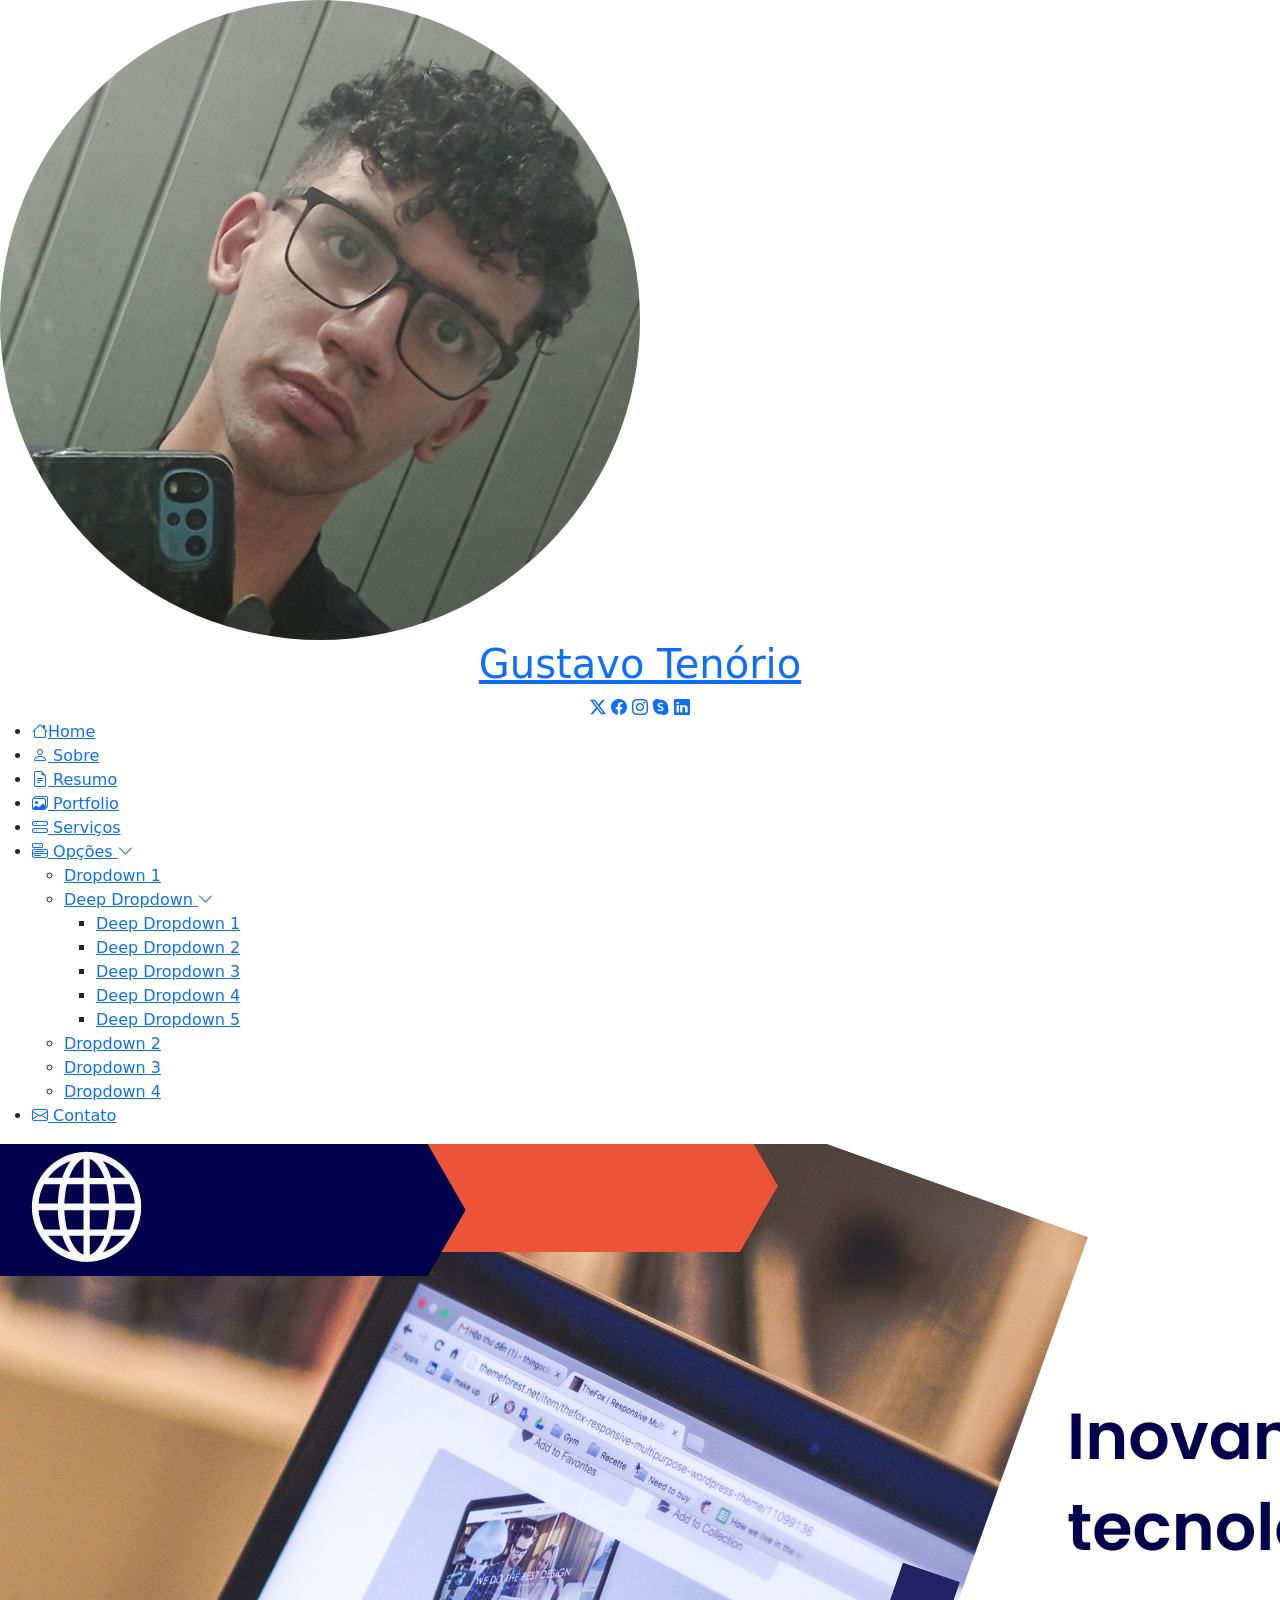
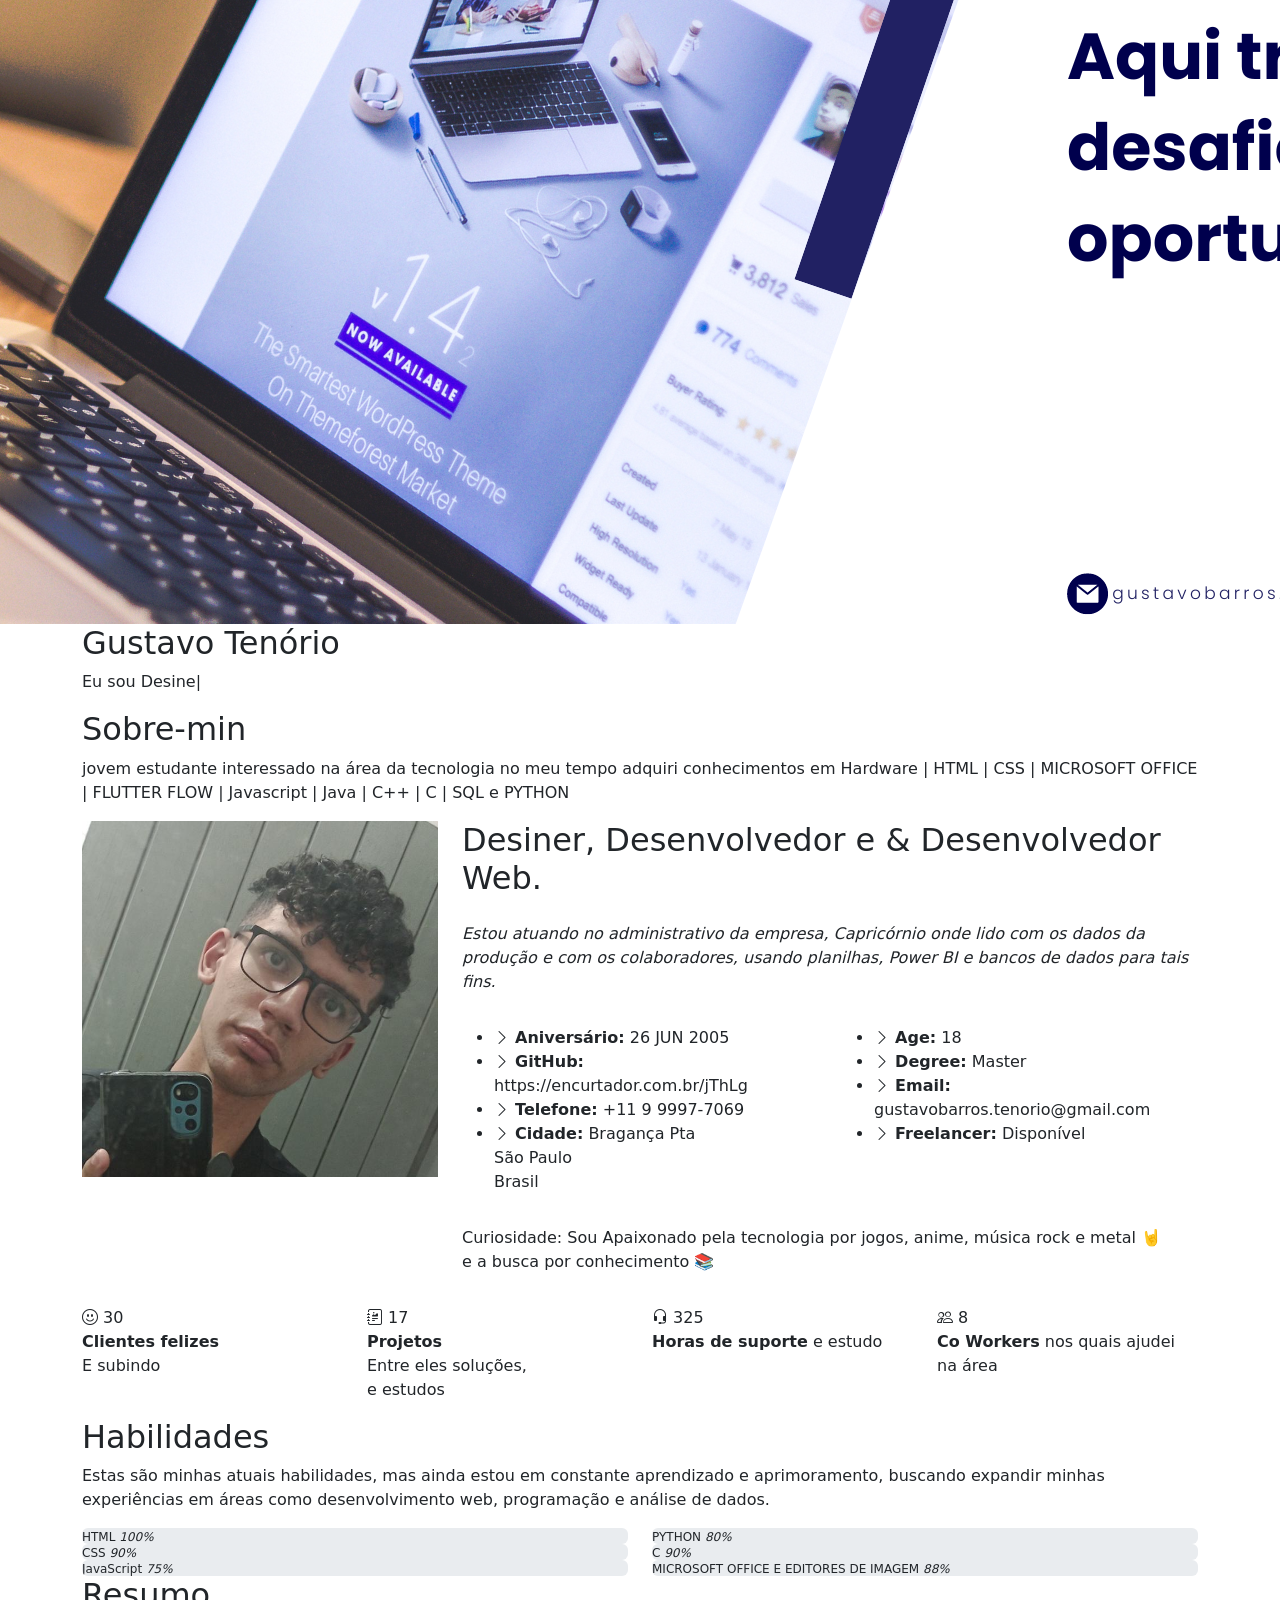
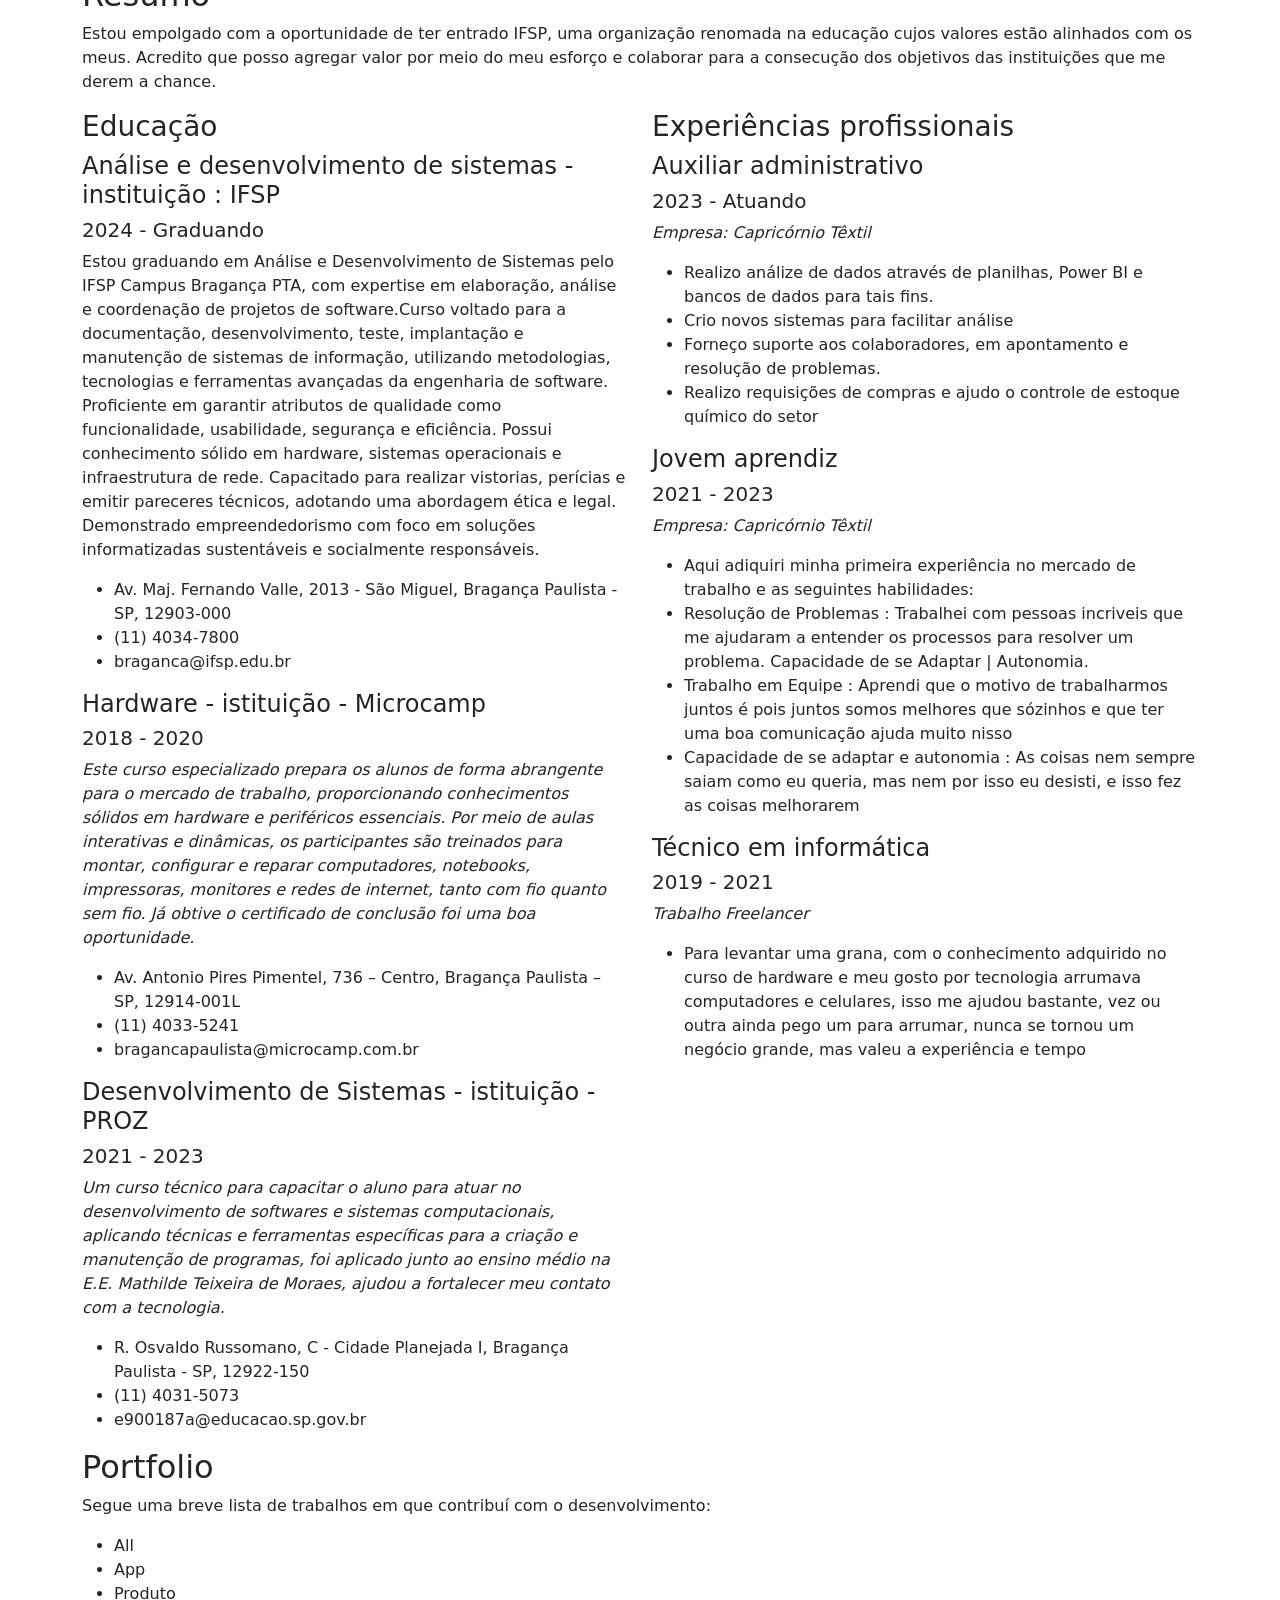
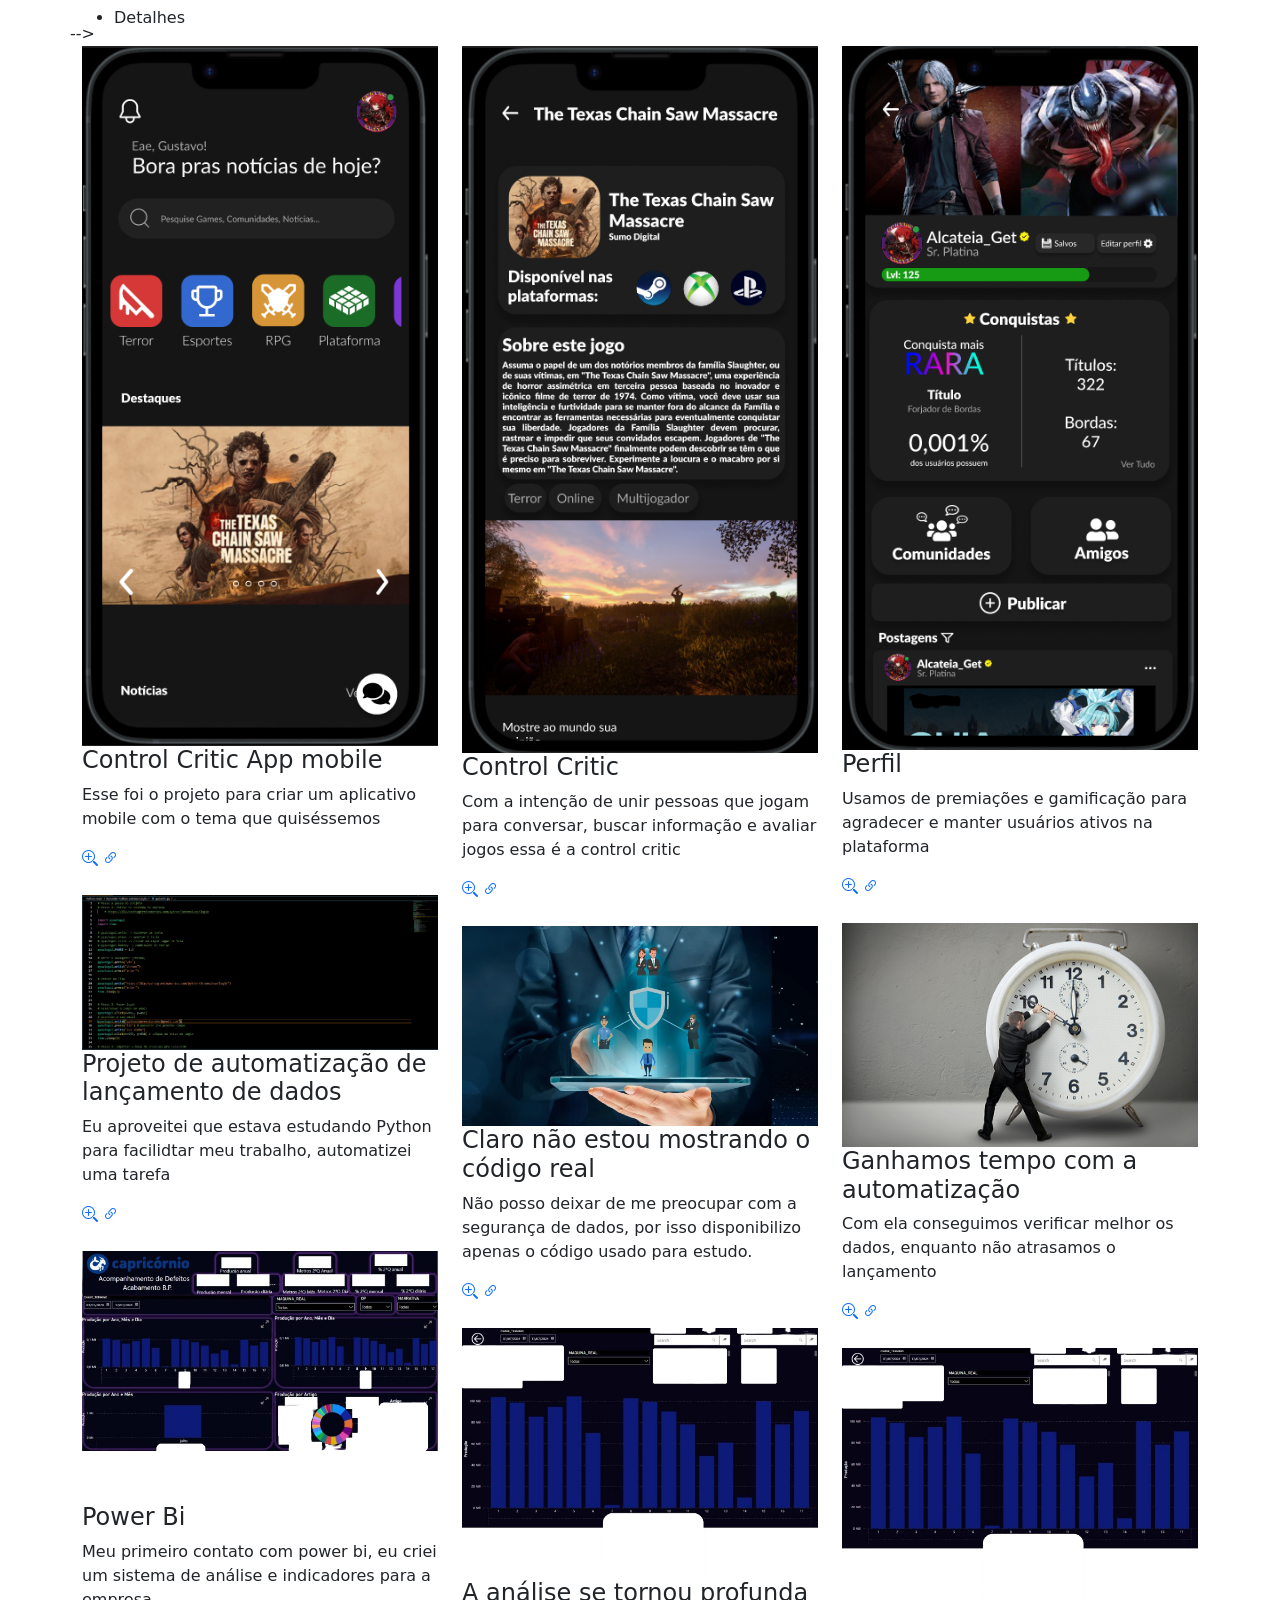
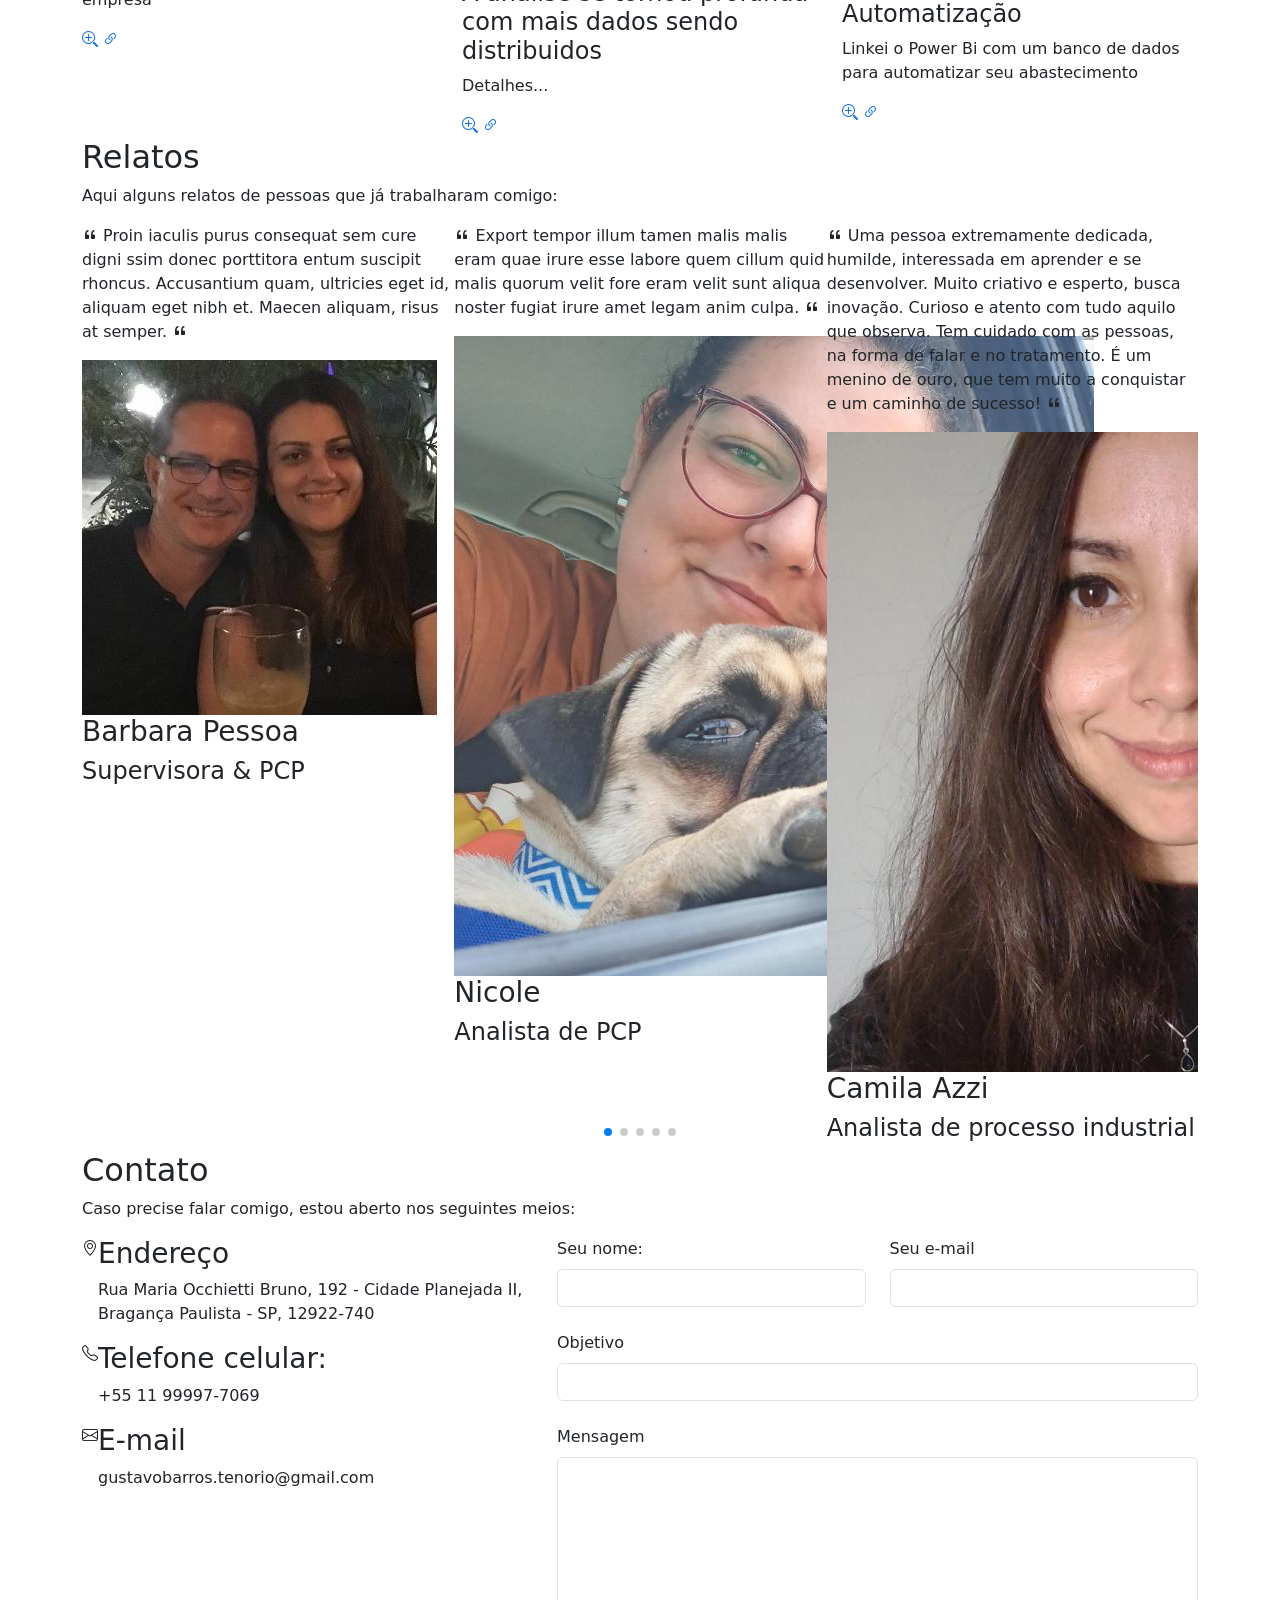
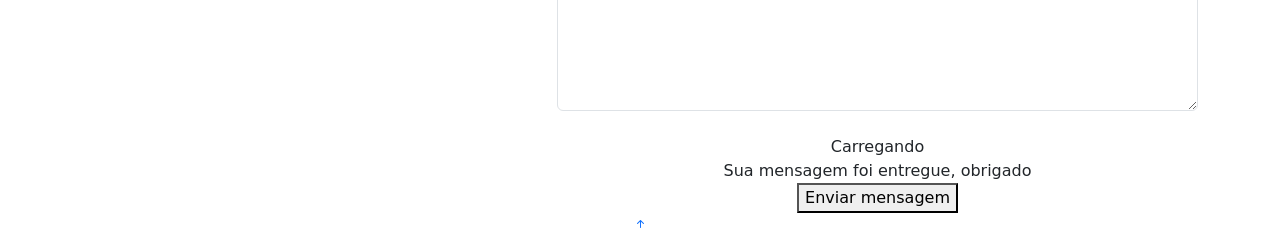
==== index.html @ 934db609 "Update index.html" ====
<!DOCTYPE html>
<html lang="en">

<head>
  <meta charset="utf-8">
  <meta content="width=device-width, initial-scale=1.0" name="viewport">
  <title>Portfolio Gustavo Barros Tenório</title>
  <meta content="" name="description">
  <meta content="" name="keywords">

  <!-- Favicons -->
  <link href="assets/img/favicon.png" rel="icon">
  <link href="assets/img/apple-touch-icon.png" rel="apple-touch-icon">

  <!-- Fonts -->
  <link href="https://fonts.googleapis.com" rel="preconnect">
  <link href="https://fonts.gstatic.com" rel="preconnect" crossorigin>
  <link href="https://fonts.googleapis.com/css2?family=Roboto:ital,wght@0,100;0,300;0,400;0,500;0,700;0,900;1,100;1,300;1,400;1,500;1,700;1,900&family=Poppins:ital,wght@0,100;0,200;0,300;0,400;0,500;0,600;0,700;0,800;0,900;1,100;1,200;1,300;1,400;1,500;1,600;1,700;1,800;1,900&family=Raleway:ital,wght@0,100;0,200;0,300;0,400;0,500;0,600;0,700;0,800;0,900;1,100;1,200;1,300;1,400;1,500;1,600;1,700;1,800;1,900&display=swap" rel="stylesheet">

  <!-- Vendor CSS Files -->
  <link href="assets/vendor/bootstrap/css/bootstrap.min.css" rel="stylesheet">
  <link href="assets/vendor/bootstrap-icons/bootstrap-icons.css" rel="stylesheet">
  <link href="assets/vendor/aos/aos.css" rel="stylesheet">
  <link href="assets/vendor/glightbox/css/glightbox.min.css" rel="stylesheet">
  <link href="assets/vendor/swiper/swiper-bundle.min.css" rel="stylesheet">

  <!-- Main CSS File -->
  <link href="assets/css/main.css" rel="stylesheet">

  <!-- =======================================================
  * Template Name: iPortfolio
  * Template URL: https://bootstrapmade.com/iportfolio-bootstrap-portfolio-websites-template/
  * Updated: Jun 29 2024 with Bootstrap v5.3.3
  * Author: BootstrapMade.com
  * License: https://bootstrapmade.com/license/
  ======================================================== -->
</head>

<body class="index-page">

  <header id="header" class="header dark-background d-flex flex-column">
    <i class="header-toggle d-xl-none bi bi-list"></i>

    <div class="profile-img">
      <img src="assets/img/my-profile-img.jpg" alt="" class="img-fluid rounded-circle">
    </div>

    <a href="index.html" class="logo d-flex align-items-center justify-content-center">
      <!-- Uncomment the line below if you also wish to use an image logo -->
      <!-- <img src="assets/img/logo.png" alt=""> -->
      <h1 class="sitename">Gustavo Tenório</h1>
    </a>

    <div class="social-links text-center">
      <a href="#" class="twitter"><i class="bi bi-twitter-x"></i></a>
      <a href="#" class="facebook"><i class="bi bi-facebook"></i></a>
      <a href="#" class="instagram"><i class="bi bi-instagram"></i></a>
      <a href="#" class="google-plus"><i class="bi bi-skype"></i></a>
      <a href="#" class="linkedin"><i class="bi bi-linkedin"></i></a>
    </div>

    <nav id="navmenu" class="navmenu">
      <ul>
        <li><a href="#hero" class="active"><i class="bi bi-house navicon"></i>Home</a></li>
        <li><a href="#about"><i class="bi bi-person navicon"></i> Sobre</a></li>
        <li><a href="#resume"><i class="bi bi-file-earmark-text navicon"></i> Resumo</a></li>
        <li><a href="#portfolio"><i class="bi bi-images navicon"></i> Portfolio</a></li>
        <li><a href="#services"><i class="bi bi-hdd-stack navicon"></i> Serviços</a></li>
        <li class="dropdown"><a href="#"><i class="bi bi-menu-button navicon"></i> <span>Opções</span> <i class="bi bi-chevron-down toggle-dropdown"></i></a>
          <ul>
            <li><a href="#">Dropdown 1</a></li>
            <li class="dropdown"><a href="#"><span>Deep Dropdown</span> <i class="bi bi-chevron-down toggle-dropdown"></i></a>
              <ul>
                <li><a href="#">Deep Dropdown 1</a></li>
                <li><a href="#">Deep Dropdown 2</a></li>
                <li><a href="#">Deep Dropdown 3</a></li>
                <li><a href="#">Deep Dropdown 4</a></li>
                <li><a href="#">Deep Dropdown 5</a></li>
              </ul>
            </li>
            <li><a href="#">Dropdown 2</a></li>
            <li><a href="#">Dropdown 3</a></li>
            <li><a href="#">Dropdown 4</a></li>
          </ul>
        </li>
        <li><a href="#contact"><i class="bi bi-envelope navicon"></i> Contato</a></li>
      </ul>
    </nav>

  </header>

  <main class="main">

    <!-- Hero Section -->
    <section id="hero" class="hero section dark-background">

      <img src="assets/img/hero-bg.jpg" alt="" data-aos="fade-in" class="">

      <div class="container" data-aos="fade-up" data-aos-delay="100">
        <h2>Gustavo Tenório</h2>
        <p>Eu sou <span class="typed" data-typed-items="Desiner., Desenvolvedor., Freelancer.">Designer</span><span class="typed-cursor typed-cursor--blink" aria-hidden="true"></span><span class="typed-cursor typed-cursor--blink" aria-hidden="true"></span></p>
      </div>

    </section><!-- /Hero Section -->

    <!-- About Section -->
    <section id="about" class="about section">

      <!-- Section Title -->
      <div class="container section-title" data-aos="fade-up">
        <h2>Sobre-min</h2>
        <p>jovem estudante interessado na área da tecnologia no meu tempo adquiri conhecimentos em Hardware | HTML | CSS | MICROSOFT OFFICE | FLUTTER FLOW | Javascript | Java | C++ | C | SQL e PYTHON</p>
      </div><!-- End Section Title -->

      <div class="container" data-aos="fade-up" data-aos-delay="100">

        <div class="row gy-4 justify-content-center">
          <div class="col-lg-4">
            <img src="assets/img/my-profile-img.jpg" class="img-fluid" alt="">
          </div>
          <div class="col-lg-8 content">
            <h2>Desiner, Desenvolvedor e  &amp; Desenvolvedor Web.</h2>
            <p class="fst-italic py-3">
              Estou atuando no administrativo da empresa, Capricórnio onde lido com os dados da produção e com os colaboradores, usando planilhas, Power BI e bancos de dados para tais fins.
            </p>
            <div class="row">
              <div class="col-lg-6">
                <ul>
                  <li><i class="bi bi-chevron-right"></i> <strong>Aniversário:</strong> <span>26 JUN 2005</span></li>
                  <li><i class="bi bi-chevron-right"></i> <strong>GitHub:</strong> <span>https://encurtador.com.br/jThLg</span></li>
                  <li><i class="bi bi-chevron-right"></i> <strong>Telefone:</strong> <span>+11 9 9997-7069</span></li>
                  <li><i class="bi bi-chevron-right"></i> <strong>Cidade:</strong> <span>Bragança Pta <br> São Paulo <br> Brasil</span></li>
                </ul>
              </div>
              <div class="col-lg-6">
                <ul>
                  <li><i class="bi bi-chevron-right"></i> <strong>Age:</strong> <span>18</span></li>
                  <li><i class="bi bi-chevron-right"></i> <strong>Degree:</strong> <span>Master</span></li>
                  <li><i class="bi bi-chevron-right"></i> <strong>Email:</strong> <span>gustavobarros.tenorio@gmail.com</span></li>
                  <li><i class="bi bi-chevron-right"></i> <strong>Freelancer:</strong> <span>Disponível</span></li>
                </ul>
              </div>
            </div>
            <p class="py-3">
              Curiosidade: Sou Apaixonado pela tecnologia por jogos, anime, música rock e metal 🤘<br> e a
              busca por conhecimento 📚
            </p>
          </div>
        </div>

      </div>

    </section><!-- /About Section -->

    <!-- Stats Section -->
    <section id="stats" class="stats section">

      <div class="container" data-aos="fade-up" data-aos-delay="100">

        <div class="row gy-4">

          <div class="col-lg-3 col-md-6">
            <div class="stats-item">
              <i class="bi bi-emoji-smile"></i>
              <span data-purecounter-start="0" data-purecounter-end="30" data-purecounter-duration="1" class="purecounter"></span>
              <p><strong>Clientes felizes</strong> <span><br>E subindo</span></p>
            </div>
          </div><!-- End Stats Item -->

          <div class="col-lg-3 col-md-6">
            <div class="stats-item">
              <i class="bi bi-journal-richtext"></i>
              <span data-purecounter-start="0" data-purecounter-end="17" data-purecounter-duration="1" class="purecounter"></span>
              <p><strong>Projetos</strong> <span><br>Entre eles soluções, <br>  e estudos</span></p>
            </div>
          </div><!-- End Stats Item -->

          <div class="col-lg-3 col-md-6">
            <div class="stats-item">
              <i class="bi bi-headset"></i>
              <span data-purecounter-start="0" data-purecounter-end="325" data-purecounter-duration="1" class="purecounter"></span>
              <p><strong>Horas de suporte</strong> <span>e estudo</span></p>
            </div>
          </div><!-- End Stats Item -->

          <div class="col-lg-3 col-md-6">
            <div class="stats-item">
              <i class="bi bi-people"></i>
              <span data-purecounter-start="0" data-purecounter-end="8" data-purecounter-duration="1" class="purecounter"></span>
              <p><strong>Co Workers</strong> <span>nos quais ajudei na área</span></p>
            </div>
          </div><!-- End Stats Item -->

        </div>

      </div>

    </section><!-- /Stats Section -->

    <!-- Skills Section -->
    <section id="skills" class="skills section light-background">

      <!-- Section Title -->
      <div class="container section-title" data-aos="fade-up">
        <h2>Habilidades</h2>
        <p>Estas são minhas atuais habilidades, mas ainda estou em constante aprendizado e aprimoramento, buscando expandir minhas experiências em áreas como desenvolvimento web, programação e análise de dados.</p>
      </div><!-- End Section Title -->

      <div class="container" data-aos="fade-up" data-aos-delay="100">

        <div class="row skills-content skills-animation">

          <div class="col-lg-6">

            <div class="progress">
              <span class="skill"><span>HTML</span> <i class="val">100%</i></span>
              <div class="progress-bar-wrap">
                <div class="progress-bar" role="progressbar" aria-valuenow="100" aria-valuemin="0" aria-valuemax="100"></div>
              </div>
            </div><!-- End Skills Item -->

            <div class="progress">
              <span class="skill"><span>CSS</span> <i class="val">90%</i></span>
              <div class="progress-bar-wrap">
                <div class="progress-bar" role="progressbar" aria-valuenow="90" aria-valuemin="0" aria-valuemax="100"></div>
              </div>
            </div><!-- End Skills Item -->

            <div class="progress">
              <span class="skill"><span>JavaScript</span> <i class="val">75%</i></span>
              <div class="progress-bar-wrap">
                <div class="progress-bar" role="progressbar" aria-valuenow="75" aria-valuemin="0" aria-valuemax="100"></div>
              </div>
            </div><!-- End Skills Item -->

          </div>

          <div class="col-lg-6">

            <div class="progress">
              <span class="skill"><span>PYTHON</span> <i class="val">80%</i></span>
              <div class="progress-bar-wrap">
                <div class="progress-bar" role="progressbar" aria-valuenow="80" aria-valuemin="0" aria-valuemax="100"></div>
              </div>
            </div><!-- End Skills Item -->

            <div class="progress">
              <span class="skill"><span>C</span> <i class="val">90%</i></span>
              <div class="progress-bar-wrap">
                <div class="progress-bar" role="progressbar" aria-valuenow="90" aria-valuemin="0" aria-valuemax="100"></div>
              </div>
            </div><!-- End Skills Item -->

            <div class="progress">
              <span class="skill"><span>MICROSOFT OFFICE E EDITORES DE IMAGEM</span> <i class="val">88%</i></span>
              <div class="progress-bar-wrap">
                <div class="progress-bar" role="progressbar" aria-valuenow="88" aria-valuemin="0" aria-valuemax="100"></div>
              </div>
            </div><!-- End Skills Item -->

          </div>

        </div>

      </div>

    </section><!-- /Skills Section -->

    <!-- Resume Section -->
    <section id="resume" class="resume section">

      <!-- Section Title -->
      <div class="container section-title" data-aos="fade-up">
        <h2>Resumo</h2>
        <p>Estou empolgado com a oportunidade de ter entrado IFSP, uma organização renomada na educação cujos valores estão alinhados com os meus. Acredito que posso agregar valor por meio do meu esforço e colaborar para a consecução dos objetivos das instituições que me derem a chance.         </p>
      </div><!-- End Section Title -->

      <div class="container">

        <div class="row">

          <div class="col-lg-6" data-aos="fade-up" data-aos-delay="100">
            <h3 class="resume-title">Educação</h3>

            <div class="resume-item">
              <h4>Análise e desenvolvimento de sistemas - instituição : IFSP</h4>
              <h5>2024 - Graduando</h5>
              <p>Estou graduando em Análise e Desenvolvimento de Sistemas pelo IFSP Campus Bragança PTA, com expertise em elaboração, análise e coordenação de projetos de software.Curso voltado para a documentação, desenvolvimento, teste, implantação e manutenção de sistemas de informação, utilizando metodologias, tecnologias e ferramentas avançadas da engenharia de software. Proficiente em garantir atributos de qualidade como funcionalidade, usabilidade, segurança e eficiência. Possui conhecimento sólido em hardware, sistemas operacionais e infraestrutura de rede. Capacitado para realizar vistorias, perícias e emitir pareceres técnicos, adotando uma abordagem ética e legal. Demonstrado empreendedorismo com foco em soluções informatizadas sustentáveis e socialmente responsáveis.</p>
              <ul>
                <li>Av. Maj. Fernando Valle, 2013 - São Miguel, Bragança Paulista - SP, 12903-000</li>
                <li>(11) 4034-7800</li>
                <li>braganca@ifsp.edu.br</li>
              </ul>
            </div><!-- Edn Resume Item -->

            <div class="resume-item pb-0">
              <h4>Hardware - istituição - Microcamp</h4>
              <h5>2018 - 2020</h5>
              <p><em>Este curso especializado prepara os alunos de forma abrangente para o mercado de trabalho, proporcionando conhecimentos sólidos em hardware e periféricos essenciais. Por meio de aulas interativas e dinâmicas, os participantes são treinados para montar, configurar e reparar computadores, notebooks, impressoras, monitores e redes de internet, tanto com fio quanto sem fio. Já obtive o certificado de conclusão foi uma boa oportunidade.</em></p>
              <ul>
                <li>Av. Antonio Pires Pimentel, 736 – Centro, Bragança Paulista – SP, 12914-001L</li>
                <li>(11) 4033-5241</li>
                <li>bragancapaulista@microcamp.com.br</li>
              </ul>
            </div><!-- Edn Resume Item -->

            <div class="resume-item">
              <h4>Desenvolvimento de Sistemas - istituição - PROZ</h4>
              <h5>2021 - 2023</h5>
              <p><em>Um curso técnico para capacitar o aluno para atuar no desenvolvimento de softwares e sistemas computacionais, aplicando técnicas e ferramentas específicas para a criação e manutenção de programas, foi aplicado junto ao ensino médio na E.E.   Mathilde Teixeira de Moraes, ajudou a fortalecer meu contato com a tecnologia.</em></p>
              <ul>
                <li>R. Osvaldo Russomano, C - Cidade Planejada I, Bragança Paulista - SP, 12922-150</li>
                <li>(11) 4031-5073</li>
                <li>e900187a@educacao.sp.gov.br</li>
              </ul>
            </div><!-- Edn Resume Item -->

          </div>

          <div class="col-lg-6" data-aos="fade-up" data-aos-delay="200">
            <h3 class="resume-title">Experiências profissionais </h3>
            <div class="resume-item">
              <h4>Auxiliar administrativo</h4>
              <h5>2023 - Atuando</h5>
              <p><em>Empresa: Capricórnio Têxtil </em></p>
              <ul>
                <li>Realizo análize de dados através de planilhas, Power BI e bancos de dados para tais fins.</li>
                <li>Crio novos sistemas para facilitar análise</li>
                <li>Forneço suporte aos colaboradores, em apontamento e resolução de problemas.</li>
                <li>Realizo requisições de compras e ajudo o controle de estoque químico do setor</li>
              </ul>
            </div><!-- Edn Resume Item -->

            <div class="resume-item">
              <h4>Jovem aprendiz</h4>
              <h5>2021 - 2023</h5>
              <p><em>Empresa: Capricórnio Têxtil </em></p>
              <ul>
                <li>Aqui adiquiri minha primeira experiência no mercado de trabalho e as seguintes habilidades:</li>
                <li>Resolução de Problemas : Trabalhei com pessoas incriveis que me ajudaram a entender os processos para resolver um problema.  Capacidade de se Adaptar | Autonomia.</li>
                <li>Trabalho em Equipe : Aprendi que o motivo de trabalharmos juntos é pois juntos somos melhores que sózinhos e que ter uma boa comunicação ajuda muito nisso</li>
                <li>Capacidade de se adaptar e autonomia : As coisas nem sempre saiam como eu queria, mas nem por isso eu desisti, e isso fez as coisas melhorarem</li>
              </ul>
            </div><!-- Edn Resume Item -->

            <div class="resume-item">
              <h4>Técnico em informática</h4>
              <h5>2019 - 2021</h5>
              <p><em>Trabalho Freelancer</em></p>
              <ul>
                <li>Para levantar uma grana, com o conhecimento adquirido no curso de hardware e meu gosto por tecnologia arrumava computadores e celulares, isso me ajudou bastante, vez ou outra ainda pego um para arrumar, nunca se tornou um negócio grande, mas valeu a experiência e tempo</li>

              </ul>
            </div><!-- Edn Resume Item -->

          </div>

        </div>

      </div>

    </section><!-- /Resume Section -->

    <!-- Portfolio Section -->
    <section id="portfolio" class="portfolio section light-background">

      <!-- Section Title -->
      <div class="container section-title" data-aos="fade-up">
        <h2>Portfolio</h2>
        <p>Segue uma breve lista de trabalhos em que contribuí com o desenvolvimento:</p>
      </div><!-- End Section Title -->

      <div class="container">

        <div class="isotope-layout" data-default-filter="*" data-layout="masonry" data-sort="original-order">

          <ul class="portfolio-filters isotope-filters" data-aos="fade-up" data-aos-delay="100">
            <li data-filter="*" class="filter-active">All</li>
            <li data-filter=".filter-app">App</li>
            <li data-filter=".filter-product">Produto</li>
            <li data-filter=".filter-branding">Detalhes</li>
            <!--<li data-filter=".filter-books">Books</li>-->
          </ul>

          <div class="row gy-4 isotope-container" data-aos="fade-up" data-aos-delay="200">

            <div class="col-lg-4 col-md-6 portfolio-item isotope-item filter-app">
              <div class="portfolio-content h-100">
                <img src="assets/img/portfolio/app-1.PNG" class="img-fluid" alt="">
                <div class="portfolio-info">
                  <h4>Control Critic App mobile</h4>
                  <p>Esse foi o projeto para criar um aplicativo mobile com o tema que quiséssemos</p>
                  <a href="assets/img/portfolio/app-1.jpg" title="App 1" data-gallery="portfolio-gallery-app" class="glightbox preview-link"><i class="bi bi-zoom-in"></i></a>
                  <a href="portfolio-details.html" title="More Details" class="details-link"><i class="bi bi-link-45deg"></i></a>
                </div>
              </div>
            </div><!-- End Portfolio Item -->

            <div class="col-lg-4 col-md-6 portfolio-item isotope-item filter-product">
              <div class="portfolio-content h-100">
                <img src="assets/img/portfolio/product-1.jpg" class="img-fluid" alt="">
                <div class="portfolio-info">
                  <h4>Control Critic</h4>
                  <p>Com a intenção de unir pessoas que jogam para conversar, buscar informação e avaliar jogos essa é a control critic</p>
                  <a href="assets/img/portfolio/product-1.jpg" title="Product 1" data-gallery="portfolio-gallery-product" class="glightbox preview-link"><i class="bi bi-zoom-in"></i></a>
                  <a href="portfolio-details.html" title="More Details" class="details-link"><i class="bi bi-link-45deg"></i></a>
                </div>
              </div>
            </div><!-- End Portfolio Item -->

            <div class="col-lg-4 col-md-6 portfolio-item isotope-item filter-branding">
              <div class="portfolio-content h-100">
                <img src="assets/img/portfolio/branding-1.PNG" class="img-fluid" alt="">
                <div class="portfolio-info">
                  <h4>Perfil</h4>
                  <p>Usamos de premiações e gamificação para agradecer e manter usuários ativos na plataforma</p>
                  <a href="assets/img/portfolio/branding-1.jpg" title="Branding 1" data-gallery="portfolio-gallery-branding" class="glightbox preview-link"><i class="bi bi-zoom-in"></i></a>
                  <a href="portfolio-details.html" title="More Details" class="details-link"><i class="bi bi-link-45deg"></i></a>
                </div>
              </div>
            </div><!-- End Portfolio Item -->

            <!--
            <div class="col-lg-4 col-md-6 portfolio-item isotope-item filter-books">
              <div class="portfolio-content h-100">
                <img src="assets/img/portfolio/books-1.jpg" class="img-fluid" alt="">
                <div class="portfolio-info">
                  <h4>Books 1</h4>
                  <p>Lorem ipsum, dolor sit amet consectetur</p>
                  <a href="assets/img/portfolio/books-1.jpg" title="Branding 1" data-gallery="portfolio-gallery-book" class="glightbox preview-link"><i class="bi bi-zoom-in"></i></a>
                  <a href="portfolio-details.html" title="More Details" class="details-link"><i class="bi bi-link-45deg"></i></a>
                </div>
              </div>
            </div><!-- End Portfolio Item -->-->

            <div class="col-lg-4 col-md-6 portfolio-item isotope-item filter-app">
              <div class="portfolio-content h-100">
                <img src="assets/img/portfolio/app-2.jpg" class="img-fluid" alt="">
                <div class="portfolio-info">
                  <h4>Projeto de automatização de lançamento de dados</h4>
                  <p>Eu aproveitei que estava estudando Python para facilidtar meu trabalho, automatizei uma tarefa</p>
                  <a href="assets/img/portfolio/app-2.jpg" title="App 2" data-gallery="portfolio-gallery-app" class="glightbox preview-link"><i class="bi bi-zoom-in"></i></a>
                  <a href="portfolio-details.html" title="More Details" class="details-link"><i class="bi bi-link-45deg"></i></a>
                </div>
              </div>
            </div><!-- End Portfolio Item -->

            <div class="col-lg-4 col-md-6 portfolio-item isotope-item filter-product">
              <div class="portfolio-content h-100">
                <img src="assets/img/portfolio/product-2.jpg" class="img-fluid" alt="">
                <div class="portfolio-info">
                  <h4>Ganhamos tempo com a automatização</h4>
                  <p>Com ela conseguimos verificar melhor os dados, enquanto não atrasamos o lançamento</p>
                  <a href="assets/img/portfolio/product-2.jpg" title="Product 2" data-gallery="portfolio-gallery-product" class="glightbox preview-link"><i class="bi bi-zoom-in"></i></a>
                  <a href="portfolio-details.html" title="More Details" class="details-link"><i class="bi bi-link-45deg"></i></a>
                </div>
              </div>
            </div><!-- End Portfolio Item -->

            <div class="col-lg-4 col-md-6 portfolio-item isotope-item filter-branding">
              <div class="portfolio-content h-100">
                <img src="assets/img/portfolio/branding-2.jpg" class="img-fluid" alt="">
                <div class="portfolio-info">
                  <h4>Claro não estou mostrando o código real</h4>
                  <p>Não posso deixar de me preocupar com a segurança de dados, por isso disponibilizo apenas o código usado para estudo.</p>
                  <a href="assets/img/portfolio/branding-2.jpg" title="Branding 2" data-gallery="portfolio-gallery-branding" class="glightbox preview-link"><i class="bi bi-zoom-in"></i></a>
                  <a href="portfolio-details.html" title="More Details" class="details-link"><i class="bi bi-link-45deg"></i></a>
                </div>
              </div>
            </div><!-- End Portfolio Item -->

            <!--<div class="col-lg-4 col-md-6 portfolio-item isotope-item filter-books">
              <div class="portfolio-content h-100">
                <img src="assets/img/portfolio/books-2.jpg" class="img-fluid" alt="">
                <div class="portfolio-info">
                  <h4>Books 2</h4>
                  <p>Lorem ipsum, dolor sit amet consectetur</p>
                  <a href="assets/img/portfolio/books-2.jpg" title="Branding 2" data-gallery="portfolio-gallery-book" class="glightbox preview-link"><i class="bi bi-zoom-in"></i></a>
                  <a href="portfolio-details.html" title="More Details" class="details-link"><i class="bi bi-link-45deg"></i></a>
                </div>
              </div>
            </div><!-- End Portfolio Item -->

            <div class="col-lg-4 col-md-6 portfolio-item isotope-item filter-app">
              <div class="portfolio-content h-100">
                <img src="assets/img/portfolio/app-3.jpg" class="img-fluid" alt="">
                <div class="portfolio-info">
                  <h4>Power Bi</h4>
                  <p>Meu primeiro contato com power bi, eu criei um sistema de análise e indicadores para a empresa</p>
                  <a href="assets/img/portfolio/app-3.jpg" title="App 3" data-gallery="portfolio-gallery-app" class="glightbox preview-link"><i class="bi bi-zoom-in"></i></a>
                  <a href="portfolio-details.html" title="More Details" class="details-link"><i class="bi bi-link-45deg"></i></a>
                </div>
              </div>
            </div><!-- End Portfolio Item -->

            <div class="col-lg-4 col-md-6 portfolio-item isotope-item filter-product">
              <div class="portfolio-content h-100">
                <img src="assets/img/portfolio/product-3.jpg" class="img-fluid" alt="">
                <div class="portfolio-info">
                  <h4>A análise se tornou profunda com mais dados sendo distribuidos</h4>
                  <p>Detalhes...</p>
                  <a href="assets/img/portfolio/product-3.jpg" title="Product 3" data-gallery="portfolio-gallery-product" class="glightbox preview-link"><i class="bi bi-zoom-in"></i></a>
                  <a href="portfolio-details.html" title="More Details" class="details-link"><i class="bi bi-link-45deg"></i></a>
                </div>
              </div>
            </div><!-- End Portfolio Item -->

            <div class="col-lg-4 col-md-6 portfolio-item isotope-item filter-branding">
              <div class="portfolio-content h-100">
                <img src="assets/img/portfolio/branding-3.jpg" class="img-fluid" alt="">
                <div class="portfolio-info">
                  <h4>Automatização</h4>
                  <p>Linkei o Power Bi com um banco de dados para automatizar seu abastecimento</p>
                  <a href="assets/img/portfolio/branding-3.jpg" title="Branding 2" data-gallery="portfolio-gallery-branding" class="glightbox preview-link"><i class="bi bi-zoom-in"></i></a>
                  <a href="portfolio-details.html" title="More Details" class="details-link"><i class="bi bi-link-45deg"></i></a>
                </div>
              </div>
            </div><!-- End Portfolio Item -->

            <!--<div class="col-lg-4 col-md-6 portfolio-item isotope-item filter-books">
              <div class="portfolio-content h-100">
                <img src="assets/img/portfolio/books-3.jpg" class="img-fluid" alt="">
                <div class="portfolio-info">
                  <h4>Books 3</h4>
                  <p>Lorem ipsum, dolor sit amet consectetur</p>
                  <a href="assets/img/portfolio/books-3.jpg" title="Branding 3" data-gallery="portfolio-gallery-book" class="glightbox preview-link"><i class="bi bi-zoom-in"></i></a>
                  <a href="portfolio-details.html" title="More Details" class="details-link"><i class="bi bi-link-45deg"></i></a>
                </div>
              </div>
            </div><!-- End Portfolio Item -->

          </div><!-- End Portfolio Container -->

        </div>

      </div>

    </section><!-- /Portfolio Section -->

    <!-- Services Section -->
    <!--<section id="services" class="services section">

      <!-- Section Title -->
     <!-- <div class="container section-title" data-aos="fade-up">
        <h2>Serviços</h2>
        <p>Aqui alguns projetos dos quais participei:</p>
      </div><!-- End Section Title -->

      <!--<div class="container">

        <div class="row gy-4">

          <div class="col-lg-4 col-md-6 service-item d-flex" data-aos="fade-up" data-aos-delay="100">
            <div class="icon flex-shrink-0"><i class="bi bi-briefcase"></i></div>
            <div>
              <h4 class="title"><a href="service-details.html" class="stretched-link">Lorem Ipsum</a></h4>
              <p class="description">Voluptatum deleniti atque corrupti quos dolores et quas molestias excepturi sint occaecati cupiditate non provident</p>
            </div>
          </div>
          <!-- End Service Item -->

          <!--<div class="col-lg-4 col-md-6 service-item d-flex" data-aos="fade-up" data-aos-delay="200">
            <div class="icon flex-shrink-0"><i class="bi bi-card-checklist"></i></div>
            <div>
              <h4 class="title"><a href="service-details.html" class="stretched-link">Dolor Sitema</a></h4>
              <p class="description">Minim veniam, quis nostrud exercitation ullamco laboris nisi ut aliquip ex ea commodo consequat tarad limino ata</p>
            </div>
          </div><!-- End Service Item -->

          <!--<div class="col-lg-4 col-md-6 service-item d-flex" data-aos="fade-up" data-aos-delay="300">
            <div class="icon flex-shrink-0"><i class="bi bi-bar-chart"></i></div>
            <div>
              <h4 class="title"><a href="service-details.html" class="stretched-link">Sed ut perspiciatis</a></h4>
              <p class="description">Duis aute irure dolor in reprehenderit in voluptate velit esse cillum dolore eu fugiat nulla pariatur</p>
            </div>
          </div><!-- End Service Item -->

          <!--<div class="col-lg-4 col-md-6 service-item d-flex" data-aos="fade-up" data-aos-delay="400">
            <div class="icon flex-shrink-0"><i class="bi bi-binoculars"></i></div>
            <div>
              <h4 class="title"><a href="service-details.html" class="stretched-link">Magni Dolores</a></h4>
              <p class="description">Excepteur sint occaecat cupidatat non proident, sunt in culpa qui officia deserunt mollit anim id est laborum</p>
            </div>
          </div><!-- End Service Item -->

          <!--<div class="col-lg-4 col-md-6 service-item d-flex" data-aos="fade-up" data-aos-delay="500">
            <div class="icon flex-shrink-0"><i class="bi bi-brightness-high"></i></div>
            <div>
              <h4 class="title"><a href="service-details.html" class="stretched-link">Nemo Enim</a></h4>
              <p class="description">At vero eos et accusamus et iusto odio dignissimos ducimus qui blanditiis praesentium voluptatum deleniti atque</p>
            </div>
          </div><!-- End Service Item -->

          <!--<div class="col-lg-4 col-md-6 service-item d-flex" data-aos="fade-up" data-aos-delay="600">
            <div class="icon flex-shrink-0"><i class="bi bi-calendar4-week"></i></div>
            <div>
              <h4 class="title"><a href="service-details.html" class="stretched-link">Eiusmod Tempor</a></h4>
              <p class="description">Et harum quidem rerum facilis est et expedita distinctio. Nam libero tempore, cum soluta nobis est eligendi</p>
            </div>
          </div><!-- End Service Item -->

        <!--</div>

      </div>

    </section><!-- /Services Section -->

    <!-- Testimonials Section -->
    <section id="testimonials" class="testimonials section light-background">

      <!-- Section Title -->
      <div class="container section-title" data-aos="fade-up">
        <h2>Relatos</h2>
        <p>Aqui alguns relatos de pessoas que já trabalharam comigo:</p>
      </div><!-- End Section Title -->

      <div class="container" data-aos="fade-up" data-aos-delay="100">

        <div class="swiper init-swiper">
          <script type="application/json" class="swiper-config">
            {
              "loop": true,
              "speed": 600,
              "autoplay": {
                "delay": 5000
              },
              "slidesPerView": "auto",
              "pagination": {
                "el": ".swiper-pagination",
                "type": "bullets",
                "clickable": true
              },
              "breakpoints": {
                "320": {
                  "slidesPerView": 1,
                  "spaceBetween": 40
                },
                "1200": {
                  "slidesPerView": 3,
                  "spaceBetween": 1
                }
              }
            }
          </script>
          <div class="swiper-wrapper">

            <div class="swiper-slide">
              <div class="testimonial-item">
                <p>
                  <i class="bi bi-quote quote-icon-left"></i>
                  <span>Proin iaculis purus consequat sem cure digni ssim donec porttitora entum suscipit rhoncus. Accusantium quam, ultricies eget id, aliquam eget nibh et. Maecen aliquam, risus at semper.</span>
                  <i class="bi bi-quote quote-icon-right"></i>
                </p>
                <img src="assets/img/testimonials/testimonials-1.jpg" class="testimonial-img" alt="">
                <h3>Barbara Pessoa</h3>
                <h4>Supervisora &amp; PCP</h4>
              </div>
            </div><!-- End testimonial item -->

            <div class="swiper-slide">
              <div class="testimonial-item">
                <p>
                  <i class="bi bi-quote quote-icon-left"></i>
                  <span>Export tempor illum tamen malis malis eram quae irure esse labore quem cillum quid malis quorum velit fore eram velit sunt aliqua noster fugiat irure amet legam anim culpa.</span>
                  <i class="bi bi-quote quote-icon-right"></i>
                </p>
                <img src="assets/img/testimonials/testimonials-2.jpg" class="testimonial-img" alt="">
                <h3>Nicole</h3>
                <h4>Analista de PCP</h4>
              </div>
            </div><!-- End testimonial item -->

            <div class="swiper-slide">
              <div class="testimonial-item">
                <p>
                  <i class="bi bi-quote quote-icon-left"></i>
                  <span>Uma pessoa extremamente dedicada, humilde, interessada em aprender e se desenvolver.
                    Muito criativo e esperto, busca inovação. Curioso e atento com tudo aquilo que observa.
                    Tem cuidado com as pessoas, na forma de falar e no tratamento.
                    É um menino de ouro, que tem muito a conquistar e um caminho de sucesso!</span>
                  <i class="bi bi-quote quote-icon-right"></i>
                </p>
                <img src="assets/img/testimonials/testimonials-3.jpg" class="testimonial-img" alt="">
                <h3>Camila Azzi</h3>
                <h4>Analista de processo industrial</h4>
              </div>
            </div><!-- End testimonial item -->

            <div class="swiper-slide">
              <div class="testimonial-item">
                <p>
                  <i class="bi bi-quote quote-icon-left"></i>
                  <span>Fugiat enim eram quae cillum dolore dolor amet nulla culpa multos export minim fugiat dolor enim duis veniam ipsum anim magna sunt elit fore quem dolore labore illum veniam.</span>
                  <i class="bi bi-quote quote-icon-right"></i>
                </p>
                <img src="assets/img/testimonials/testimonials-4.jpg" class="testimonial-img" alt="">
                <h3>Eliezer Lamartine</h3>
                <h4>Freelancer</h4>
              </div>
            </div><!-- End testimonial item -->

            <div class="swiper-slide">
              <div class="testimonial-item">
                <p>
                  <i class="bi bi-quote quote-icon-left"></i>
                  <span>Quis quorum aliqua sint quem legam fore sunt eram irure aliqua veniam tempor noster veniam sunt culpa nulla illum cillum fugiat legam esse veniam culpa fore nisi cillum quid.</span>
                  <i class="bi bi-quote quote-icon-right"></i>
                </p>
                <img src="assets/img/testimonials/testimonials-5.jpg" class="testimonial-img" alt="">
                <h3>Carlos Nascimento</h3>
                <h4>Operador de máquina</h4>
              </div>
            </div><!-- End testimonial item -->

          </div>
          <div class="swiper-pagination"></div>
        </div>

      </div>

    </section><!-- /Testimonials Section -->

    <!-- Contact Section -->
    <section id="contact" class="contact section">

      <!-- Section Title -->
      <div class="container section-title" data-aos="fade-up">
        <h2>Contato</h2>
        <p>Caso precise falar comigo, estou aberto nos seguintes meios: </p>
      </div><!-- End Section Title -->

      <div class="container" data-aos="fade-up" data-aos-delay="100">

        <div class="row gy-4">

          <div class="col-lg-5">

            <div class="info-wrap">
              <div class="info-item d-flex" data-aos="fade-up" data-aos-delay="200">
                <i class="bi bi-geo-alt flex-shrink-0"></i>
                <div>
                  <h3>Endereço</h3>
                  <p>Rua Maria Occhietti Bruno, 192 - Cidade Planejada II, Bragança Paulista - SP, 12922-740</p>
                </div>
              </div><!-- End Info Item -->

              <div class="info-item d-flex" data-aos="fade-up" data-aos-delay="300">
                <i class="bi bi-telephone flex-shrink-0"></i>
                <div>
                  <h3>Telefone celular:</h3>
                  <p>+55 11 99997-7069</p>
                </div>
              </div><!-- End Info Item -->

              <div class="info-item d-flex" data-aos="fade-up" data-aos-delay="400">
                <i class="bi bi-envelope flex-shrink-0"></i>
                <div>
                  <h3>E-mail</h3>
                  <p>gustavobarros.tenorio@gmail.com</p>
                </div>
              </div><!-- End Info Item -->

              <iframe src="https://www.google.com/maps/embed?pb=!1m18!1m12!1m3!1d3675.1591692604097!2d-46.56167751852308!3d-22.907499284386315!2m3!1f0!2f0!3f0!3m2!1i1024!2i768!4f13.1!3m3!1m2!1s0x94cecb01843c4947%3A0x9496a155f50eaf38!2sRua%20Maria%20Occhietti%20Bruno%2C%20192%20-%20Cidade%20Planejada%20II%2C%20Bragan%C3%A7a%20Paulista%20-%20SP%2C%2012922-740!5e0!3m2!1spt-BR!2sbr!4v1720544099529!5m2!1spt-BR!2sbr" frameborder="0" style="border:0; width: 100%; height: 270px;" allowfullscreen="" loading="lazy" referrerpolicy="no-referrer-when-downgrade"></iframe>
            </div>
          </div>

          <div class="col-lg-7">
            <form action="forms/contact.php" method="post" class="php-email-form" data-aos="fade-up" data-aos-delay="200">
              <div class="row gy-4">

                <div class="col-md-6">
                  <label for="name-field" class="pb-2">Seu nome:  </label>
                  <input type="text" name="name" id="name-field" class="form-control" required="">
                </div>

                <div class="col-md-6">
                  <label for="email-field" class="pb-2">Seu e-mail</label>
                  <input type="email" class="form-control" name="email" id="email-field" required="">
                </div>

                <div class="col-md-12">
                  <label for="subject-field" class="pb-2">Objetivo</label>
                  <input type="text" class="form-control" name="subject" id="subject-field" required="">
                </div>

                <div class="col-md-12">
                  <label for="message-field" class="pb-2">Mensagem</label>
                  <textarea class="form-control" name="message" rows="10" id="message-field" required=""></textarea>
                </div>

                <div class="col-md-12 text-center">
                  <div class="loading">Carregando</div>
                  <div class="error-message"></div>
                  <div class="sent-message">Sua mensagem foi entregue, obrigado</div>

                  <button type="submit">Enviar mensagem</button>
                </div>

              </div>
            </form>
          </div><!-- End Contact Form -->

        </div>

      </div>

    </section><!-- /Contact Section -->

  </main>

 <!-- <footer id="footer" class="footer position-relative light-background">

    <div class="container">
      <div class="copyright text-center ">
        <p>© <span>Copyright</span> <strong class="px-1 sitename">iPortfolio</strong> <span>All Rights Reserved</span></p>
      </div>
      <div class="credits">
        <!-- All the links in the footer should remain intact. -->
        <!-- You can delete the links only if you've purchased the pro version. -->
        <!-- Licensing information: https://bootstrapmade.com/license/ -->
        <!-- Purchase the pro version with working PHP/AJAX contact form: [buy-url] -->
       <!-- Designed by <a href="https://bootstrapmade.com/">BootstrapMade</a>
      </div>
    </div>

  </footer>

  <!-- Scroll Top -->
  <a href="#" id="scroll-top" class="scroll-top d-flex align-items-center justify-content-center"><i class="bi bi-arrow-up-short"></i></a>

  <!-- Preloader -->
  <div id="preloader"></div>

  <!-- Vendor JS Files -->
  <script src="assets/vendor/bootstrap/js/bootstrap.bundle.min.js"></script>
  <script src="assets/vendor/php-email-form/validate.js"></script>
  <script src="assets/vendor/aos/aos.js"></script>
  <script src="assets/vendor/typed.js/typed.umd.js"></script>
  <script src="assets/vendor/purecounter/purecounter_vanilla.js"></script>
  <script src="assets/vendor/waypoints/noframework.waypoints.js"></script>
  <script src="assets/vendor/glightbox/js/glightbox.min.js"></script>
  <script src="assets/vendor/imagesloaded/imagesloaded.pkgd.min.js"></script>
  <script src="assets/vendor/isotope-layout/isotope.pkgd.min.js"></script>
  <script src="assets/vendor/swiper/swiper-bundle.min.js"></script>

  <!-- Main JS File -->
  <script src="assets/js/main.js"></script>

</body>

</html>
---- assets/css/main.css ----
/**
* Template Name: iPortfolio
* Template URL: https://bootstrapmade.com/iportfolio-bootstrap-portfolio-websites-template/
* Updated: Jun 29 2024 with Bootstrap v5.3.3
* Author: BootstrapMade.com
* License: https://bootstrapmade.com/license/
*/

/*--------------------------------------------------------------
# Font & Color Variables
# Help: https://bootstrapmade.com/color-system/
--------------------------------------------------------------*/
/* Fonts */
:root {
  --default-font: "Roboto",  system-ui, -apple-system, "Segoe UI", Roboto, "Helvetica Neue", Arial, "Noto Sans", "Liberation Sans", sans-serif, "Apple Color Emoji", "Segoe UI Emoji", "Segoe UI Symbol", "Noto Color Emoji";
  --heading-font: "Raleway",  sans-serif;
  --nav-font: "Poppins",  sans-serif;
}

/* Global Colors - The following color variables are used throughout the website. Updating them here will change the color scheme of the entire website */
:root { 
  --background-color: #ffffff; /* Background color for the entire website, including individual sections */
  --default-color: #272829; /* Default color used for the majority of the text content across the entire website */
  --heading-color: #050d18; /* Color for headings, subheadings and title throughout the website */
  --accent-color: #149ddd; /* Accent color that represents your brand on the website. It's used for buttons, links, and other elements that need to stand out */
  --surface-color: #ffffff; /* The surface color is used as a background of boxed elements within sections, such as cards, icon boxes, or other elements that require a visual separation from the global background. */
  --contrast-color: #ffffff; /* Contrast color for text, ensuring readability against backgrounds of accent, heading, or default colors. */
}

/* Nav Menu Colors - The following color variables are used specifically for the navigation menu. They are separate from the global colors to allow for more customization options */
:root {
  --nav-color: #a8a9b4;  /* The default color of the main navmenu links */
  --nav-hover-color: #ffffff; /* Applied to main navmenu links when they are hovered over or active */
  --nav-mobile-background-color: #040b14; /* Used as the background color for mobile navigation menu */
  --nav-dropdown-background-color: #040b14; /* Used as the background color for dropdown items that appear when hovering over primary navigation items */
  --nav-dropdown-color: #a8a9b4; /* Used for navigation links of the dropdown items in the navigation menu. */
  --nav-dropdown-hover-color: #ffffff; /* Similar to --nav-hover-color, this color is applied to dropdown navigation links when they are hovered over. */
}

/* Color Presets - These classes override global colors when applied to any section or element, providing reuse of the sam color scheme. */

.light-background {
  --background-color: #f4fafd;
  --surface-color: #ffffff;
}

.dark-background {
  --background-color: #040b14;
  --default-color: #ffffff;
  --heading-color: #ffffff;
  --surface-color: #151f2b;
  --contrast-color: #ffffff;
}

/* Smooth scroll */
:root {
  scroll-behavior: smooth;
}

/*--------------------------------------------------------------
# General Styling & Shared Classes
--------------------------------------------------------------*/
body {
  color: var(--default-color);
  background-color: var(--background-color);
  font-family: var(--default-font);
}

a {
  color: var(--accent-color);
  text-decoration: none;
  transition: 0.3s;
}

a:hover {
  color: color-mix(in srgb, var(--accent-color), transparent 25%);
  text-decoration: none;
}

h1,
h2,
h3,
h4,
h5,
h6 {
  color: var(--heading-color);
  font-family: var(--heading-font);
}

/* PHP Email Form Messages
------------------------------*/
.php-email-form .error-message {
  display: none;
  background: #df1529;
  color: #ffffff;
  text-align: left;
  padding: 15px;
  margin-bottom: 24px;
  font-weight: 600;
}

.php-email-form .sent-message {
  display: none;
  color: #ffffff;
  background: #059652;
  text-align: center;
  padding: 15px;
  margin-bottom: 24px;
  font-weight: 600;
}

.php-email-form .loading {
  display: none;
  background: var(--surface-color);
  text-align: center;
  padding: 15px;
  margin-bottom: 24px;
}

.php-email-form .loading:before {
  content: "";
  display: inline-block;
  border-radius: 50%;
  width: 24px;
  height: 24px;
  margin: 0 10px -6px 0;
  border: 3px solid var(--accent-color);
  border-top-color: var(--surface-color);
  animation: php-email-form-loading 1s linear infinite;
}

@keyframes php-email-form-loading {
  0% {
    transform: rotate(0deg);
  }

  100% {
    transform: rotate(360deg);
  }
}

/*--------------------------------------------------------------
# Global Header
--------------------------------------------------------------*/
.header {
  color: var(--default-color);
  background-color: var(--background-color);
  position: fixed;
  top: 0;
  left: 0;
  bottom: 0;
  padding: 0 15px;
  width: 300px;
  transition: all ease-in-out 0.3s;
  overflow-y: auto;
  z-index: 997;
  border-right: 1px solid color-mix(in srgb, var(--default-color), transparent 90%);
}

.header .profile-img img {
  margin: 15px auto;
  display: block;
  width: 120px;
  border: 8px solid color-mix(in srgb, var(--default-color), transparent 85%);
}

.header .logo {
  line-height: 1;
  margin-bottom: 15px;
}

.header .logo img {
  max-height: 32px;
  margin-right: 8px;
}

.header .logo h1 {
  font-size: 24px;
  margin: 0;
  font-weight: 700;
  color: var(--heading-color);
}

.header .social-links {
  margin: 0 0 20px 0;
}

.header .social-links a {
  font-size: 16px;
  display: inline-flex;
  align-items: center;
  justify-content: center;
  background: color-mix(in srgb, var(--default-color), transparent 90%);
  color: var(--default-color);
  margin: 0 2px;
  border-radius: 50%;
  text-align: center;
  width: 40px;
  height: 40px;
  transition: 0.3s;
}

.header .social-links a:hover {
  color: var(--contrast-color);
  background: var(--accent-color);
}

@media (min-width: 1200px) {

  .header~main,
  .header~#footer {
    margin-left: 300px;
  }
}

@media (max-width: 1199px) {
  .header {
    left: -100%;
  }
}

.header.header-show {
  left: 0;
}

.header .header-toggle {
  color: var(--contrast-color);
  background-color: var(--accent-color);
  font-size: 22px;
  display: flex;
  align-items: center;
  justify-content: center;
  width: 40px;
  height: 40px;
  border-radius: 50%;
  cursor: pointer;
  position: fixed;
  top: 15px;
  right: 15px;
  z-index: 9999;
  transition: background-color 0.3s;
}

.header .header-toggle:hover {
  color: var(--contrast-color);
  background-color: color-mix(in srgb, var(--accent-color) 90%, white 15%);
}

/*--------------------------------------------------------------
# Navigation Menu
--------------------------------------------------------------*/
.mobile-nav-toggle {
  display: none;
}

.navmenu {
  padding: 0;
  z-index: 9997;
}

.navmenu ul {
  list-style: none;
  padding: 0 0 20px 0;
  margin: 0;
}

.navmenu a,
.navmenu a:focus {
  color: var(--nav-color);
  padding: 15px 10px;
  font-family: var(--nav-font);
  font-size: 16px;
  font-weight: 400;
  display: flex;
  align-items: center;
  white-space: nowrap;
  transition: 0.3s;
  width: 100%;
}

.navmenu a .navicon,
.navmenu a:focus .navicon {
  font-size: 20px;
  margin-right: 10px;
}

.navmenu a .toggle-dropdown,
.navmenu a:focus .toggle-dropdown {
  font-size: 12px;
  line-height: 0;
  margin-left: auto;
  width: 30px;
  height: 30px;
  display: flex;
  align-items: center;
  justify-content: center;
  border-radius: 50%;
  transition: 0.3s;
  flex-shrink: 0;
  background-color: color-mix(in srgb, var(--accent-color), transparent 90%);
}

.navmenu a .toggle-dropdown:hover,
.navmenu a:focus .toggle-dropdown:hover {
  background-color: var(--accent-color);
  color: var(--contrast-color);
}

.navmenu a:hover,
.navmenu .active,
.navmenu .active:focus {
  color: var(--nav-hover-color);
}

.navmenu a:hover .navicon,
.navmenu .active .navicon,
.navmenu .active:focus .navicon {
  color: var(--accent-color);
}

.navmenu .active .toggle-dropdown,
.navmenu .active:focus .toggle-dropdown {
  background-color: var(--accent-color);
  color: var(--contrast-color);
  transform: rotate(180deg);
}

.navmenu .dropdown {
  display: block;
}

.navmenu .dropdown a,
.navmenu .dropdown a:focus {
  color: --nav-dropdown-color;
}

.navmenu .dropdown a:hover,
.navmenu .dropdown .active,
.navmenu .dropdown .active:focus {
  color: var(--nav-dropdown-hover-color);
}

.navmenu .dropdown ul {
  position: static;
  display: none;
  z-index: 99;
  padding: 5px 10px;
  margin: 5px 10px;
  background-color: var(--nav-dropdown-background-color);
  border: 1px solid color-mix(in srgb, var(--default-color), transparent 90%);
  box-shadow: none;
  transition: all 0.5s ease-in-out;
}

.navmenu .dropdown ul ul {
  background-color: rgba(33, 37, 41, 0.1);
}

.navmenu .dropdown>.dropdown-active {
  display: block;
  background-color: rgba(33, 37, 41, 0.03);
}

/*--------------------------------------------------------------
# Global Footer
--------------------------------------------------------------*/
.footer {
  color: var(--default-color);
  background-color: var(--background-color);
  font-size: 14px;
  padding: 40px 0;
  position: relative;
  border-top: 1px solid color-mix(in srgb, var(--default-color), transparent 90%);
}

.footer .copyright p {
  margin-bottom: 0;
}

.footer .credits {
  margin-top: 4px;
  font-size: 13px;
  text-align: center;
}

/*--------------------------------------------------------------
# Preloader
--------------------------------------------------------------*/
#preloader {
  position: fixed;
  inset: 0;
  z-index: 999999;
  overflow: hidden;
  background: var(--background-color);
  transition: all 0.6s ease-out;
}

#preloader:before {
  content: "";
  position: fixed;
  top: calc(50% - 30px);
  left: calc(50% - 30px);
  border: 6px solid #ffffff;
  border-color: var(--accent-color) transparent var(--accent-color) transparent;
  border-radius: 50%;
  width: 60px;
  height: 60px;
  animation: animate-preloader 1.5s linear infinite;
}

@keyframes animate-preloader {
  0% {
    transform: rotate(0deg);
  }

  100% {
    transform: rotate(360deg);
  }
}

/*--------------------------------------------------------------
# Scroll Top Button
--------------------------------------------------------------*/
.scroll-top {
  position: fixed;
  visibility: hidden;
  opacity: 0;
  right: 15px;
  bottom: -15px;
  z-index: 99999;
  background-color: var(--accent-color);
  width: 44px;
  height: 44px;
  border-radius: 50px;
  transition: all 0.4s;
}

.scroll-top i {
  font-size: 24px;
  color: var(--contrast-color);
  line-height: 0;
}

.scroll-top:hover {
  background-color: color-mix(in srgb, var(--accent-color), transparent 20%);
  color: var(--contrast-color);
}

.scroll-top.active {
  visibility: visible;
  opacity: 1;
  bottom: 15px;
}

/*--------------------------------------------------------------
# Disable aos animation delay on mobile devices
--------------------------------------------------------------*/
@media screen and (max-width: 768px) {
  [data-aos-delay] {
    transition-delay: 0 !important;
  }
}

/*--------------------------------------------------------------
# Global Page Titles & Breadcrumbs
--------------------------------------------------------------*/
.page-title {
  color: var(--default-color);
  background-color: var(--background-color);
  padding: 25px 0;
  position: relative;
}

.page-title h1 {
  font-size: 24px;
  font-weight: 700;
}

.page-title .breadcrumbs ol {
  display: flex;
  flex-wrap: wrap;
  list-style: none;
  padding: 0;
  margin: 0;
  font-size: 14px;
  font-weight: 400;
}

.page-title .breadcrumbs ol li+li {
  padding-left: 10px;
}

.page-title .breadcrumbs ol li+li::before {
  content: "/";
  display: inline-block;
  padding-right: 10px;
  color: color-mix(in srgb, var(--default-color), transparent 70%);
}

/*--------------------------------------------------------------
# Global Sections
--------------------------------------------------------------*/
section,
.section {
  color: var(--default-color);
  background-color: var(--background-color);
  padding: 60px 0;
  overflow: clip;
}

/*--------------------------------------------------------------
# Global Section Titles
--------------------------------------------------------------*/
.section-title {
  padding-bottom: 60px;
  position: relative;
}

.section-title h2 {
  font-size: 32px;
  font-weight: 700;
  margin-bottom: 20px;
  padding-bottom: 20px;
  position: relative;
}

.section-title h2:after {
  content: "";
  position: absolute;
  display: block;
  width: 50px;
  height: 3px;
  background: var(--accent-color);
  left: 0;
  bottom: 0;
}

.section-title p {
  margin-bottom: 0;
}

/*--------------------------------------------------------------
# Hero Section
--------------------------------------------------------------*/
.hero {
  width: 100%;
  min-height: 100vh;
  position: relative;
  padding: 80px 0;
  display: flex;
  align-items: center;
  justify-content: center;
}

.hero img {
  position: absolute;
  inset: 0;
  display: block;
  width: 100%;
  height: 100%;
  object-fit: cover;
  z-index: 1;
}

.hero:before {
  content: "";
  background: color-mix(in srgb, var(--background-color), transparent 70%);
  position: absolute;
  inset: 0;
  z-index: 2;
}

.hero .container {
  position: relative;
  z-index: 3;
}

.hero h2 {
  margin: 0;
  font-size: 64px;
  font-weight: 700;
}

.hero p {
  margin: 5px 0 0 0;
  font-size: 26px;
}

.hero p span {
  letter-spacing: 1px;
  border-bottom: 2px solid var(--accent-color);
}

.hero .social-links {
  margin-top: 25px;
}

.hero .social-links a {
  font-size: 24px;
  display: inline-block;
  color: color-mix(in srgb, var(--default-color), transparent 50%);
  line-height: 1;
  margin-right: 20px;
  transition: 0.3s;
}

.hero .social-links a:hover {
  color: var(--accent-color);
}

@media (max-width: 768px) {
  .hero h2 {
    font-size: 32px;
  }

  .hero p {
    font-size: 20px;
  }
}

/*--------------------------------------------------------------
# About Section
--------------------------------------------------------------*/
.about .content h2 {
  font-weight: 700;
  font-size: 24px;
}

.about .content ul {
  list-style: none;
  padding: 0;
}

.about .content ul li {
  margin-bottom: 20px;
  display: flex;
  align-items: center;
}

.about .content ul strong {
  margin-right: 10px;
}

.about .content ul i {
  font-size: 16px;
  margin-right: 5px;
  color: var(--accent-color);
  line-height: 0;
}

/*--------------------------------------------------------------
# Stats Section
--------------------------------------------------------------*/
.stats .stats-item {
  padding: 30px;
  width: 100%;
}

.stats .stats-item i {
  color: var(--accent-color);
  display: block;
  font-size: 44px;
  float: left;
  line-height: 0;
}

.stats .stats-item .purecounter {
  color: var(--heading-color);
  font-size: 48px;
  line-height: 40px;
  display: block;
  font-weight: 700;
  margin-left: 60px;
}

.stats .stats-item p {
  color: color-mix(in srgb, var(--default-color), transparent 40%);
  padding: 15px 0 0 0;
  margin: 0 0 0 60px;
  font-family: var(--heading-font);
  font-size: 14px;
}

/*--------------------------------------------------------------
# Skills Section
--------------------------------------------------------------*/
.skills .progress {
  height: 60px;
  display: block;
  background: none;
  border-radius: 0;
}

.skills .progress .skill {
  color: var(--heading-color);
  padding: 0;
  margin: 0 0 6px 0;
  text-transform: uppercase;
  display: block;
  font-weight: 600;
  font-family: var(--heading-font);
}

.skills .progress .skill .val {
  float: right;
  font-style: normal;
}

.skills .progress-bar-wrap {
  background: color-mix(in srgb, var(--default-color), transparent 90%);
  height: 10px;
}

.skills .progress-bar {
  width: 1px;
  height: 10px;
  transition: 0.9s;
  background-color: var(--accent-color);
}

/*--------------------------------------------------------------
# Resume Section
--------------------------------------------------------------*/
.resume .resume-title {
  color: var(--heading-color);
  font-size: 26px;
  font-weight: 700;
  margin-top: 20px;
  margin-bottom: 20px;
}

.resume .resume-item {
  padding: 0 0 20px 20px;
  margin-top: -2px;
  border-left: 2px solid var(--accent-color);
  position: relative;
}

.resume .resume-item h4 {
  line-height: 18px;
  font-size: 18px;
  font-weight: 600;
  text-transform: uppercase;
  color: color-mix(in srgb, var(--default-color), transparent 20%);
  margin-bottom: 10px;
}

.resume .resume-item h5 {
  font-size: 16px;
  padding: 5px 15px;
  display: inline-block;
  font-weight: 600;
  margin-bottom: 10px;
}

.resume .resume-item ul {
  padding-left: 20px;
}

.resume .resume-item ul li {
  padding-bottom: 10px;
}

.resume .resume-item:last-child {
  padding-bottom: 0;
}

.resume .resume-item::before {
  content: "";
  position: absolute;
  width: 16px;
  height: 16px;
  border-radius: 50px;
  left: -9px;
  top: 0;
  background: var(--background-color);
  border: 2px solid var(--accent-color);
}

/*--------------------------------------------------------------
# Portfolio Section
--------------------------------------------------------------*/
.portfolio .portfolio-filters {
  padding: 0;
  margin: 0 auto 20px auto;
  list-style: none;
  text-align: center;
}

.portfolio .portfolio-filters li {
  cursor: pointer;
  display: inline-block;
  padding: 0;
  font-size: 14px;
  font-weight: 400;
  margin: 0 10px;
  line-height: 1;
  text-transform: uppercase;
  margin-bottom: 10px;
  transition: all 0.3s ease-in-out;
}

.portfolio .portfolio-filters li:hover,
.portfolio .portfolio-filters li.filter-active {
  color: var(--accent-color);
}

.portfolio .portfolio-filters li:first-child {
  margin-left: 0;
}

.portfolio .portfolio-filters li:last-child {
  margin-right: 0;
}

@media (max-width: 575px) {
  .portfolio .portfolio-filters li {
    font-size: 14px;
    margin: 0 5px;
  }
}

.portfolio .portfolio-content {
  position: relative;
  overflow: hidden;
}

.portfolio .portfolio-content img {
  transition: 0.3s;
}

.portfolio .portfolio-content .portfolio-info {
  opacity: 0;
  position: absolute;
  inset: 0;
  z-index: 3;
  transition: all ease-in-out 0.3s;
  background: rgba(0, 0, 0, 0.6);
  padding: 15px;
}

.portfolio .portfolio-content .portfolio-info h4 {
  font-size: 14px;
  padding: 5px 10px;
  font-weight: 400;
  color: #ffffff;
  display: inline-block;
  background-color: var(--accent-color);
}

.portfolio .portfolio-content .portfolio-info p {
  position: absolute;
  bottom: 10px;
  text-align: center;
  display: inline-block;
  left: 0;
  right: 0;
  font-size: 16px;
  font-weight: 600;
  color: rgba(255, 255, 255, 0.8);
}

.portfolio .portfolio-content .portfolio-info .preview-link,
.portfolio .portfolio-content .portfolio-info .details-link {
  position: absolute;
  left: calc(50% - 40px);
  font-size: 26px;
  top: calc(50% - 14px);
  color: #fff;
  transition: 0.3s;
  line-height: 1.2;
}

.portfolio .portfolio-content .portfolio-info .preview-link:hover,
.portfolio .portfolio-content .portfolio-info .details-link:hover {
  color: var(--accent-color);
}

.portfolio .portfolio-content .portfolio-info .details-link {
  left: 50%;
  font-size: 34px;
  line-height: 0;
}

.portfolio .portfolio-content:hover .portfolio-info {
  opacity: 1;
}

.portfolio .portfolio-content:hover img {
  transform: scale(1.1);
}

/*--------------------------------------------------------------
# Services Section
--------------------------------------------------------------*/
.services .service-item {
  position: relative;
}

.services .service-item .icon {
  background: var(--accent-color);
  display: flex;
  align-items: center;
  justify-content: center;
  width: 54px;
  height: 54px;
  border-radius: 50%;
  transition: 0.5s;
  border: 1px solid var(--accent-color);
  margin-right: 20px;
}

.services .service-item .icon i {
  color: var(--contrast-color);
  font-size: 24px;
  line-height: 0;
}

.services .service-item:hover .icon {
  background: var(--surface-color);
}

.services .service-item:hover .icon i {
  color: var(--accent-color);
}

.services .service-item .title {
  font-weight: 700;
  margin-bottom: 15px;
  font-size: 18px;
}

.services .service-item .title a {
  color: var(--heading-color);
}

.services .service-item .title a:hover {
  color: var(--accent-color);
}

.services .service-item .description {
  line-height: 24px;
  font-size: 14px;
}

/*--------------------------------------------------------------
# Testimonials Section
--------------------------------------------------------------*/
.testimonials .testimonials-carousel,
.testimonials .testimonials-slider {
  overflow: hidden;
}

.testimonials .testimonial-item {
  box-sizing: content-box;
  text-align: center;
  min-height: 320px;
}

.testimonials .testimonial-item .testimonial-img {
  width: 90px;
  border-radius: 50%;
  margin: 0 auto;
}

.testimonials .testimonial-item h3 {
  font-size: 18px;
  font-weight: bold;
  margin: 10px 0 5px 0;
}

.testimonials .testimonial-item h4 {
  font-size: 14px;
  color: color-mix(in srgb, var(--default-color), transparent 20%);
  margin: 0;
}

.testimonials .testimonial-item .quote-icon-left,
.testimonials .testimonial-item .quote-icon-right {
  color: color-mix(in srgb, var(--accent-color), transparent 40%);
  font-size: 26px;
  line-height: 0;
}

.testimonials .testimonial-item .quote-icon-left {
  display: inline-block;
  left: -5px;
  position: relative;
}

.testimonials .testimonial-item .quote-icon-right {
  display: inline-block;
  right: -5px;
  position: relative;
  top: 10px;
  transform: scale(-1, -1);
}

.testimonials .testimonial-item p {
  font-style: italic;
  margin: 0 15px 15px 15px;
  padding: 20px;
  background-color: var(--surface-color);
  position: relative;
  margin-bottom: 35px;
  border-radius: 6px;
  box-shadow: 0px 2px 15px rgba(0, 0, 0, 0.1);
}

.testimonials .testimonial-item p::after {
  content: "";
  width: 0;
  height: 0;
  border-top: 20px solid var(--surface-color);
  border-right: 20px solid transparent;
  border-left: 20px solid transparent;
  position: absolute;
  bottom: -20px;
  left: calc(50% - 20px);
}

.testimonials .swiper-wrapper {
  height: auto;
}

.testimonials .swiper-pagination {
  margin-top: 40px;
  position: relative;
}

.testimonials .swiper-pagination .swiper-pagination-bullet {
  width: 12px;
  height: 12px;
  background-color: var(--background-color);
  opacity: 1;
  border: 1px solid var(--accent-color);
}

.testimonials .swiper-pagination .swiper-pagination-bullet-active {
  background-color: var(--accent-color);
}

/*--------------------------------------------------------------
# Contact Section
--------------------------------------------------------------*/
.contact .info-wrap {
  background-color: var(--surface-color);
  box-shadow: 0px 0px 20px rgba(0, 0, 0, 0.1);
  padding: 30px;
}

@media (max-width: 575px) {
  .contact .info-wrap {
    padding: 20px;
  }
}

.contact .info-item {
  margin-bottom: 40px;
}

.contact .info-item i {
  font-size: 20px;
  color: var(--accent-color);
  background: color-mix(in srgb, var(--accent-color), transparent 92%);
  width: 44px;
  height: 44px;
  display: flex;
  justify-content: center;
  align-items: center;
  border-radius: 50px;
  transition: all 0.3s ease-in-out;
  margin-right: 15px;
}

.contact .info-item h3 {
  padding: 0;
  font-size: 18px;
  font-weight: 700;
  margin-bottom: 5px;
}

.contact .info-item p {
  padding: 0;
  margin-bottom: 0;
  font-size: 14px;
}

.contact .info-item:hover i {
  background: var(--accent-color);
  color: var(--contrast-color);
}

.contact .php-email-form {
  background-color: var(--surface-color);
  height: 100%;
  padding: 30px;
  box-shadow: 0px 0px 20px rgba(0, 0, 0, 0.1);
}

@media (max-width: 575px) {
  .contact .php-email-form {
    padding: 20px;
  }
}

.contact .php-email-form input[type=text],
.contact .php-email-form input[type=email],
.contact .php-email-form textarea {
  font-size: 14px;
  padding: 10px 15px;
  box-shadow: none;
  border-radius: 0;
  color: var(--default-color);
  background-color: var(--surface-color);
  border-color: color-mix(in srgb, var(--default-color), transparent 80%);
}

.contact .php-email-form input[type=text]:focus,
.contact .php-email-form input[type=email]:focus,
.contact .php-email-form textarea:focus {
  border-color: var(--accent-color);
}

.contact .php-email-form input[type=text]::placeholder,
.contact .php-email-form input[type=email]::placeholder,
.contact .php-email-form textarea::placeholder {
  color: color-mix(in srgb, var(--default-color), transparent 70%);
}

.contact .php-email-form button[type=submit] {
  color: var(--contrast-color);
  background: var(--accent-color);
  border: 0;
  padding: 10px 30px;
  transition: 0.4s;
  border-radius: 50px;
}

.contact .php-email-form button[type=submit]:hover {
  background: color-mix(in srgb, var(--accent-color), transparent 25%);
}

/*--------------------------------------------------------------
# Portfolio Details Section
--------------------------------------------------------------*/
.portfolio-details .portfolio-details-slider img {
  width: 100%;
}

.portfolio-details .portfolio-details-slider .swiper-pagination {
  margin-top: 20px;
  position: relative;
}

.portfolio-details .portfolio-details-slider .swiper-pagination .swiper-pagination-bullet {
  width: 12px;
  height: 12px;
  background-color: color-mix(in srgb, var(--default-color), transparent 85%);
  opacity: 1;
}

.portfolio-details .portfolio-details-slider .swiper-pagination .swiper-pagination-bullet-active {
  background-color: var(--accent-color);
}

.portfolio-details .portfolio-info {
  padding: 30px;
  box-shadow: 0px 0 30px rgba(0, 0, 0, 0.1);
}

.portfolio-details .portfolio-info h3 {
  font-size: 22px;
  font-weight: 700;
  margin-bottom: 20px;
  padding-bottom: 20px;
  border-bottom: 1px solid color-mix(in srgb, var(--default-color), transparent 85%);
}

.portfolio-details .portfolio-info ul {
  list-style: none;
  padding: 0;
  font-size: 15px;
}

.portfolio-details .portfolio-info ul li+li {
  margin-top: 10px;
}

.portfolio-details .portfolio-description {
  padding-top: 30px;
}

.portfolio-details .portfolio-description h2 {
  font-size: 26px;
  font-weight: 700;
  margin-bottom: 20px;
}

.portfolio-details .portfolio-description p {
  padding: 0;
  color: color-mix(in srgb, var(--default-color), transparent 30%);
}

/*--------------------------------------------------------------
# Service Details Section
--------------------------------------------------------------*/
.service-details .services-list {
  padding: 10px 30px;
  border: 1px solid color-mix(in srgb, var(--default-color), transparent 90%);
  margin-bottom: 20px;
}

.service-details .services-list a {
  display: block;
  line-height: 1;
  padding: 8px 0 8px 15px;
  border-left: 3px solid color-mix(in srgb, var(--default-color), transparent 70%);
  margin: 20px 0;
  color: color-mix(in srgb, var(--default-color), transparent 20%);
  transition: 0.3s;
}

.service-details .services-list a.active {
  color: var(--heading-color);
  font-weight: 700;
  border-color: var(--accent-color);
}

.service-details .services-list a:hover {
  border-color: var(--accent-color);
}

.service-details .services-img {
  margin-bottom: 20px;
}

.service-details h3 {
  font-size: 26px;
  font-weight: 700;
}

.service-details h4 {
  font-size: 20px;
  font-weight: 700;
}

.service-details p {
  font-size: 15px;
}

.service-details ul {
  list-style: none;
  padding: 0;
  font-size: 15px;
}

.service-details ul li {
  padding: 5px 0;
  display: flex;
  align-items: center;
}

.service-details ul i {
  font-size: 20px;
  margin-right: 8px;
  color: var(--accent-color);
}

/*--------------------------------------------------------------
# Starter Section Section
--------------------------------------------------------------*/
.starter-section {
  /* Add your styles here */
}
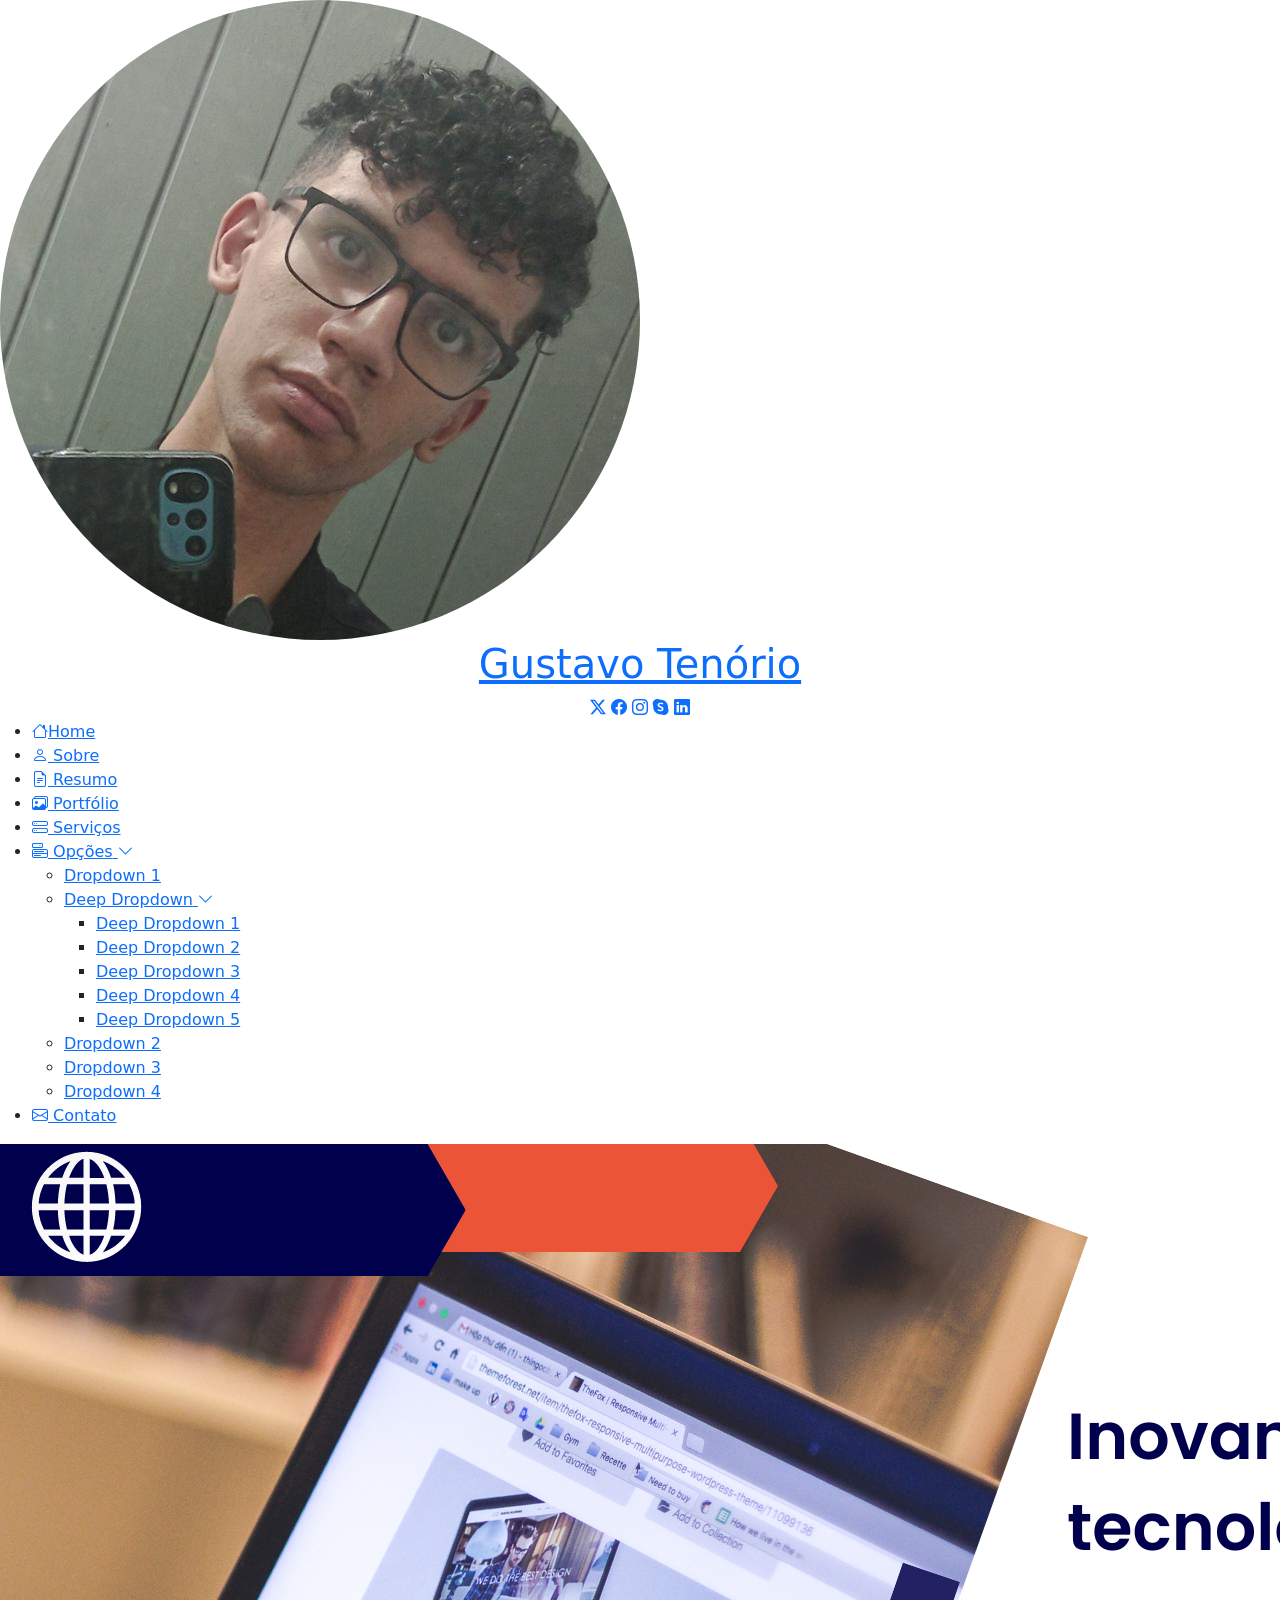
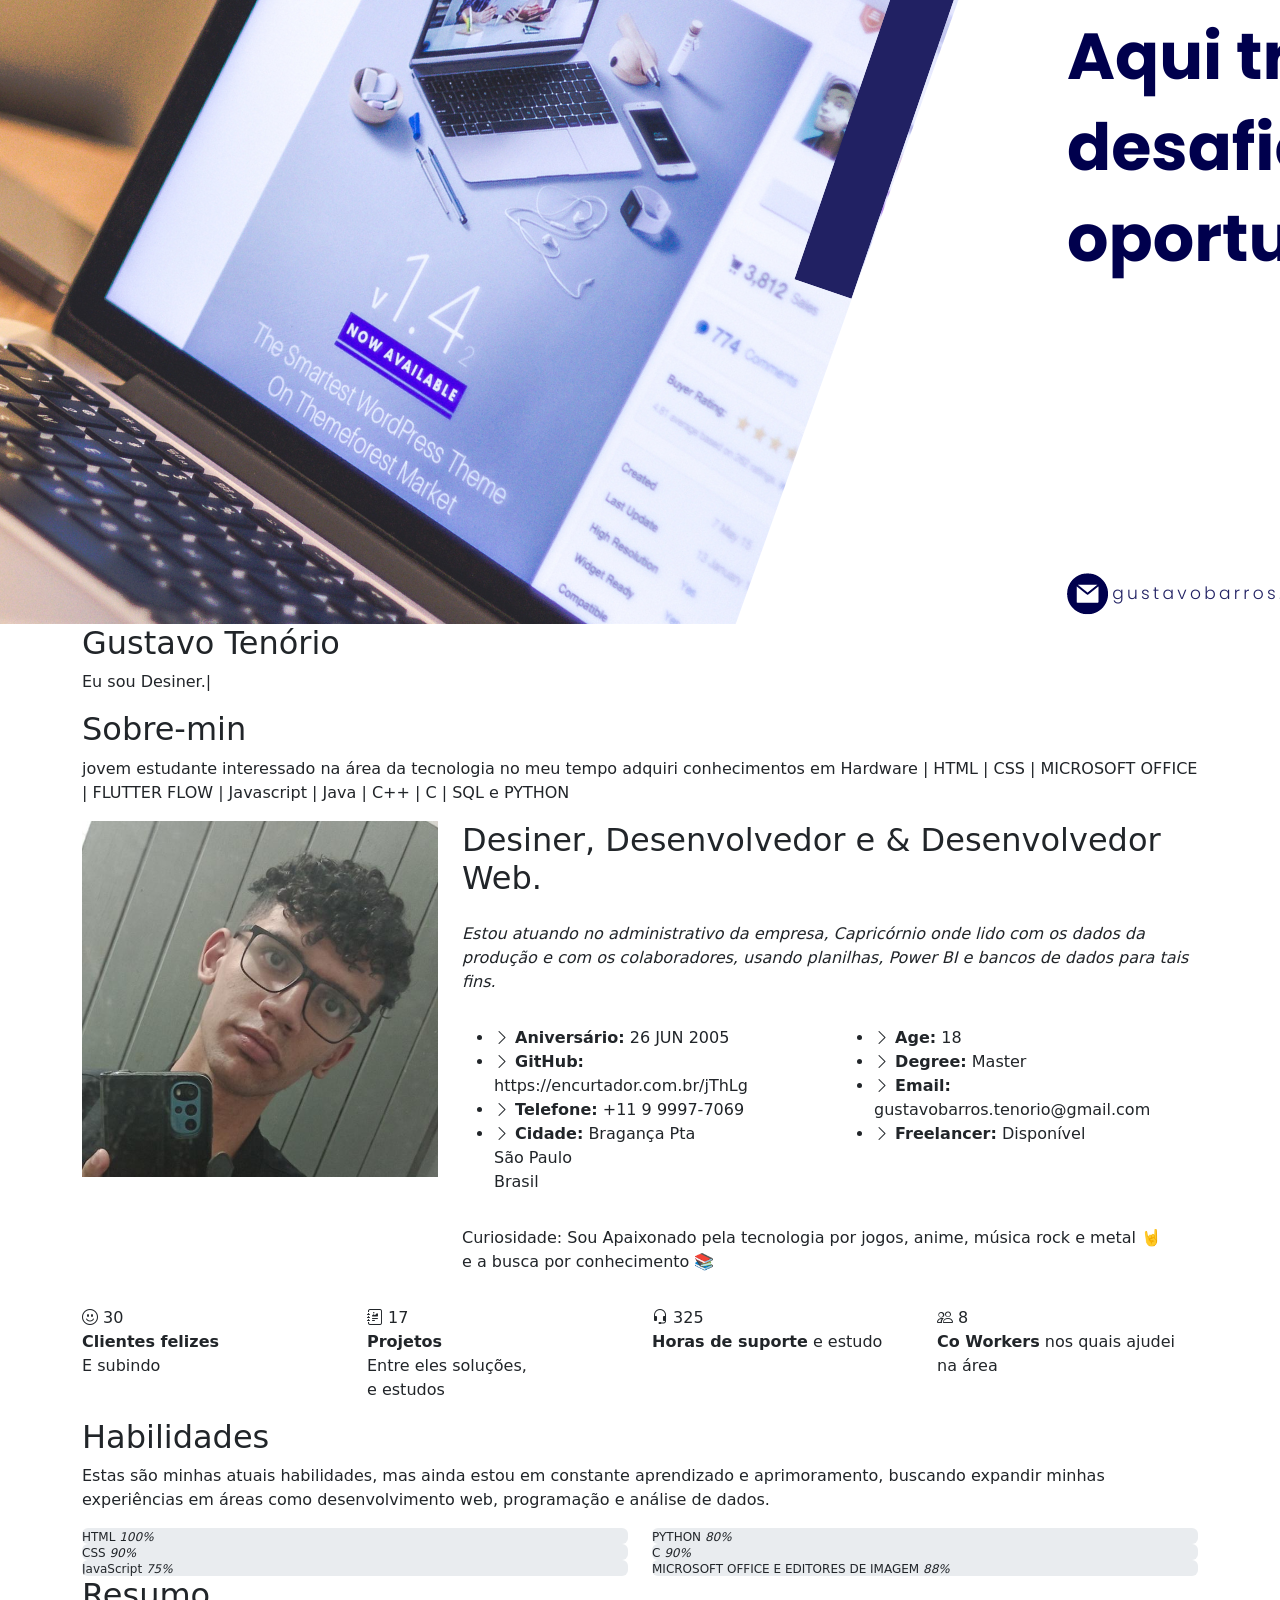
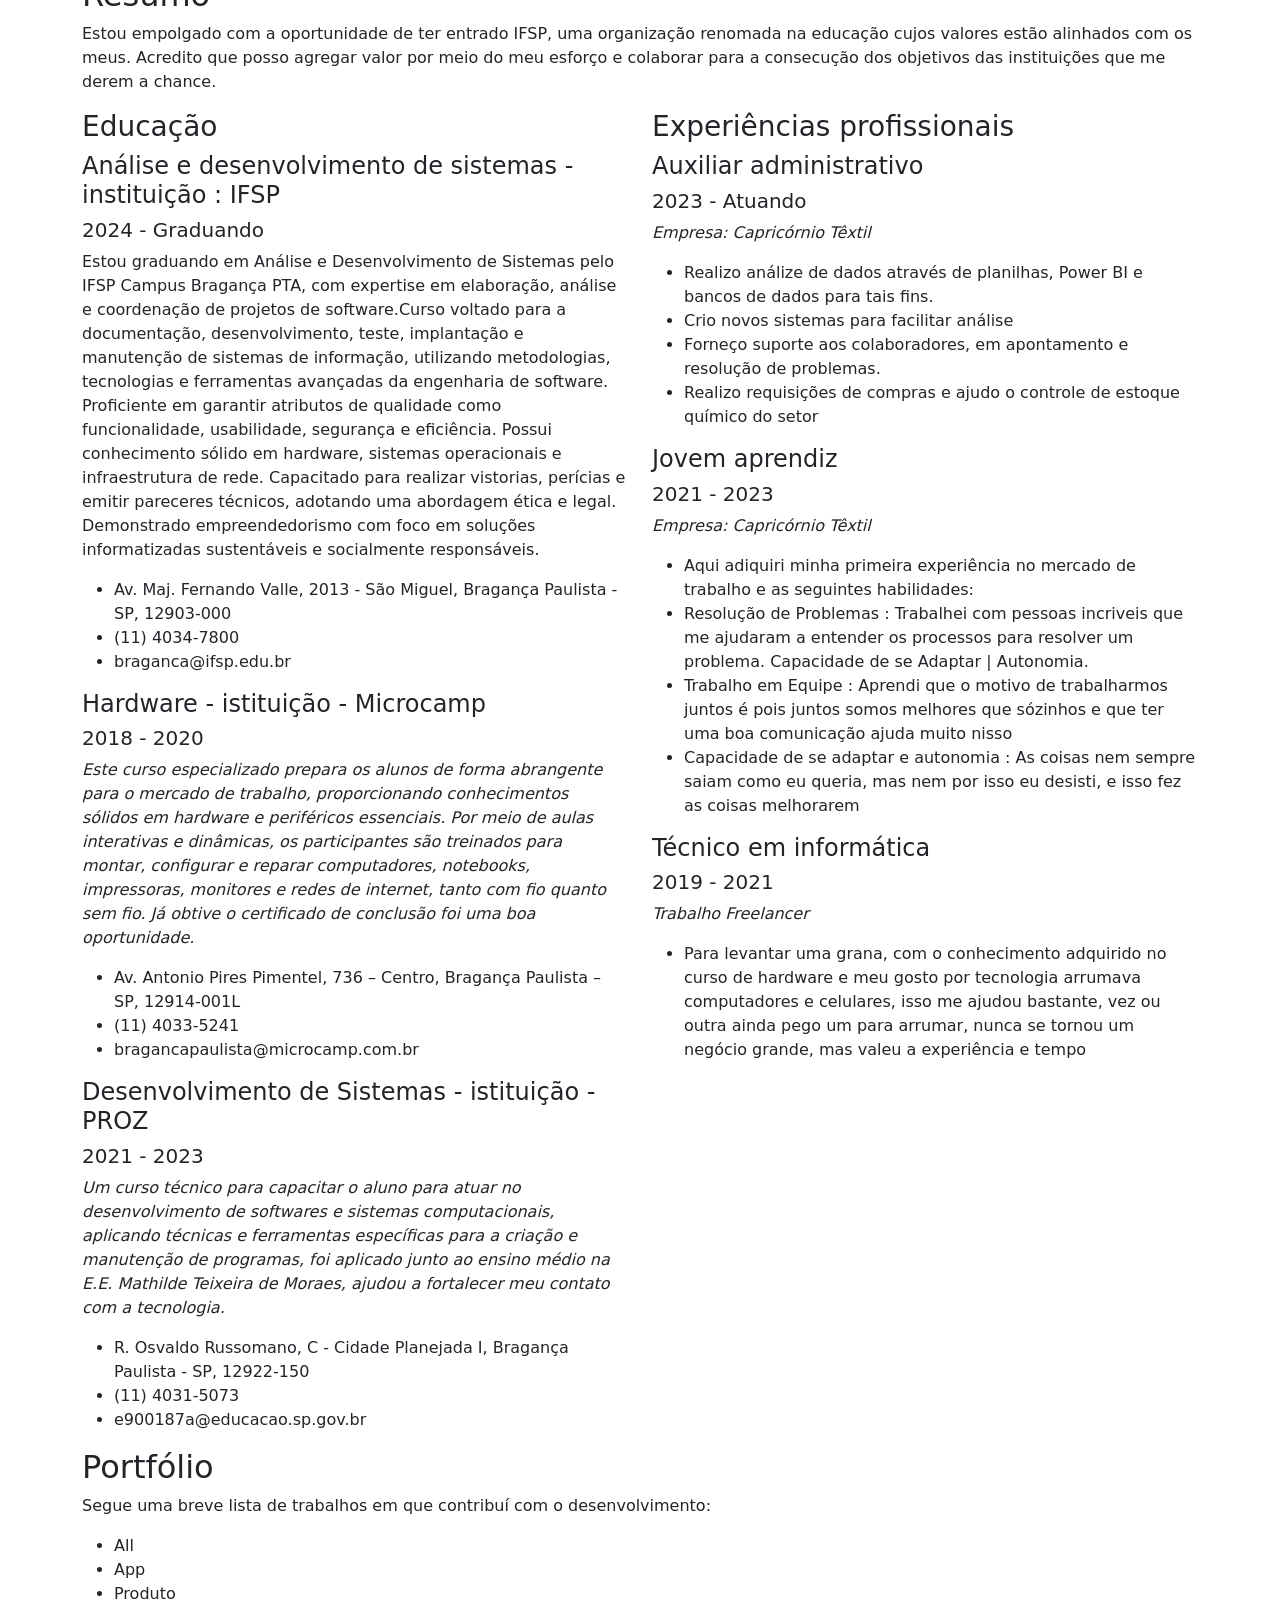
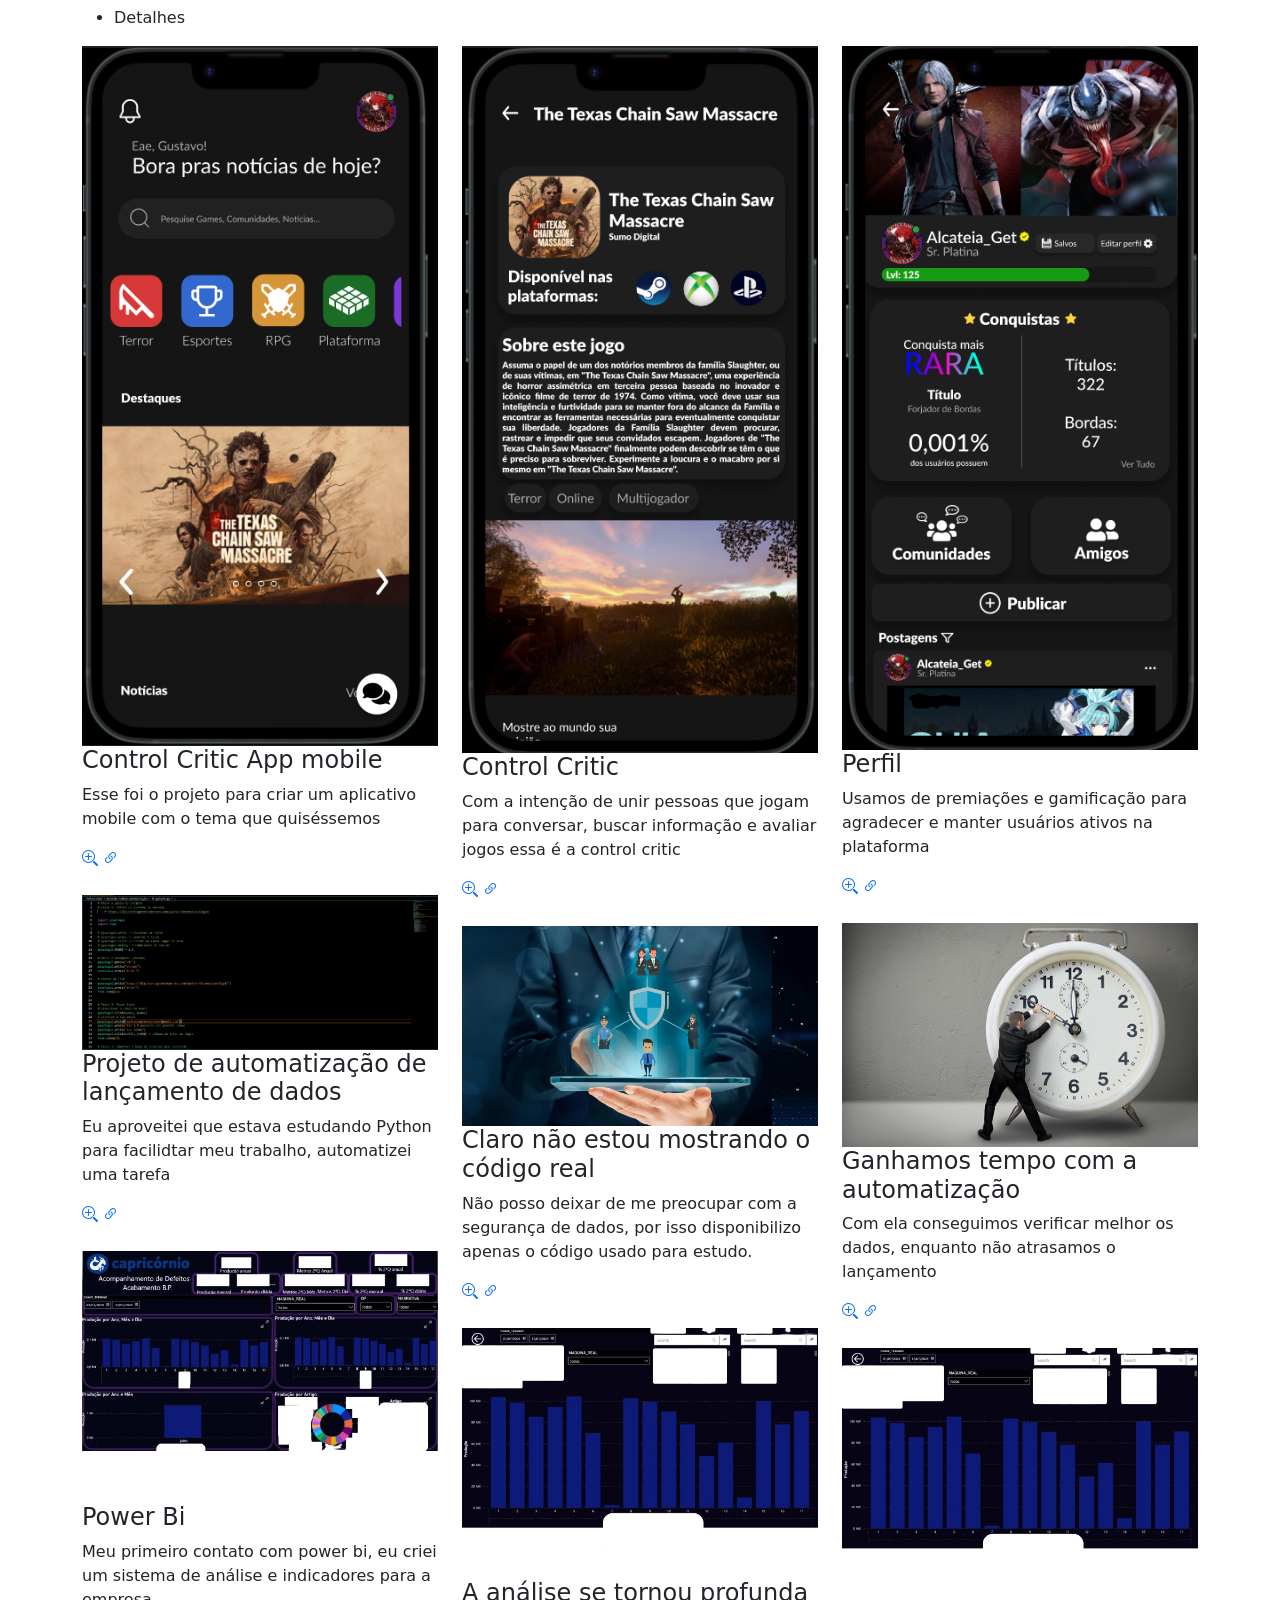
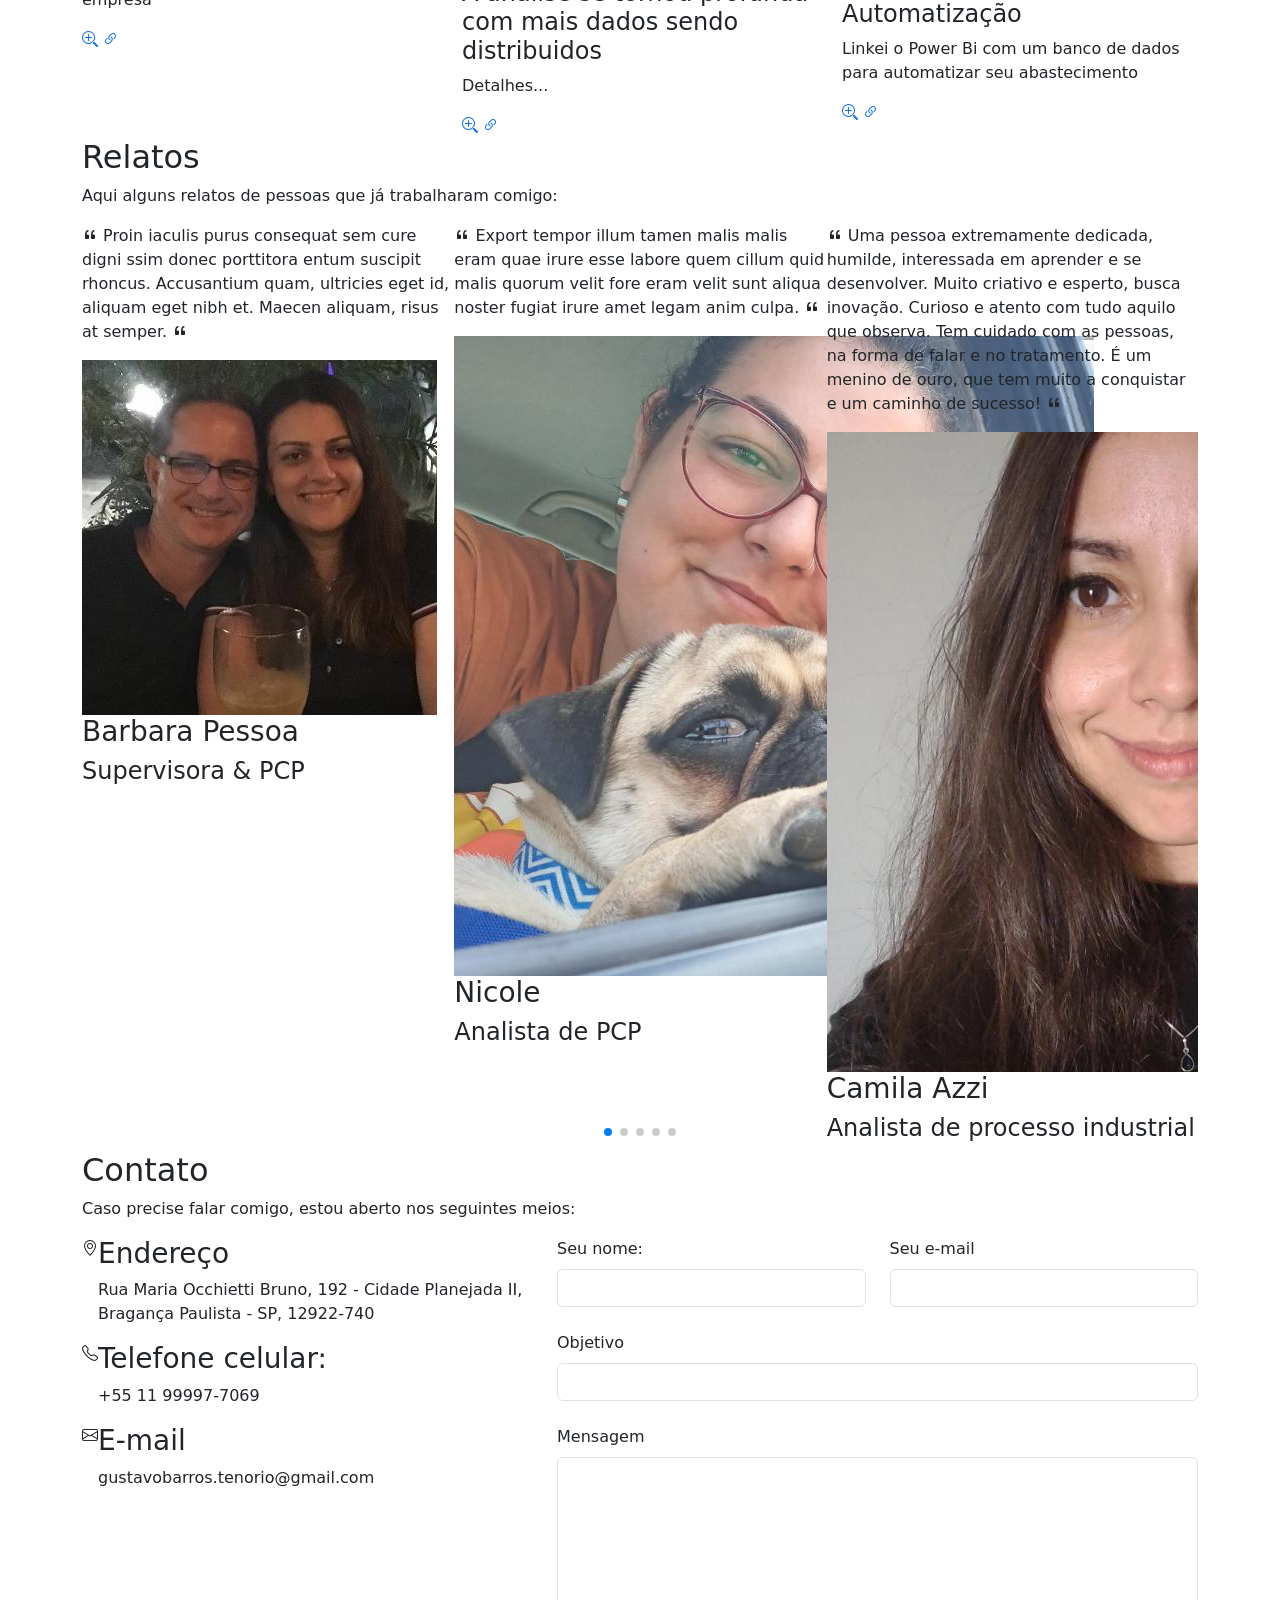
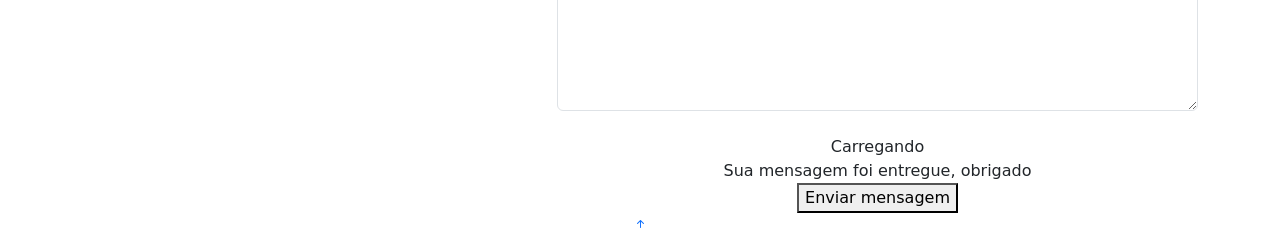
==== commit 337dc9af: "Update index.html" ====
--- a/index.html
+++ b/index.html
@@ -64,7 +64,7 @@
         <li><a href="#hero" class="active"><i class="bi bi-house navicon"></i>Home</a></li>
         <li><a href="#about"><i class="bi bi-person navicon"></i> Sobre</a></li>
         <li><a href="#resume"><i class="bi bi-file-earmark-text navicon"></i> Resumo</a></li>
-        <li><a href="#portfolio"><i class="bi bi-images navicon"></i> Portfolio</a></li>
+        <li><a href="#portfolio"><i class="bi bi-images navicon"></i> Portfólio</a></li>
         <li><a href="#services"><i class="bi bi-hdd-stack navicon"></i> Serviços</a></li>
         <li class="dropdown"><a href="#"><i class="bi bi-menu-button navicon"></i> <span>Opções</span> <i class="bi bi-chevron-down toggle-dropdown"></i></a>
           <ul>
@@ -366,7 +366,7 @@
 
       <!-- Section Title -->
       <div class="container section-title" data-aos="fade-up">
-        <h2>Portfolio</h2>
+        <h2>Portfólio</h2>
         <p>Segue uma breve lista de trabalhos em que contribuí com o desenvolvimento:</p>
       </div><!-- End Section Title -->
 
@@ -431,7 +431,7 @@
                   <a href="portfolio-details.html" title="More Details" class="details-link"><i class="bi bi-link-45deg"></i></a>
                 </div>
               </div>
-            </div><!-- End Portfolio Item -->-->
+            </div> End Portfolio Item -->
 
             <div class="col-lg-4 col-md-6 portfolio-item isotope-item filter-app">
               <div class="portfolio-content h-100">
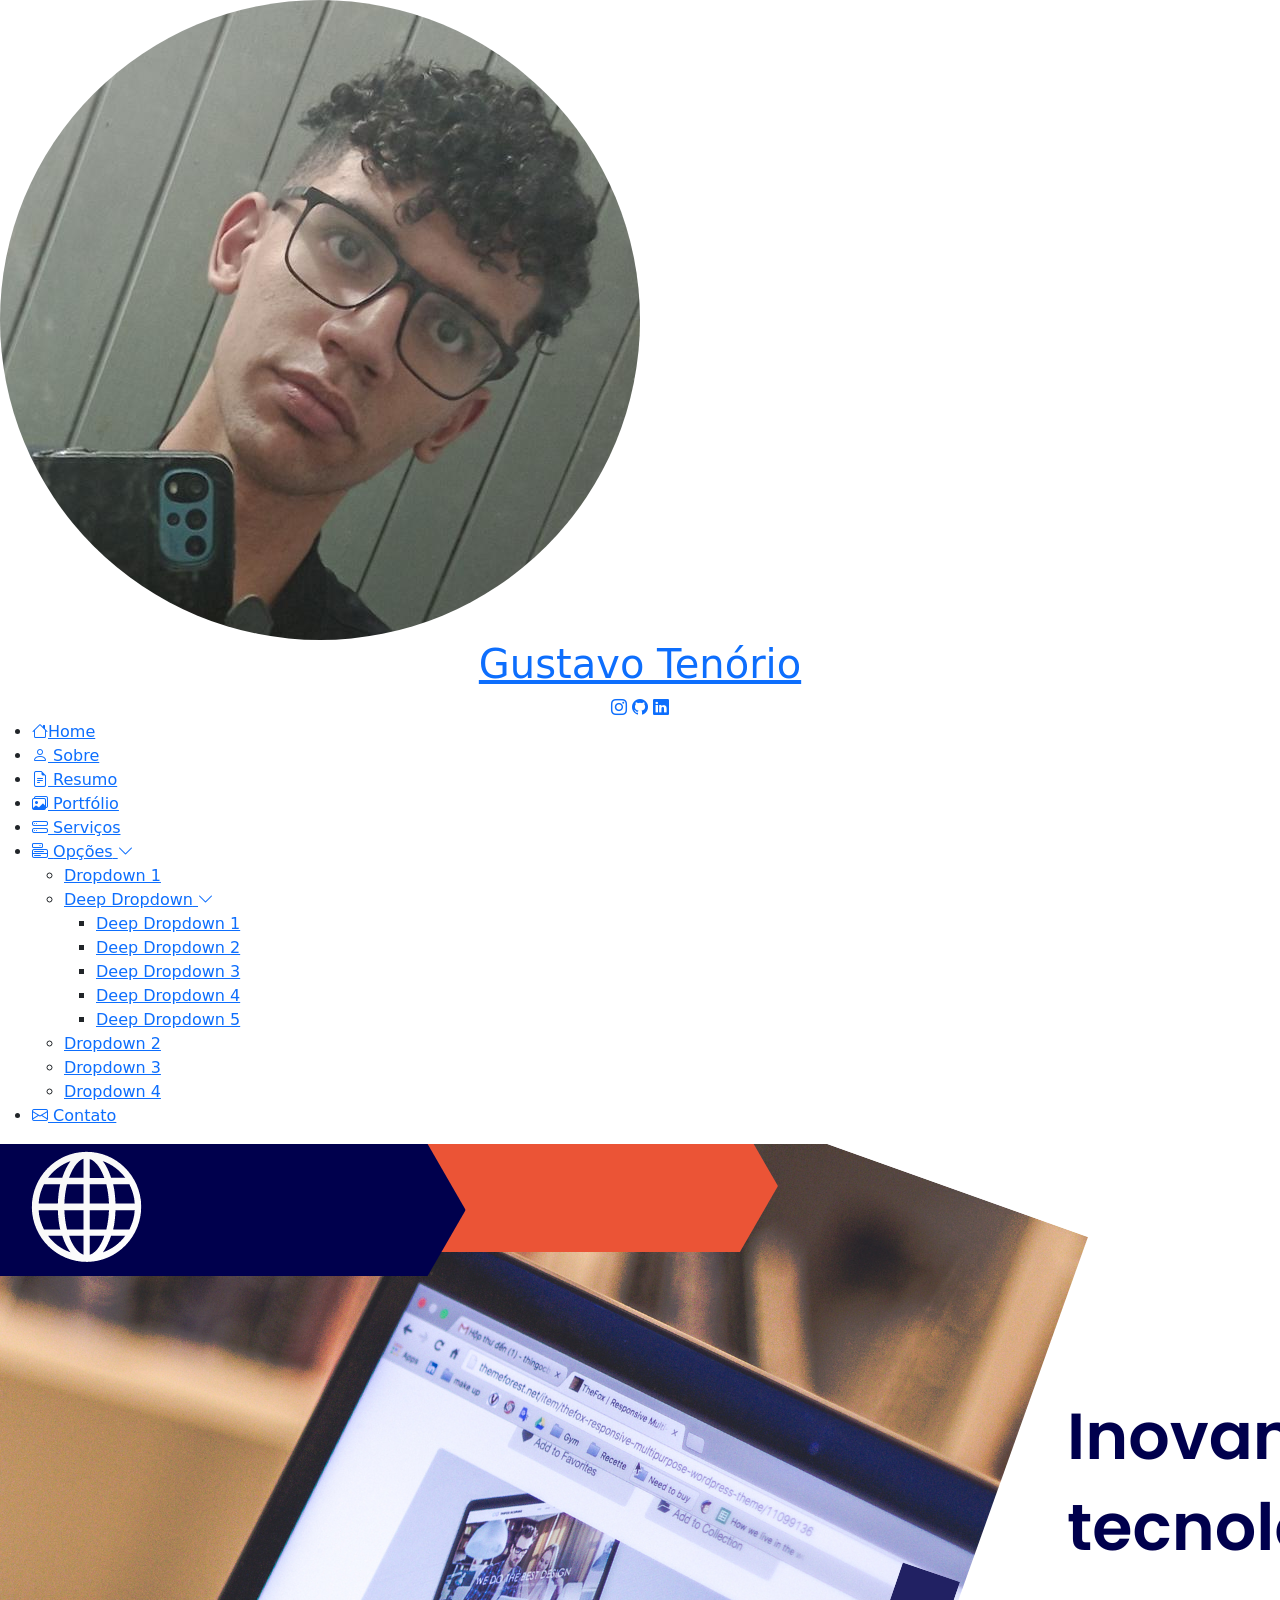
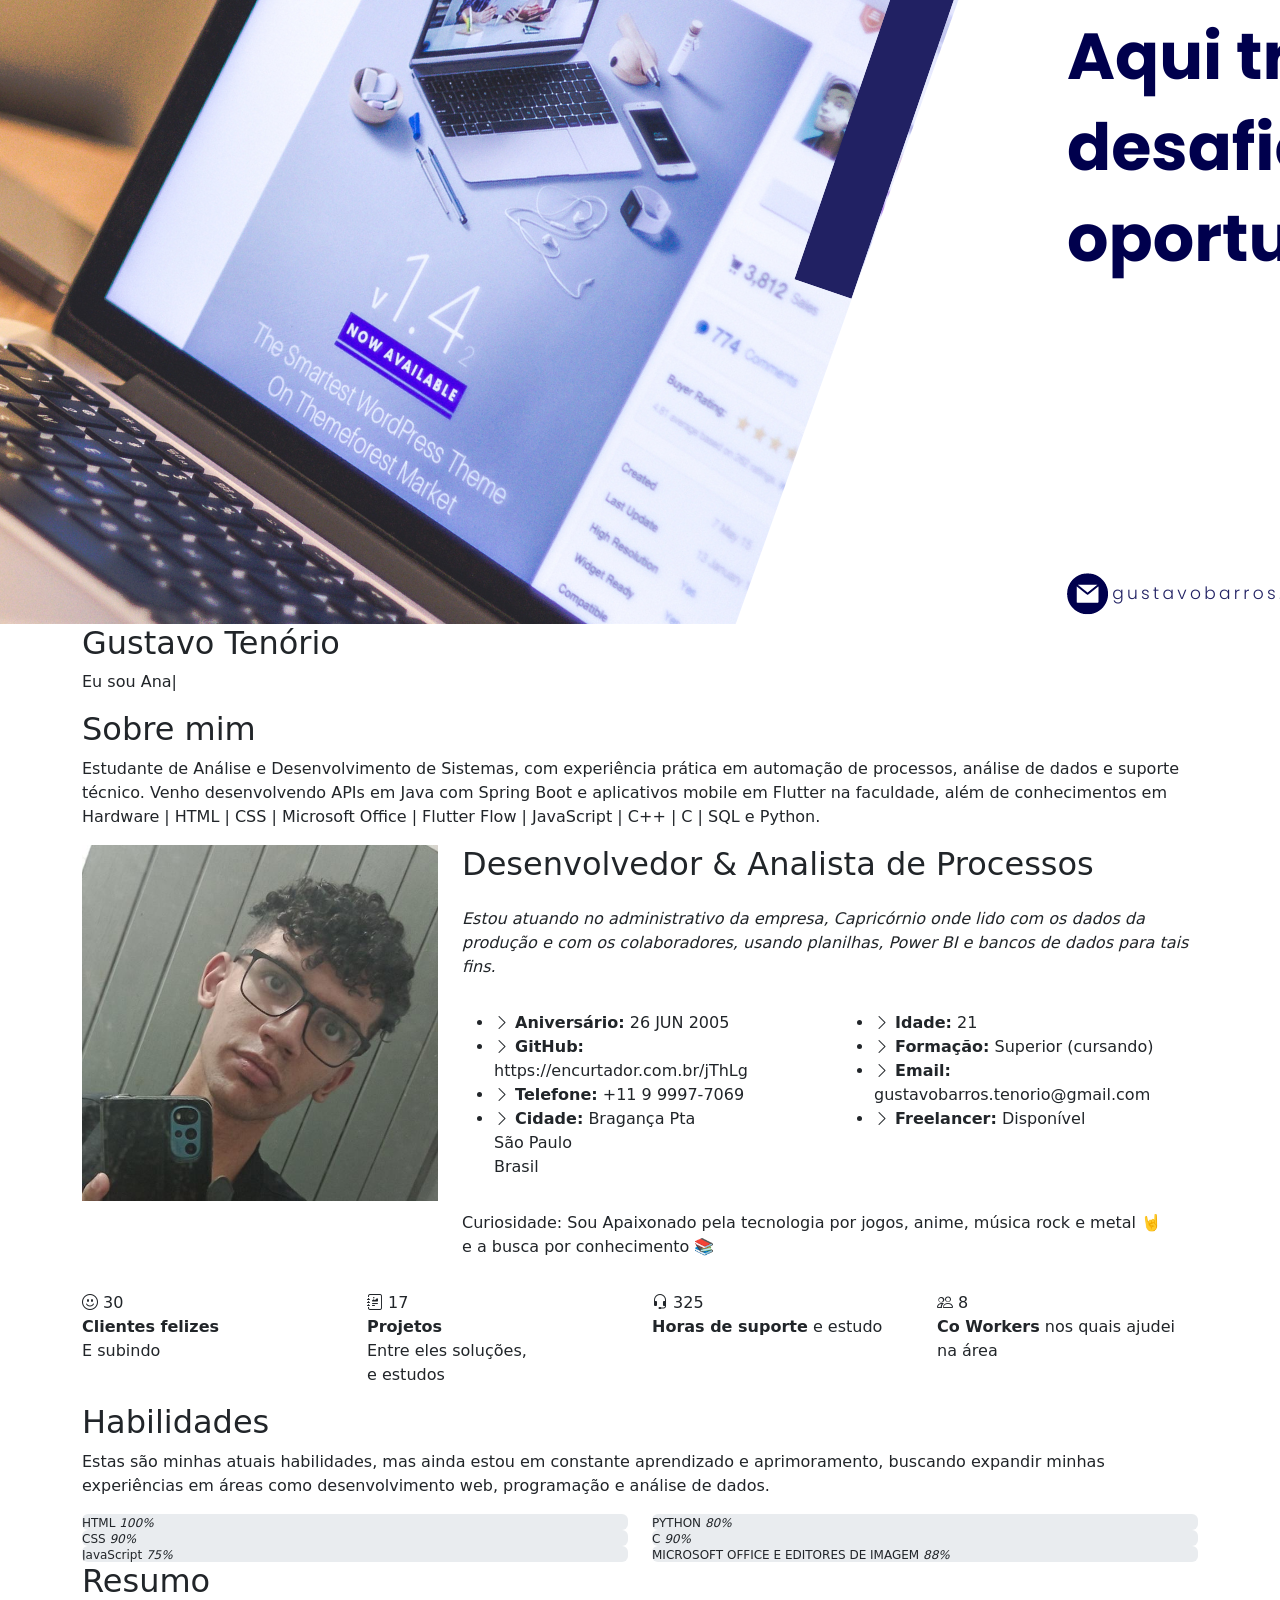
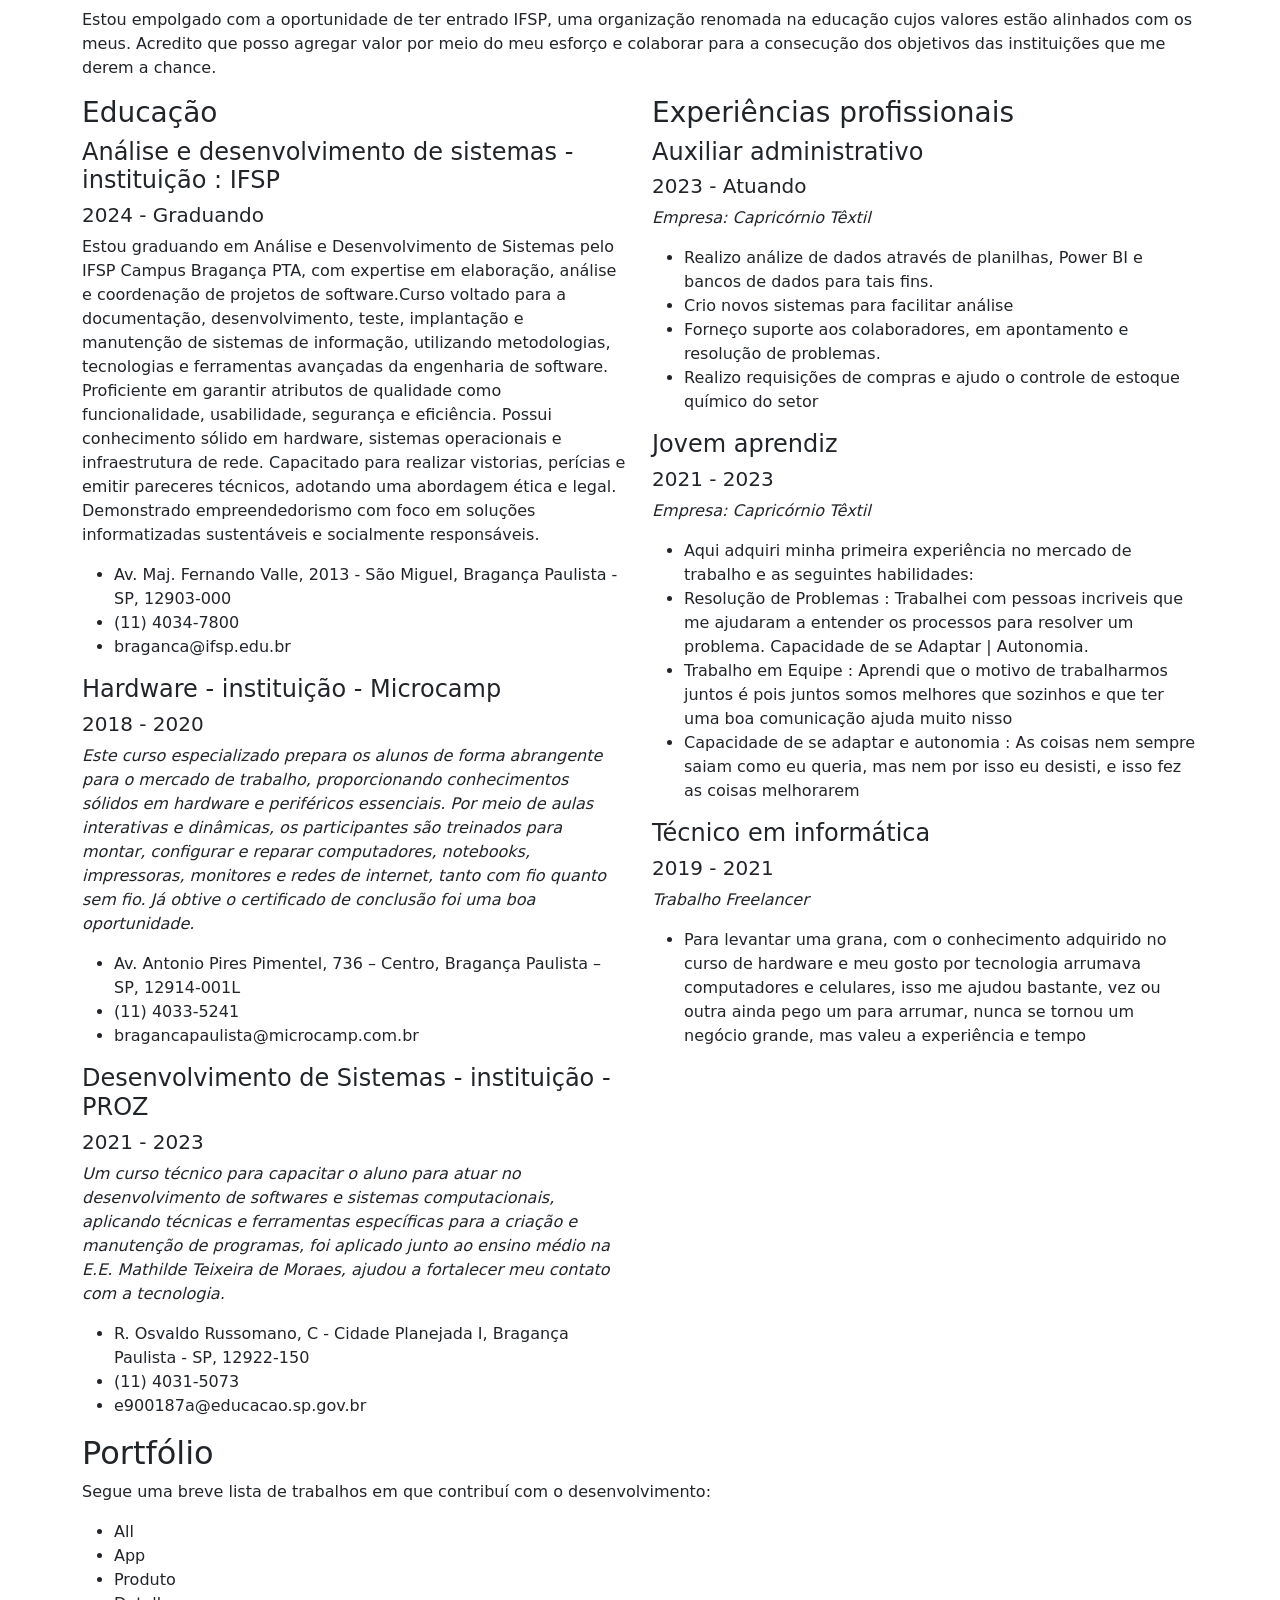
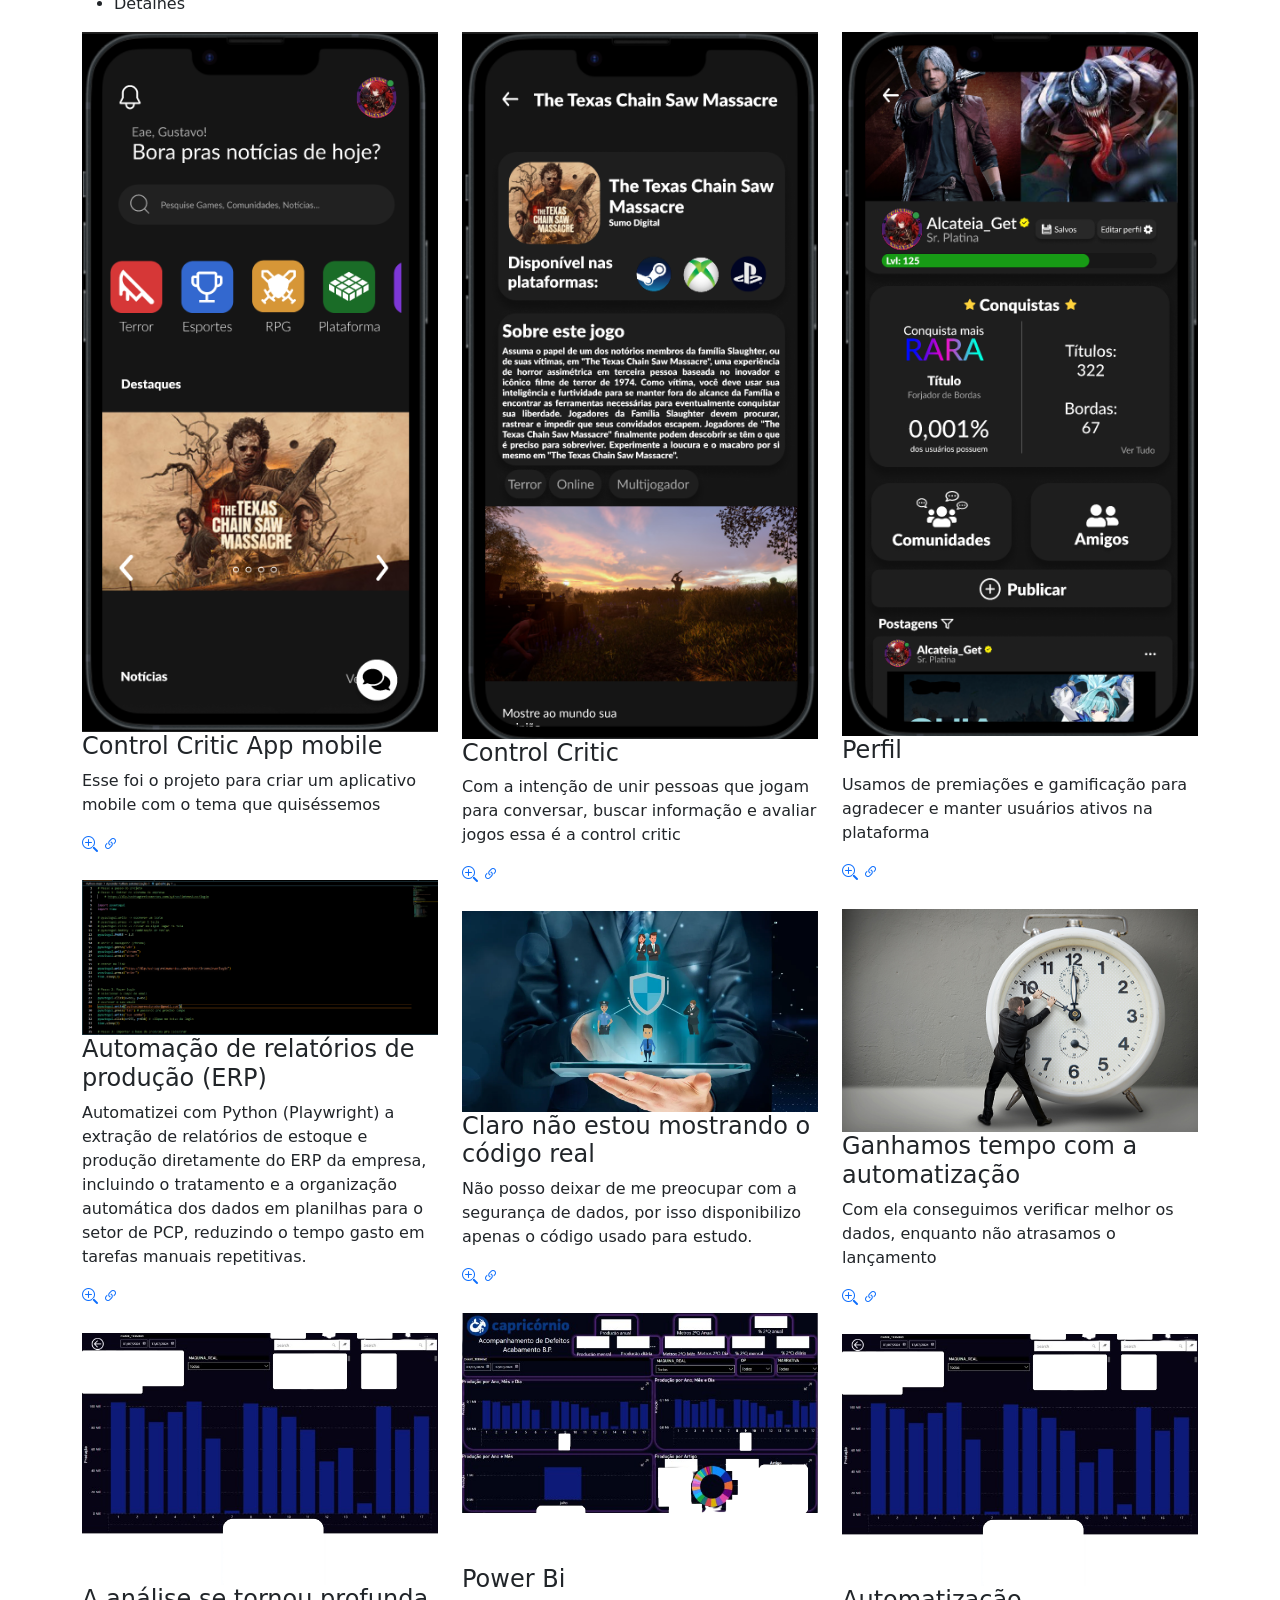
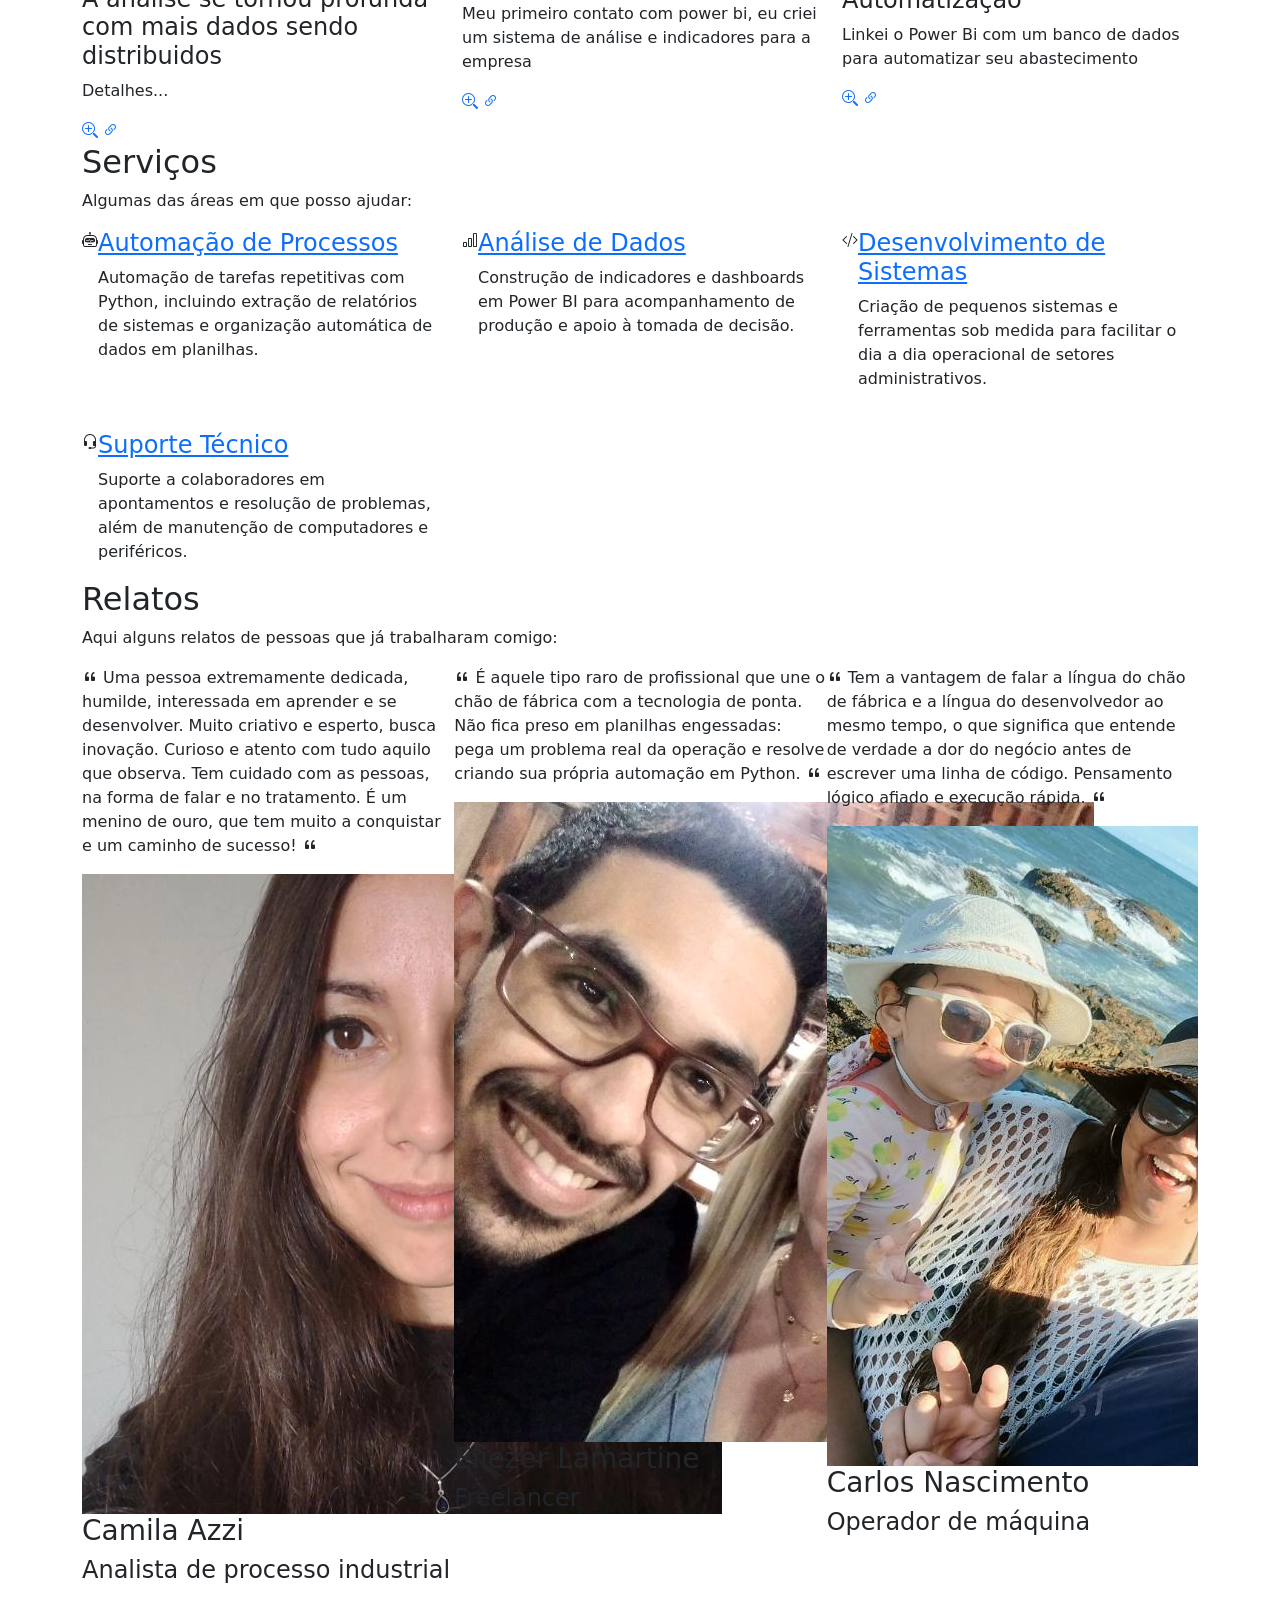
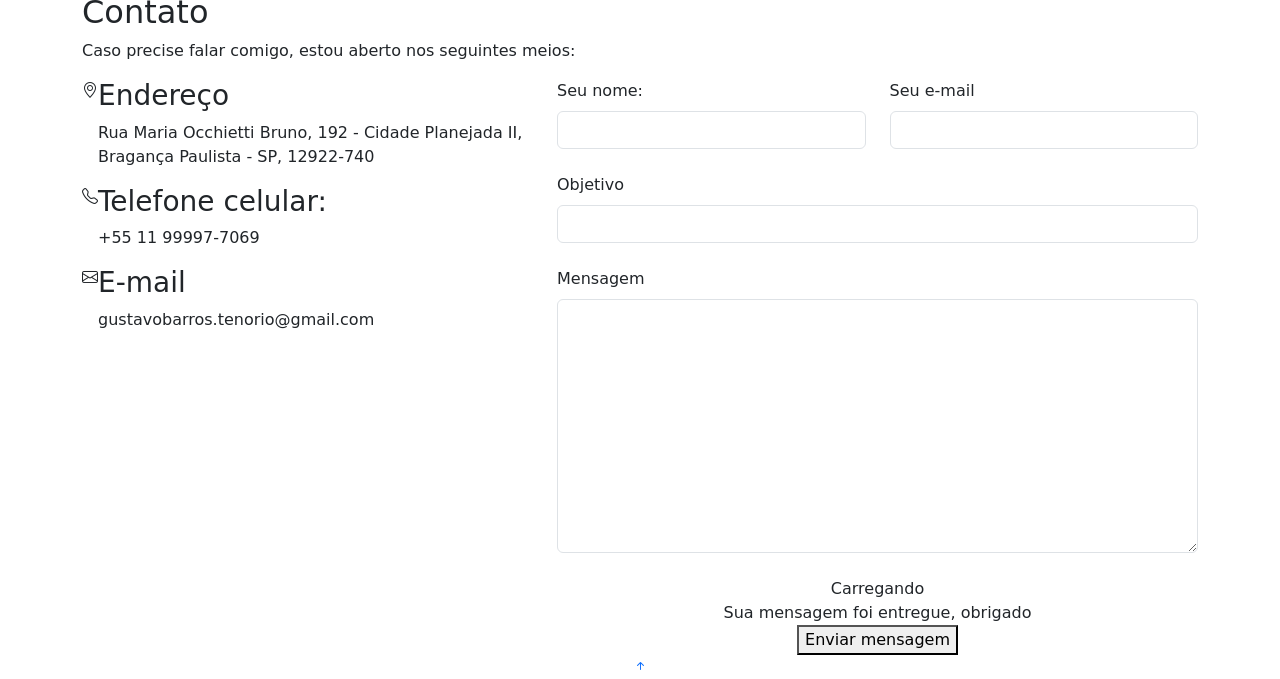
==== commit d4aad693: "Add files via upload" ====
--- a/index.html
+++ b/index.html
@@ -1,12 +1,12 @@
 <!DOCTYPE html>
-<html lang="en">
+<html lang="pt-br">
 
 <head>
   <meta charset="utf-8">
   <meta content="width=device-width, initial-scale=1.0" name="viewport">
-  <title>Portfolio Gustavo Barros Tenório</title>
-  <meta content="" name="description">
-  <meta content="" name="keywords">
+  <title>Gustavo Tenório | Análise e Desenvolvimento de Sistemas</title>
+  <meta content="Portfólio de Gustavo Tenório: automação de processos, análise de dados e desenvolvimento de sistemas." name="description">
+  <meta content="Gustavo Tenório, análise e desenvolvimento de sistemas, automação Python, Power BI, PCP" name="keywords">
 
   <!-- Favicons -->
   <link href="assets/img/favicon.png" rel="icon">
@@ -52,11 +52,9 @@
     </a>
 
     <div class="social-links text-center">
-      <a href="#" class="twitter"><i class="bi bi-twitter-x"></i></a>
-      <a href="#" class="facebook"><i class="bi bi-facebook"></i></a>
-      <a href="#" class="instagram"><i class="bi bi-instagram"></i></a>
-      <a href="#" class="google-plus"><i class="bi bi-skype"></i></a>
-      <a href="#" class="linkedin"><i class="bi bi-linkedin"></i></a>
+      <a href="https://www.instagram.com/gustavo_b.tenorio/" target="_blank" rel="noopener" class="instagram"><i class="bi bi-instagram"></i></a>
+      <a href="https://encurtador.com.br/jThLg" target="_blank" rel="noopener" class="google-plus"><i class="bi bi-github"></i></a>
+      <a href="https://www.linkedin.com/in/gustavo-tenório-27a30721a" target="_blank" rel="noopener" class="linkedin"><i class="bi bi-linkedin"></i></a>
     </div>
 
     <nav id="navmenu" class="navmenu">
@@ -98,7 +96,7 @@
 
       <div class="container" data-aos="fade-up" data-aos-delay="100">
         <h2>Gustavo Tenório</h2>
-        <p>Eu sou <span class="typed" data-typed-items="Desiner., Desenvolvedor., Freelancer.">Designer</span><span class="typed-cursor typed-cursor--blink" aria-hidden="true"></span><span class="typed-cursor typed-cursor--blink" aria-hidden="true"></span></p>
+        <p>Eu sou <span class="typed" data-typed-items="Desenvolvedor., Analista de Processos., Freelancer.">Desenvolvedor</span><span class="typed-cursor typed-cursor--blink" aria-hidden="true"></span><span class="typed-cursor typed-cursor--blink" aria-hidden="true"></span></p>
       </div>
 
     </section><!-- /Hero Section -->
@@ -108,8 +106,8 @@
 
       <!-- Section Title -->
       <div class="container section-title" data-aos="fade-up">
-        <h2>Sobre-min</h2>
-        <p>jovem estudante interessado na área da tecnologia no meu tempo adquiri conhecimentos em Hardware | HTML | CSS | MICROSOFT OFFICE | FLUTTER FLOW | Javascript | Java | C++ | C | SQL e PYTHON</p>
+        <h2>Sobre mim</h2>
+        <p>Estudante de Análise e Desenvolvimento de Sistemas, com experiência prática em automação de processos, análise de dados e suporte técnico. Venho desenvolvendo APIs em Java com Spring Boot e aplicativos mobile em Flutter na faculdade, além de conhecimentos em Hardware | HTML | CSS | Microsoft Office | Flutter Flow | JavaScript | C++ | C | SQL e Python.</p>
       </div><!-- End Section Title -->
 
       <div class="container" data-aos="fade-up" data-aos-delay="100">
@@ -119,7 +117,7 @@
             <img src="assets/img/my-profile-img.jpg" class="img-fluid" alt="">
           </div>
           <div class="col-lg-8 content">
-            <h2>Desiner, Desenvolvedor e  &amp; Desenvolvedor Web.</h2>
+            <h2>Desenvolvedor &amp; Analista de Processos</h2>
             <p class="fst-italic py-3">
               Estou atuando no administrativo da empresa, Capricórnio onde lido com os dados da produção e com os colaboradores, usando planilhas, Power BI e bancos de dados para tais fins.
             </p>
@@ -134,8 +132,8 @@
               </div>
               <div class="col-lg-6">
                 <ul>
-                  <li><i class="bi bi-chevron-right"></i> <strong>Age:</strong> <span>18</span></li>
-                  <li><i class="bi bi-chevron-right"></i> <strong>Degree:</strong> <span>Master</span></li>
+                  <li><i class="bi bi-chevron-right"></i> <strong>Idade:</strong> <span>21</span></li>
+                  <li><i class="bi bi-chevron-right"></i> <strong>Formação:</strong> <span>Superior (cursando)</span></li>
                   <li><i class="bi bi-chevron-right"></i> <strong>Email:</strong> <span>gustavobarros.tenorio@gmail.com</span></li>
                   <li><i class="bi bi-chevron-right"></i> <strong>Freelancer:</strong> <span>Disponível</span></li>
                 </ul>
@@ -294,7 +292,7 @@
             </div><!-- Edn Resume Item -->
 
             <div class="resume-item pb-0">
-              <h4>Hardware - istituição - Microcamp</h4>
+              <h4>Hardware - instituição - Microcamp</h4>
               <h5>2018 - 2020</h5>
               <p><em>Este curso especializado prepara os alunos de forma abrangente para o mercado de trabalho, proporcionando conhecimentos sólidos em hardware e periféricos essenciais. Por meio de aulas interativas e dinâmicas, os participantes são treinados para montar, configurar e reparar computadores, notebooks, impressoras, monitores e redes de internet, tanto com fio quanto sem fio. Já obtive o certificado de conclusão foi uma boa oportunidade.</em></p>
               <ul>
@@ -305,7 +303,7 @@
             </div><!-- Edn Resume Item -->
 
             <div class="resume-item">
-              <h4>Desenvolvimento de Sistemas - istituição - PROZ</h4>
+              <h4>Desenvolvimento de Sistemas - instituição - PROZ</h4>
               <h5>2021 - 2023</h5>
               <p><em>Um curso técnico para capacitar o aluno para atuar no desenvolvimento de softwares e sistemas computacionais, aplicando técnicas e ferramentas específicas para a criação e manutenção de programas, foi aplicado junto ao ensino médio na E.E.   Mathilde Teixeira de Moraes, ajudou a fortalecer meu contato com a tecnologia.</em></p>
               <ul>
@@ -336,9 +334,9 @@
               <h5>2021 - 2023</h5>
               <p><em>Empresa: Capricórnio Têxtil </em></p>
               <ul>
-                <li>Aqui adiquiri minha primeira experiência no mercado de trabalho e as seguintes habilidades:</li>
+                <li>Aqui adquiri minha primeira experiência no mercado de trabalho e as seguintes habilidades:</li>
                 <li>Resolução de Problemas : Trabalhei com pessoas incriveis que me ajudaram a entender os processos para resolver um problema.  Capacidade de se Adaptar | Autonomia.</li>
-                <li>Trabalho em Equipe : Aprendi que o motivo de trabalharmos juntos é pois juntos somos melhores que sózinhos e que ter uma boa comunicação ajuda muito nisso</li>
+                <li>Trabalho em Equipe : Aprendi que o motivo de trabalharmos juntos é pois juntos somos melhores que sozinhos e que ter uma boa comunicação ajuda muito nisso</li>
                 <li>Capacidade de se adaptar e autonomia : As coisas nem sempre saiam como eu queria, mas nem por isso eu desisti, e isso fez as coisas melhorarem</li>
               </ul>
             </div><!-- Edn Resume Item -->
@@ -437,8 +435,8 @@
               <div class="portfolio-content h-100">
                 <img src="assets/img/portfolio/app-2.jpg" class="img-fluid" alt="">
                 <div class="portfolio-info">
-                  <h4>Projeto de automatização de lançamento de dados</h4>
-                  <p>Eu aproveitei que estava estudando Python para facilidtar meu trabalho, automatizei uma tarefa</p>
+                  <h4>Automação de relatórios de produção (ERP)</h4>
+                  <p>Automatizei com Python (Playwright) a extração de relatórios de estoque e produção diretamente do ERP da empresa, incluindo o tratamento e a organização automática dos dados em planilhas para o setor de PCP, reduzindo o tempo gasto em tarefas manuais repetitivas.</p>
                   <a href="assets/img/portfolio/app-2.jpg" title="App 2" data-gallery="portfolio-gallery-app" class="glightbox preview-link"><i class="bi bi-zoom-in"></i></a>
                   <a href="portfolio-details.html" title="More Details" class="details-link"><i class="bi bi-link-45deg"></i></a>
                 </div>
@@ -538,68 +536,52 @@
     </section><!-- /Portfolio Section -->
 
     <!-- Services Section -->
-    <!--<section id="services" class="services section">
+    <section id="services" class="services section">
 
       <!-- Section Title -->
-     <!-- <div class="container section-title" data-aos="fade-up">
+      <div class="container section-title" data-aos="fade-up">
         <h2>Serviços</h2>
-        <p>Aqui alguns projetos dos quais participei:</p>
+        <p>Algumas das áreas em que posso ajudar:</p>
       </div><!-- End Section Title -->
 
-      <!--<div class="container">
+      <div class="container">
 
         <div class="row gy-4">
 
           <div class="col-lg-4 col-md-6 service-item d-flex" data-aos="fade-up" data-aos-delay="100">
-            <div class="icon flex-shrink-0"><i class="bi bi-briefcase"></i></div>
+            <div class="icon flex-shrink-0"><i class="bi bi-robot"></i></div>
             <div>
-              <h4 class="title"><a href="service-details.html" class="stretched-link">Lorem Ipsum</a></h4>
-              <p class="description">Voluptatum deleniti atque corrupti quos dolores et quas molestias excepturi sint occaecati cupiditate non provident</p>
+              <h4 class="title"><a href="service-details.html" class="stretched-link">Automação de Processos</a></h4>
+              <p class="description">Automação de tarefas repetitivas com Python, incluindo extração de relatórios de sistemas e organização automática de dados em planilhas.</p>
             </div>
           </div>
           <!-- End Service Item -->
 
-          <!--<div class="col-lg-4 col-md-6 service-item d-flex" data-aos="fade-up" data-aos-delay="200">
-            <div class="icon flex-shrink-0"><i class="bi bi-card-checklist"></i></div>
-            <div>
-              <h4 class="title"><a href="service-details.html" class="stretched-link">Dolor Sitema</a></h4>
-              <p class="description">Minim veniam, quis nostrud exercitation ullamco laboris nisi ut aliquip ex ea commodo consequat tarad limino ata</p>
-            </div>
-          </div><!-- End Service Item -->
-
-          <!--<div class="col-lg-4 col-md-6 service-item d-flex" data-aos="fade-up" data-aos-delay="300">
+          <div class="col-lg-4 col-md-6 service-item d-flex" data-aos="fade-up" data-aos-delay="200">
             <div class="icon flex-shrink-0"><i class="bi bi-bar-chart"></i></div>
             <div>
-              <h4 class="title"><a href="service-details.html" class="stretched-link">Sed ut perspiciatis</a></h4>
-              <p class="description">Duis aute irure dolor in reprehenderit in voluptate velit esse cillum dolore eu fugiat nulla pariatur</p>
+              <h4 class="title"><a href="service-details.html" class="stretched-link">Análise de Dados</a></h4>
+              <p class="description">Construção de indicadores e dashboards em Power BI para acompanhamento de produção e apoio à tomada de decisão.</p>
             </div>
           </div><!-- End Service Item -->
 
-          <!--<div class="col-lg-4 col-md-6 service-item d-flex" data-aos="fade-up" data-aos-delay="400">
-            <div class="icon flex-shrink-0"><i class="bi bi-binoculars"></i></div>
+          <div class="col-lg-4 col-md-6 service-item d-flex" data-aos="fade-up" data-aos-delay="300">
+            <div class="icon flex-shrink-0"><i class="bi bi-code-slash"></i></div>
             <div>
-              <h4 class="title"><a href="service-details.html" class="stretched-link">Magni Dolores</a></h4>
-              <p class="description">Excepteur sint occaecat cupidatat non proident, sunt in culpa qui officia deserunt mollit anim id est laborum</p>
+              <h4 class="title"><a href="service-details.html" class="stretched-link">Desenvolvimento de Sistemas</a></h4>
+              <p class="description">Criação de pequenos sistemas e ferramentas sob medida para facilitar o dia a dia operacional de setores administrativos.</p>
             </div>
           </div><!-- End Service Item -->
 
-          <!--<div class="col-lg-4 col-md-6 service-item d-flex" data-aos="fade-up" data-aos-delay="500">
-            <div class="icon flex-shrink-0"><i class="bi bi-brightness-high"></i></div>
+          <div class="col-lg-4 col-md-6 service-item d-flex" data-aos="fade-up" data-aos-delay="400">
+            <div class="icon flex-shrink-0"><i class="bi bi-headset"></i></div>
             <div>
-              <h4 class="title"><a href="service-details.html" class="stretched-link">Nemo Enim</a></h4>
-              <p class="description">At vero eos et accusamus et iusto odio dignissimos ducimus qui blanditiis praesentium voluptatum deleniti atque</p>
+              <h4 class="title"><a href="service-details.html" class="stretched-link">Suporte Técnico</a></h4>
+              <p class="description">Suporte a colaboradores em apontamentos e resolução de problemas, além de manutenção de computadores e periféricos.</p>
             </div>
           </div><!-- End Service Item -->
 
-          <!--<div class="col-lg-4 col-md-6 service-item d-flex" data-aos="fade-up" data-aos-delay="600">
-            <div class="icon flex-shrink-0"><i class="bi bi-calendar4-week"></i></div>
-            <div>
-              <h4 class="title"><a href="service-details.html" class="stretched-link">Eiusmod Tempor</a></h4>
-              <p class="description">Et harum quidem rerum facilis est et expedita distinctio. Nam libero tempore, cum soluta nobis est eligendi</p>
-            </div>
-          </div><!-- End Service Item -->
-
-        <!--</div>
+        </div>
 
       </div>
 
@@ -648,32 +630,6 @@
               <div class="testimonial-item">
                 <p>
                   <i class="bi bi-quote quote-icon-left"></i>
-                  <span>Proin iaculis purus consequat sem cure digni ssim donec porttitora entum suscipit rhoncus. Accusantium quam, ultricies eget id, aliquam eget nibh et. Maecen aliquam, risus at semper.</span>
-                  <i class="bi bi-quote quote-icon-right"></i>
-                </p>
-                <img src="assets/img/testimonials/testimonials-1.jpg" class="testimonial-img" alt="">
-                <h3>Barbara Pessoa</h3>
-                <h4>Supervisora &amp; PCP</h4>
-              </div>
-            </div><!-- End testimonial item -->
-
-            <div class="swiper-slide">
-              <div class="testimonial-item">
-                <p>
-                  <i class="bi bi-quote quote-icon-left"></i>
-                  <span>Export tempor illum tamen malis malis eram quae irure esse labore quem cillum quid malis quorum velit fore eram velit sunt aliqua noster fugiat irure amet legam anim culpa.</span>
-                  <i class="bi bi-quote quote-icon-right"></i>
-                </p>
-                <img src="assets/img/testimonials/testimonials-2.jpg" class="testimonial-img" alt="">
-                <h3>Nicole</h3>
-                <h4>Analista de PCP</h4>
-              </div>
-            </div><!-- End testimonial item -->
-
-            <div class="swiper-slide">
-              <div class="testimonial-item">
-                <p>
-                  <i class="bi bi-quote quote-icon-left"></i>
                   <span>Uma pessoa extremamente dedicada, humilde, interessada em aprender e se desenvolver.
                     Muito criativo e esperto, busca inovação. Curioso e atento com tudo aquilo que observa.
                     Tem cuidado com as pessoas, na forma de falar e no tratamento.
@@ -690,7 +646,7 @@
               <div class="testimonial-item">
                 <p>
                   <i class="bi bi-quote quote-icon-left"></i>
-                  <span>Fugiat enim eram quae cillum dolore dolor amet nulla culpa multos export minim fugiat dolor enim duis veniam ipsum anim magna sunt elit fore quem dolore labore illum veniam.</span>
+                  <span>É aquele tipo raro de profissional que une o chão de fábrica com a tecnologia de ponta. Não fica preso em planilhas engessadas: pega um problema real da operação e resolve criando sua própria automação em Python.</span>
                   <i class="bi bi-quote quote-icon-right"></i>
                 </p>
                 <img src="assets/img/testimonials/testimonials-4.jpg" class="testimonial-img" alt="">
@@ -703,7 +659,7 @@
               <div class="testimonial-item">
                 <p>
                   <i class="bi bi-quote quote-icon-left"></i>
-                  <span>Quis quorum aliqua sint quem legam fore sunt eram irure aliqua veniam tempor noster veniam sunt culpa nulla illum cillum fugiat legam esse veniam culpa fore nisi cillum quid.</span>
+                  <span>Tem a vantagem de falar a língua do chão de fábrica e a língua do desenvolvedor ao mesmo tempo, o que significa que entende de verdade a dor do negócio antes de escrever uma linha de código. Pensamento lógico afiado e execução rápida.</span>
                   <i class="bi bi-quote quote-icon-right"></i>
                 </p>
                 <img src="assets/img/testimonials/testimonials-5.jpg" class="testimonial-img" alt="">
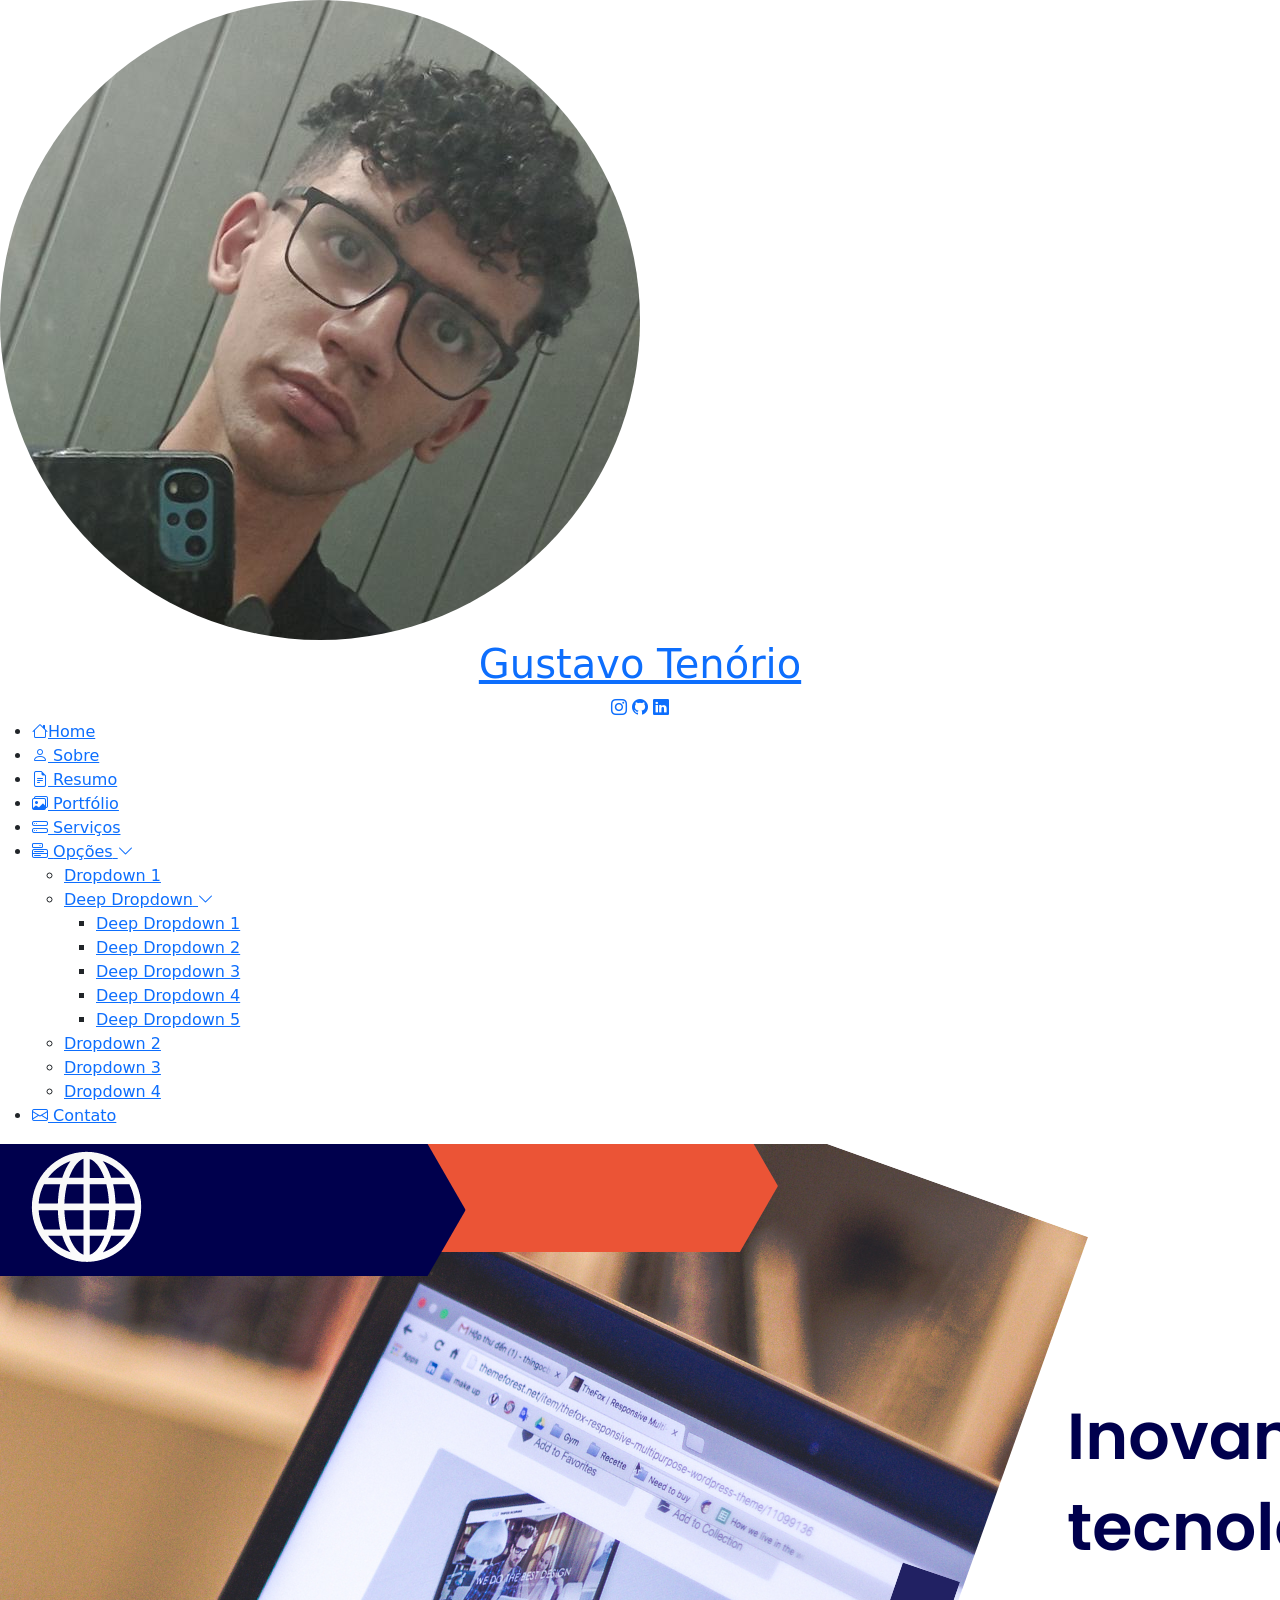
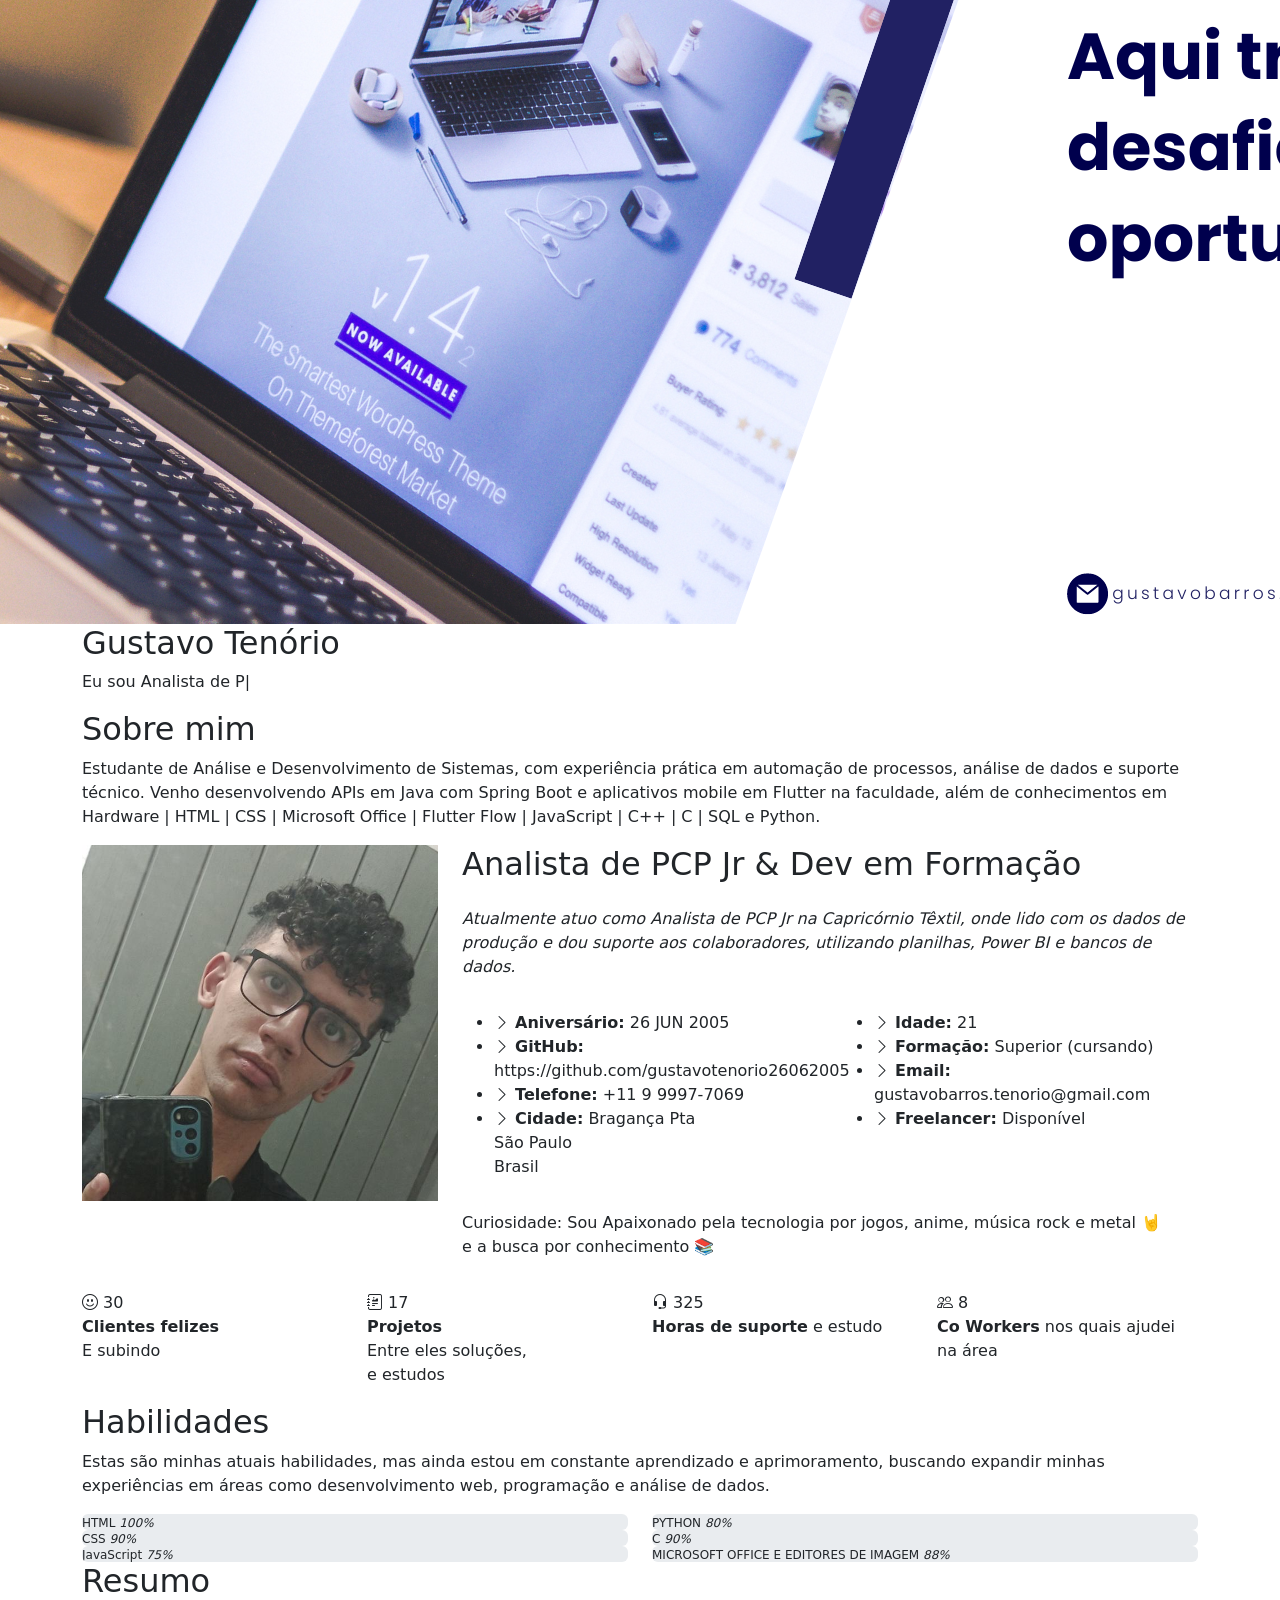
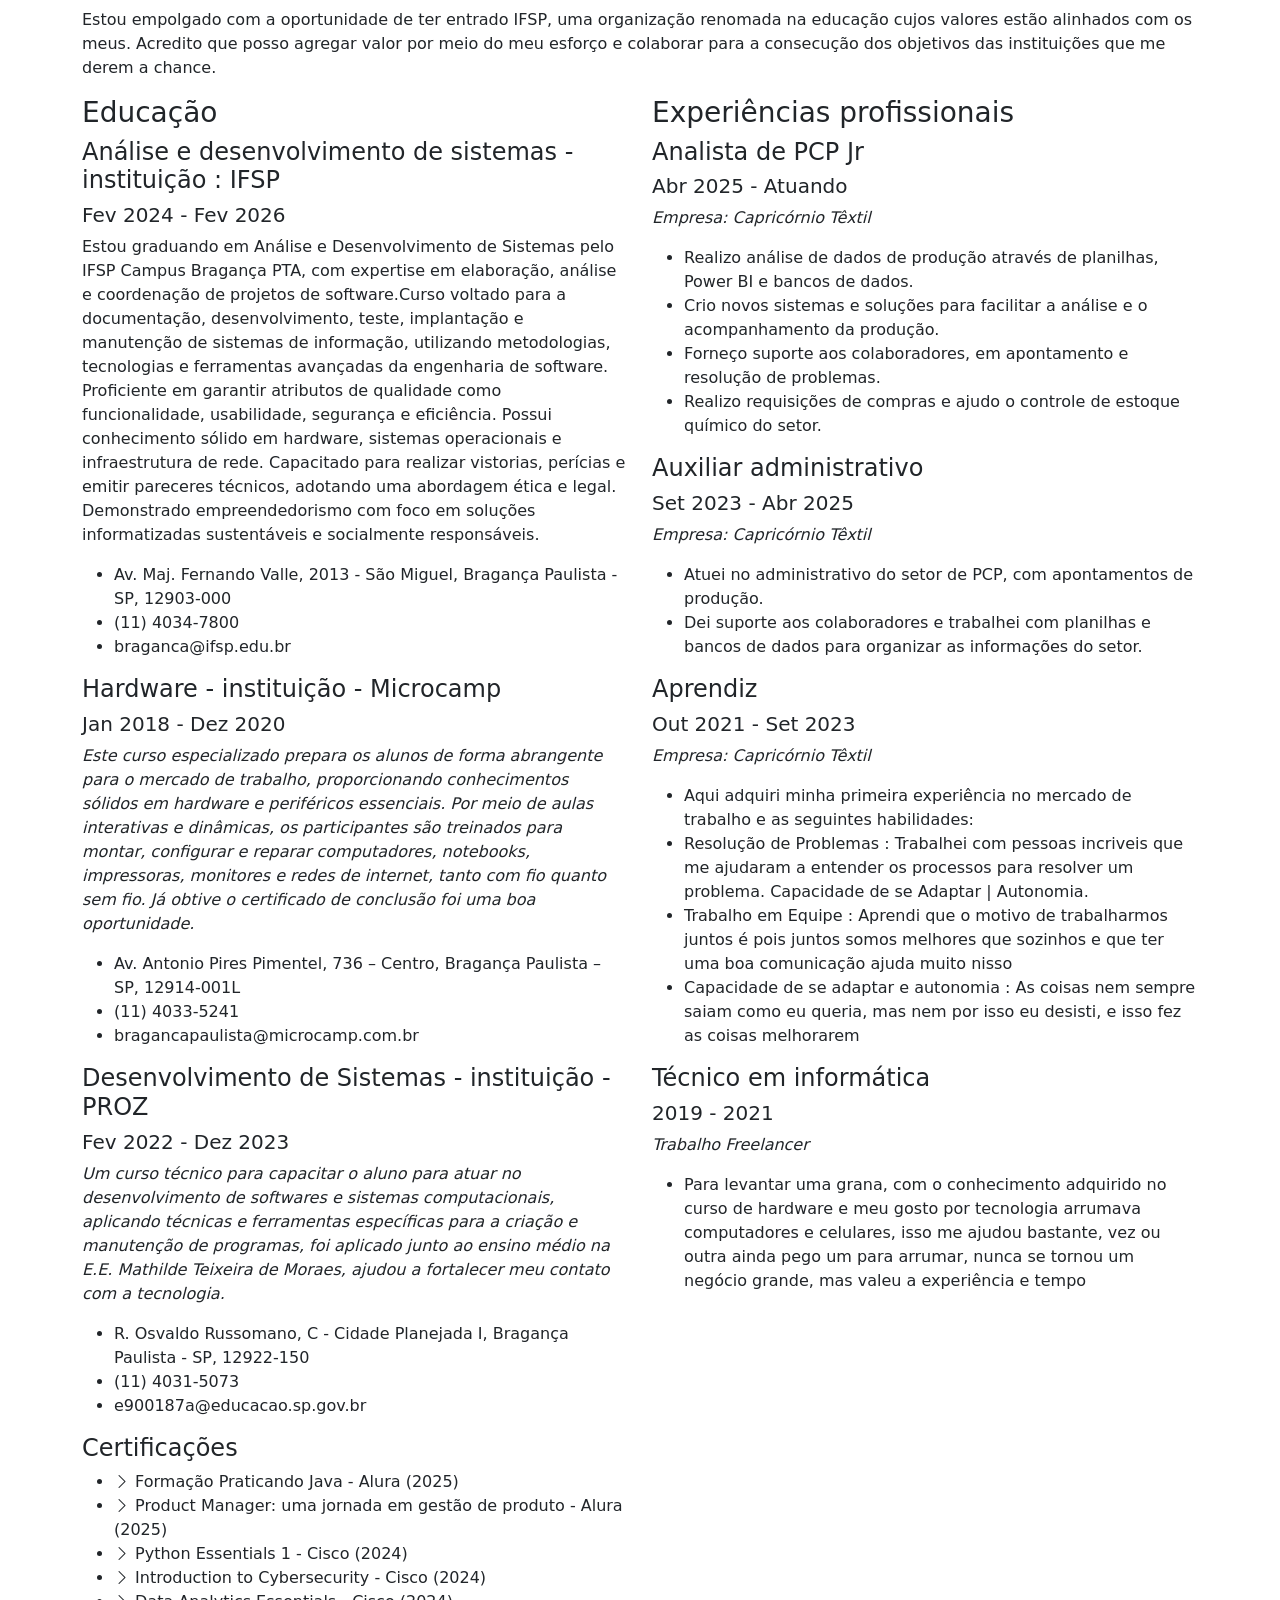
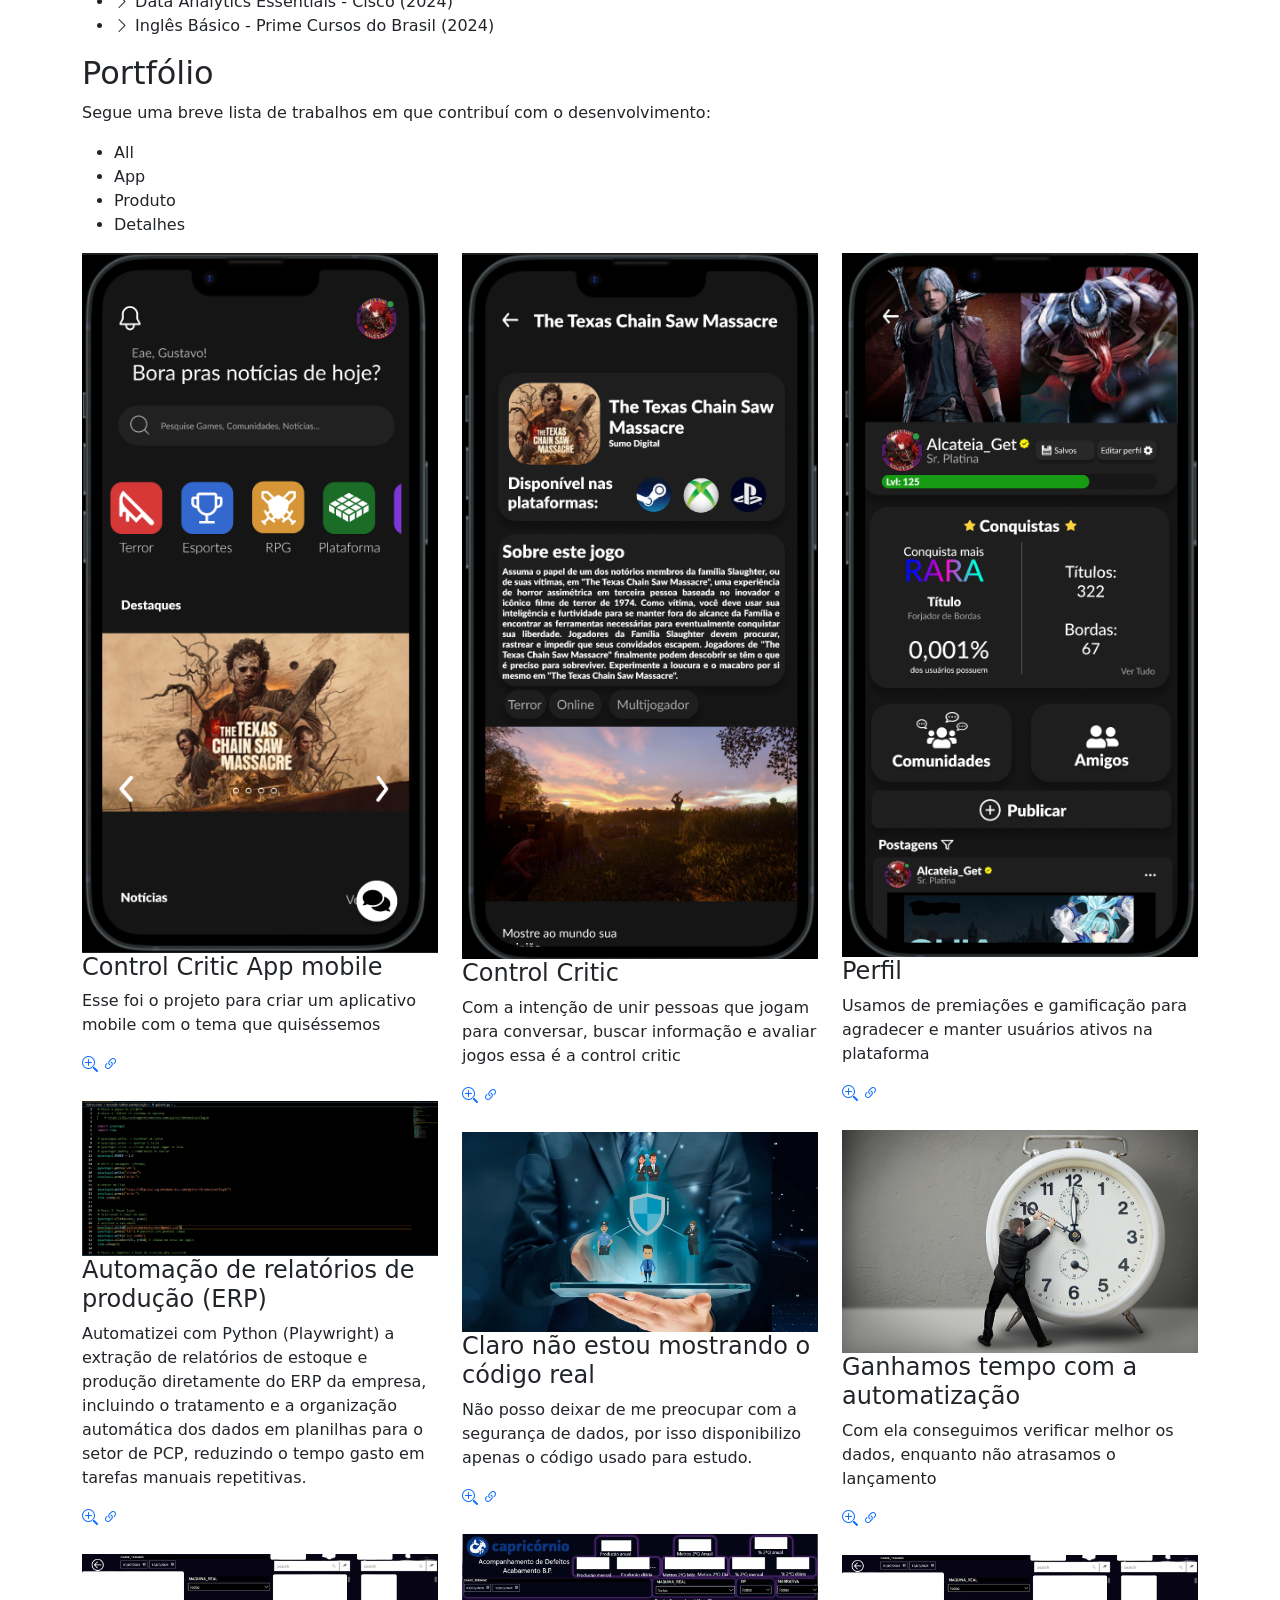
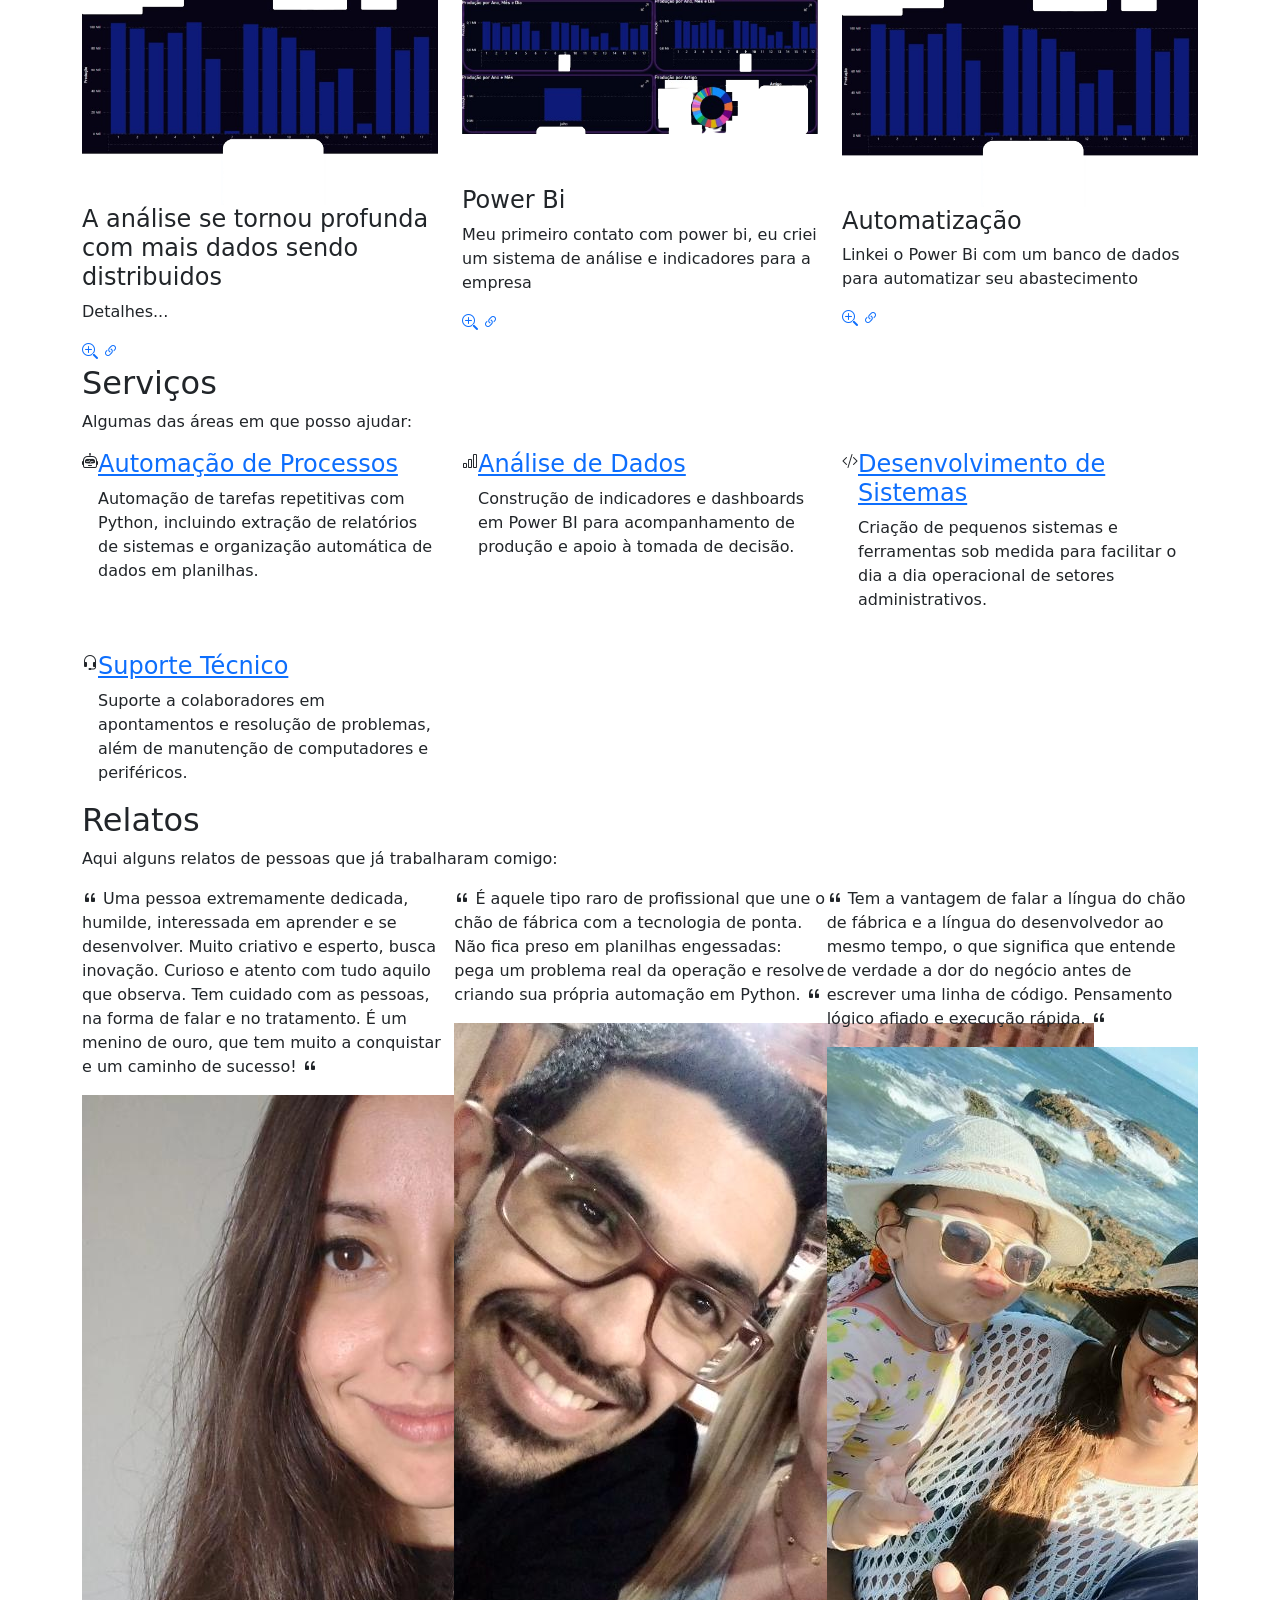
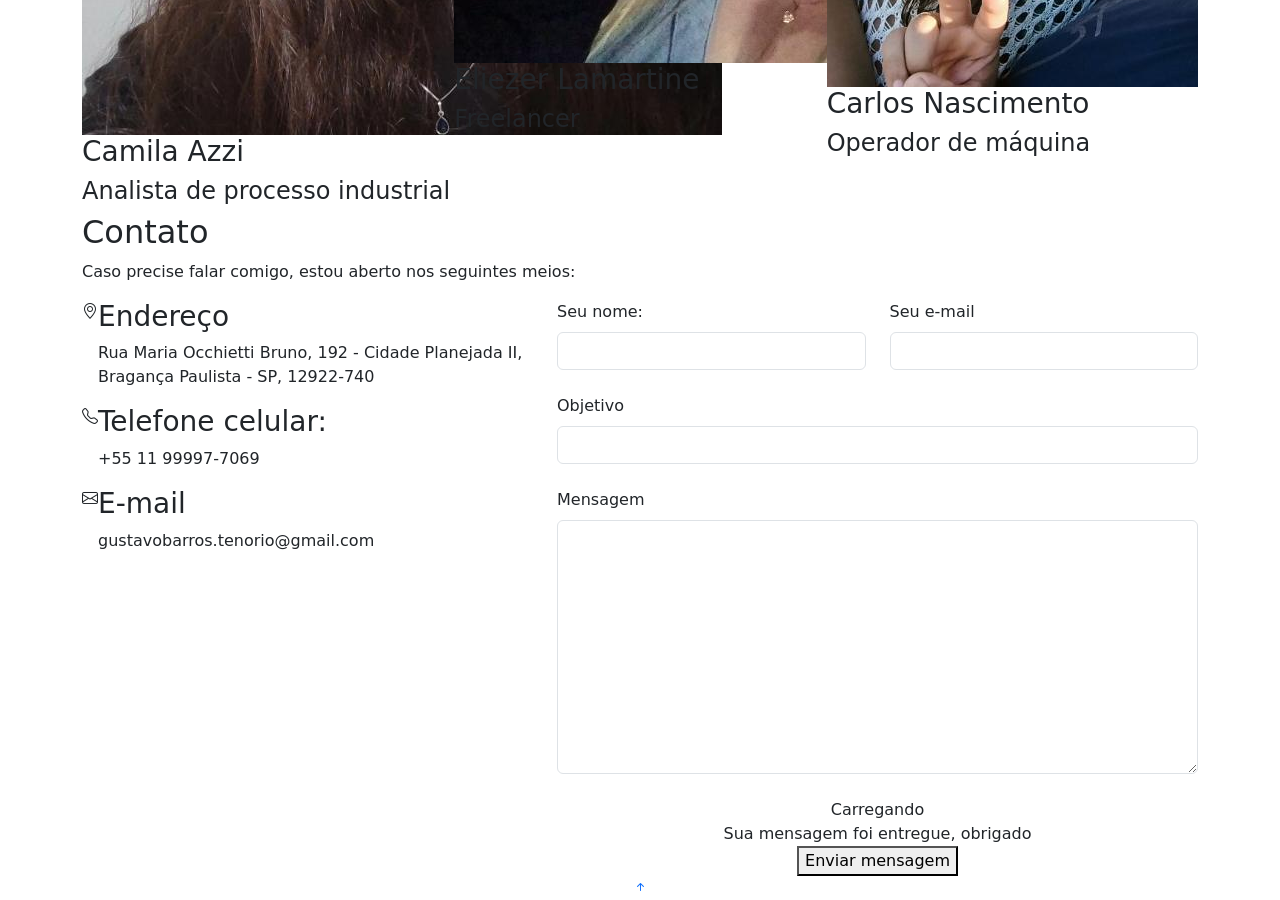
==== commit c7e91f02: "Update index.html" ====
--- a/index.html
+++ b/index.html
@@ -53,7 +53,7 @@
 
     <div class="social-links text-center">
       <a href="https://www.instagram.com/gustavo_b.tenorio/" target="_blank" rel="noopener" class="instagram"><i class="bi bi-instagram"></i></a>
-      <a href="https://encurtador.com.br/jThLg" target="_blank" rel="noopener" class="google-plus"><i class="bi bi-github"></i></a>
+      <a href="https://github.com/gustavotenorio26062005" target="_blank" rel="noopener" class="google-plus"><i class="bi bi-github"></i></a>
       <a href="https://www.linkedin.com/in/gustavo-tenório-27a30721a" target="_blank" rel="noopener" class="linkedin"><i class="bi bi-linkedin"></i></a>
     </div>
 
@@ -96,7 +96,7 @@
 
       <div class="container" data-aos="fade-up" data-aos-delay="100">
         <h2>Gustavo Tenório</h2>
-        <p>Eu sou <span class="typed" data-typed-items="Desenvolvedor., Analista de Processos., Freelancer.">Desenvolvedor</span><span class="typed-cursor typed-cursor--blink" aria-hidden="true"></span><span class="typed-cursor typed-cursor--blink" aria-hidden="true"></span></p>
+        <p>Eu sou <span class="typed" data-typed-items="Analista de PCP Jr., Dev em formação., Freelancer.">Analista de PCP Jr</span><span class="typed-cursor typed-cursor--blink" aria-hidden="true"></span><span class="typed-cursor typed-cursor--blink" aria-hidden="true"></span></p>
       </div>
 
     </section><!-- /Hero Section -->
@@ -117,15 +117,15 @@
             <img src="assets/img/my-profile-img.jpg" class="img-fluid" alt="">
           </div>
           <div class="col-lg-8 content">
-            <h2>Desenvolvedor &amp; Analista de Processos</h2>
+            <h2>Analista de PCP Jr &amp; Dev em Formação</h2>
             <p class="fst-italic py-3">
-              Estou atuando no administrativo da empresa, Capricórnio onde lido com os dados da produção e com os colaboradores, usando planilhas, Power BI e bancos de dados para tais fins.
+              Atualmente atuo como Analista de PCP Jr na Capricórnio Têxtil, onde lido com os dados de produção e dou suporte aos colaboradores, utilizando planilhas, Power BI e bancos de dados.
             </p>
             <div class="row">
               <div class="col-lg-6">
                 <ul>
                   <li><i class="bi bi-chevron-right"></i> <strong>Aniversário:</strong> <span>26 JUN 2005</span></li>
-                  <li><i class="bi bi-chevron-right"></i> <strong>GitHub:</strong> <span>https://encurtador.com.br/jThLg</span></li>
+                  <li><i class="bi bi-chevron-right"></i> <strong>GitHub:</strong> <span>https://github.com/gustavotenorio26062005</span></li>
                   <li><i class="bi bi-chevron-right"></i> <strong>Telefone:</strong> <span>+11 9 9997-7069</span></li>
                   <li><i class="bi bi-chevron-right"></i> <strong>Cidade:</strong> <span>Bragança Pta <br> São Paulo <br> Brasil</span></li>
                 </ul>
@@ -282,7 +282,7 @@
 
             <div class="resume-item">
               <h4>Análise e desenvolvimento de sistemas - instituição : IFSP</h4>
-              <h5>2024 - Graduando</h5>
+              <h5>Fev 2024 - Fev 2026</h5>
               <p>Estou graduando em Análise e Desenvolvimento de Sistemas pelo IFSP Campus Bragança PTA, com expertise em elaboração, análise e coordenação de projetos de software.Curso voltado para a documentação, desenvolvimento, teste, implantação e manutenção de sistemas de informação, utilizando metodologias, tecnologias e ferramentas avançadas da engenharia de software. Proficiente em garantir atributos de qualidade como funcionalidade, usabilidade, segurança e eficiência. Possui conhecimento sólido em hardware, sistemas operacionais e infraestrutura de rede. Capacitado para realizar vistorias, perícias e emitir pareceres técnicos, adotando uma abordagem ética e legal. Demonstrado empreendedorismo com foco em soluções informatizadas sustentáveis e socialmente responsáveis.</p>
               <ul>
                 <li>Av. Maj. Fernando Valle, 2013 - São Miguel, Bragança Paulista - SP, 12903-000</li>
@@ -293,7 +293,7 @@
 
             <div class="resume-item pb-0">
               <h4>Hardware - instituição - Microcamp</h4>
-              <h5>2018 - 2020</h5>
+              <h5>Jan 2018 - Dez 2020</h5>
               <p><em>Este curso especializado prepara os alunos de forma abrangente para o mercado de trabalho, proporcionando conhecimentos sólidos em hardware e periféricos essenciais. Por meio de aulas interativas e dinâmicas, os participantes são treinados para montar, configurar e reparar computadores, notebooks, impressoras, monitores e redes de internet, tanto com fio quanto sem fio. Já obtive o certificado de conclusão foi uma boa oportunidade.</em></p>
               <ul>
                 <li>Av. Antonio Pires Pimentel, 736 – Centro, Bragança Paulista – SP, 12914-001L</li>
@@ -304,7 +304,7 @@
 
             <div class="resume-item">
               <h4>Desenvolvimento de Sistemas - instituição - PROZ</h4>
-              <h5>2021 - 2023</h5>
+              <h5>Fev 2022 - Dez 2023</h5>
               <p><em>Um curso técnico para capacitar o aluno para atuar no desenvolvimento de softwares e sistemas computacionais, aplicando técnicas e ferramentas específicas para a criação e manutenção de programas, foi aplicado junto ao ensino médio na E.E.   Mathilde Teixeira de Moraes, ajudou a fortalecer meu contato com a tecnologia.</em></p>
               <ul>
                 <li>R. Osvaldo Russomano, C - Cidade Planejada I, Bragança Paulista - SP, 12922-150</li>
@@ -313,25 +313,47 @@
               </ul>
             </div><!-- Edn Resume Item -->
 
+            <div class="resume-item pb-0">
+              <h4>Certificações</h4>
+              <ul>
+                <li><i class="bi bi-chevron-right"></i> Formação Praticando Java - Alura (2025)</li>
+                <li><i class="bi bi-chevron-right"></i> Product Manager: uma jornada em gestão de produto - Alura (2025)</li>
+                <li><i class="bi bi-chevron-right"></i> Python Essentials 1 - Cisco (2024)</li>
+                <li><i class="bi bi-chevron-right"></i> Introduction to Cybersecurity - Cisco (2024)</li>
+                <li><i class="bi bi-chevron-right"></i> Data Analytics Essentials - Cisco (2024)</li>
+                <li><i class="bi bi-chevron-right"></i> Inglês Básico - Prime Cursos do Brasil (2024)</li>
+              </ul>
+            </div><!-- Edn Resume Item -->
+
           </div>
 
           <div class="col-lg-6" data-aos="fade-up" data-aos-delay="200">
             <h3 class="resume-title">Experiências profissionais </h3>
             <div class="resume-item">
-              <h4>Auxiliar administrativo</h4>
-              <h5>2023 - Atuando</h5>
+              <h4>Analista de PCP Jr</h4>
+              <h5>Abr 2025 - Atuando</h5>
               <p><em>Empresa: Capricórnio Têxtil </em></p>
               <ul>
-                <li>Realizo análize de dados através de planilhas, Power BI e bancos de dados para tais fins.</li>
-                <li>Crio novos sistemas para facilitar análise</li>
+                <li>Realizo análise de dados de produção através de planilhas, Power BI e bancos de dados.</li>
+                <li>Crio novos sistemas e soluções para facilitar a análise e o acompanhamento da produção.</li>
                 <li>Forneço suporte aos colaboradores, em apontamento e resolução de problemas.</li>
-                <li>Realizo requisições de compras e ajudo o controle de estoque químico do setor</li>
+                <li>Realizo requisições de compras e ajudo o controle de estoque químico do setor.</li>
               </ul>
             </div><!-- Edn Resume Item -->
 
             <div class="resume-item">
-              <h4>Jovem aprendiz</h4>
-              <h5>2021 - 2023</h5>
+              <h4>Auxiliar administrativo</h4>
+              <h5>Set 2023 - Abr 2025</h5>
+              <p><em>Empresa: Capricórnio Têxtil </em></p>
+              <ul>
+                <li>Atuei no administrativo do setor de PCP, com apontamentos de produção.</li>
+                <li>Dei suporte aos colaboradores e trabalhei com planilhas e bancos de dados para organizar as informações do setor.</li>
+              </ul>
+            </div><!-- Edn Resume Item -->
+
+            <div class="resume-item">
+              <h4>Aprendiz</h4>
+              <h5>Out 2021 - Set 2023</h5>
               <p><em>Empresa: Capricórnio Têxtil </em></p>
               <ul>
                 <li>Aqui adquiri minha primeira experiência no mercado de trabalho e as seguintes habilidades:</li>
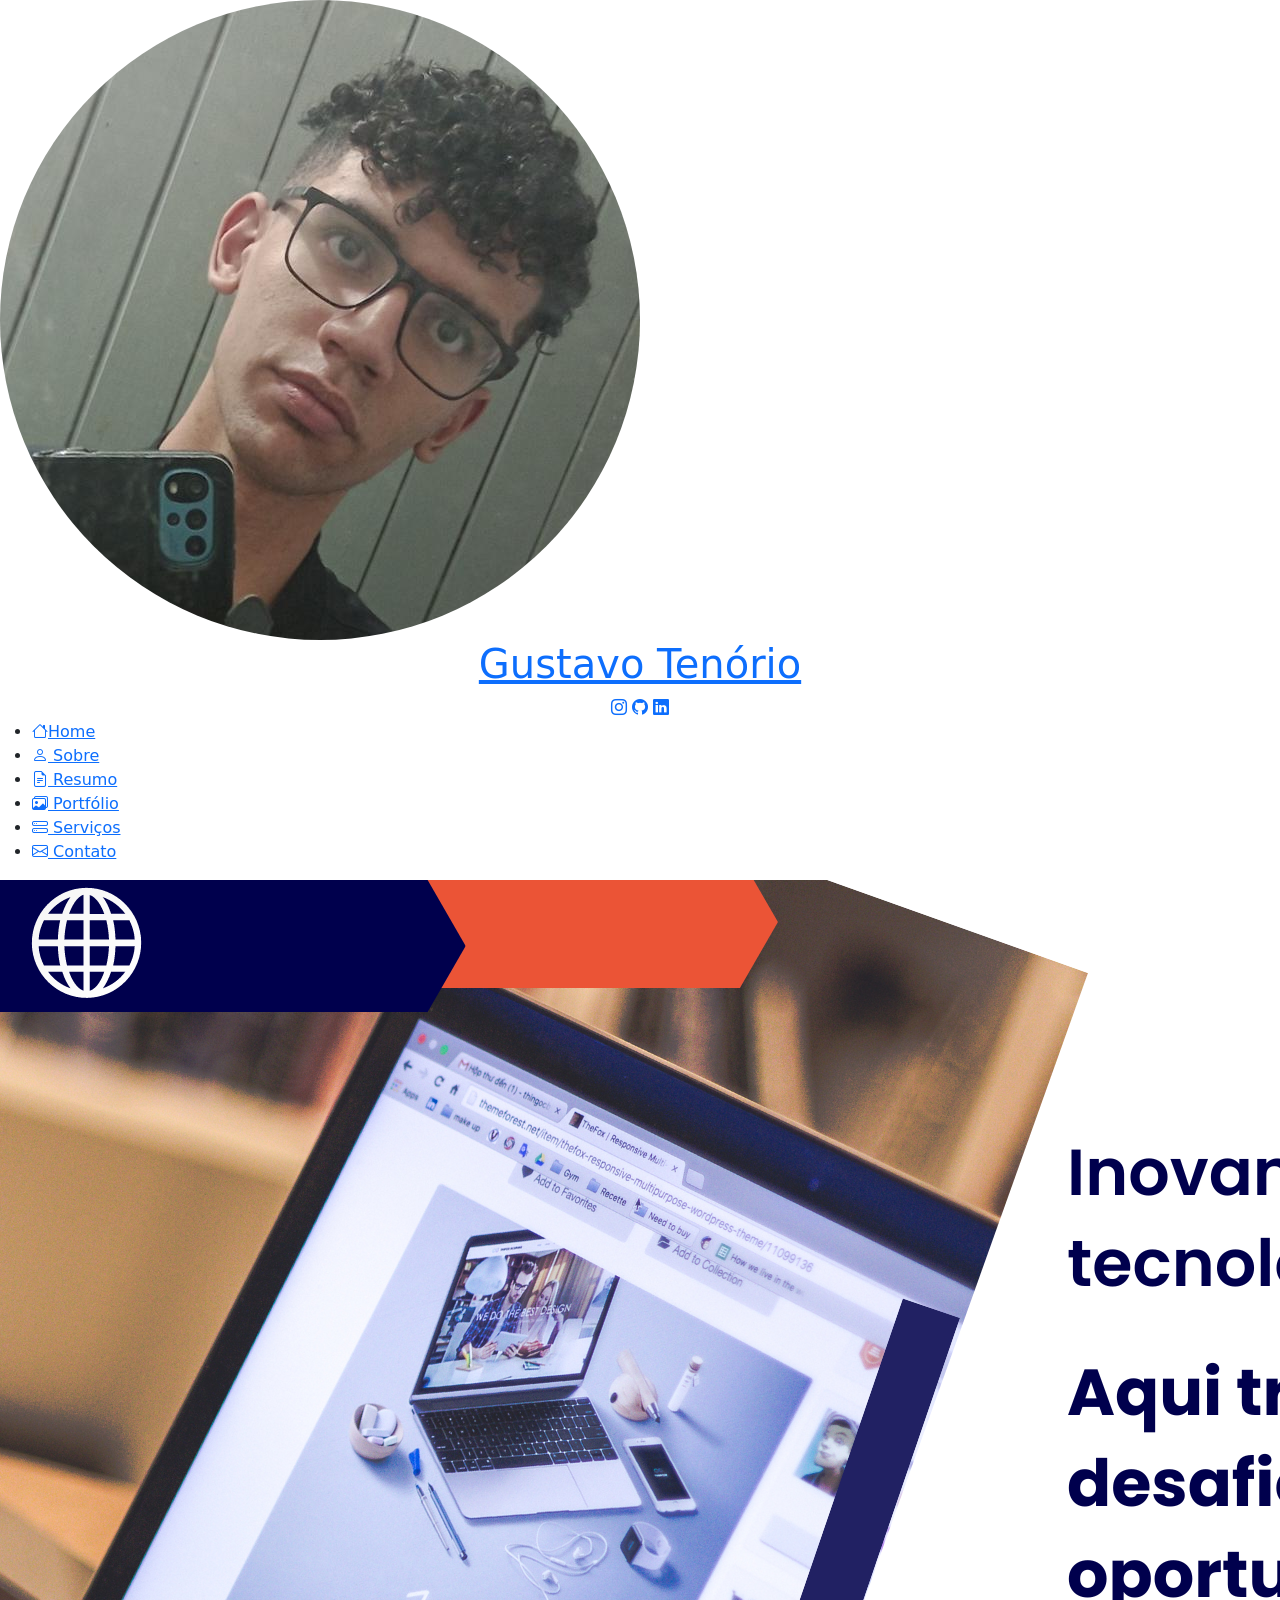
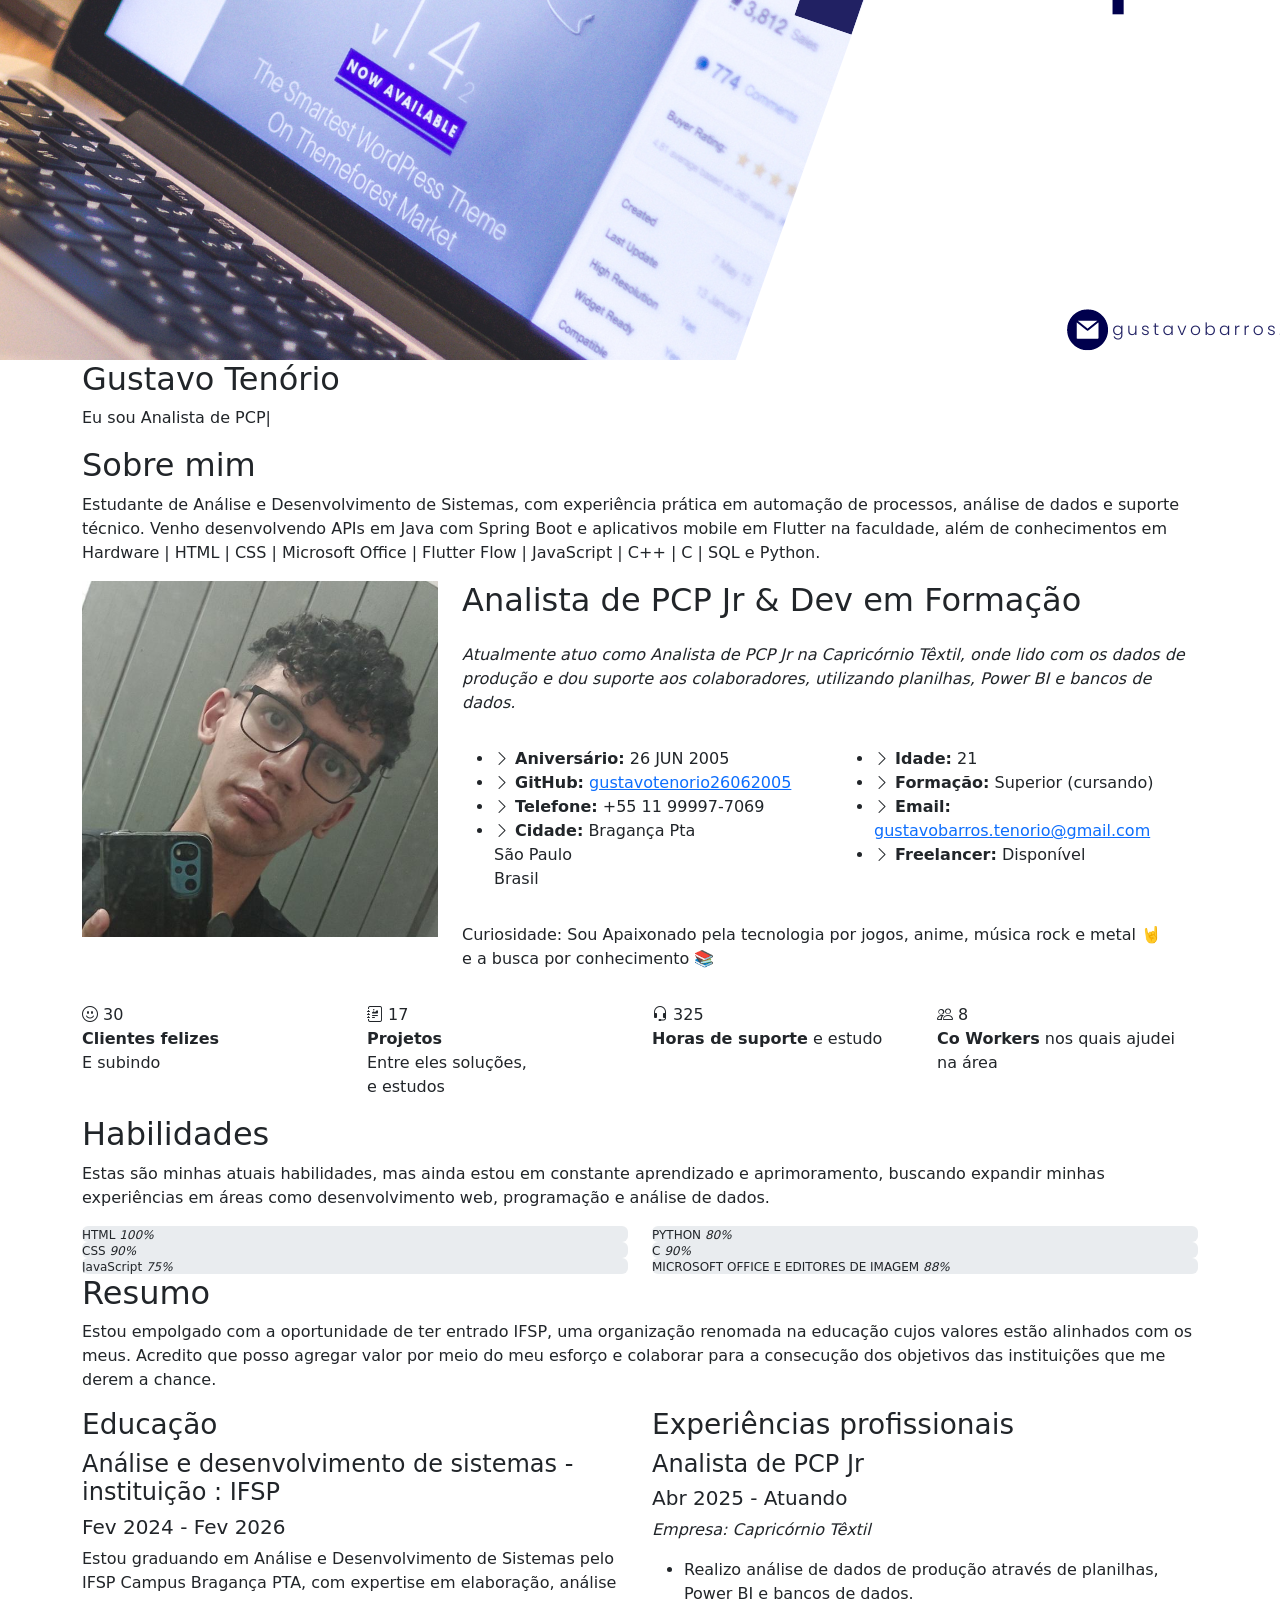
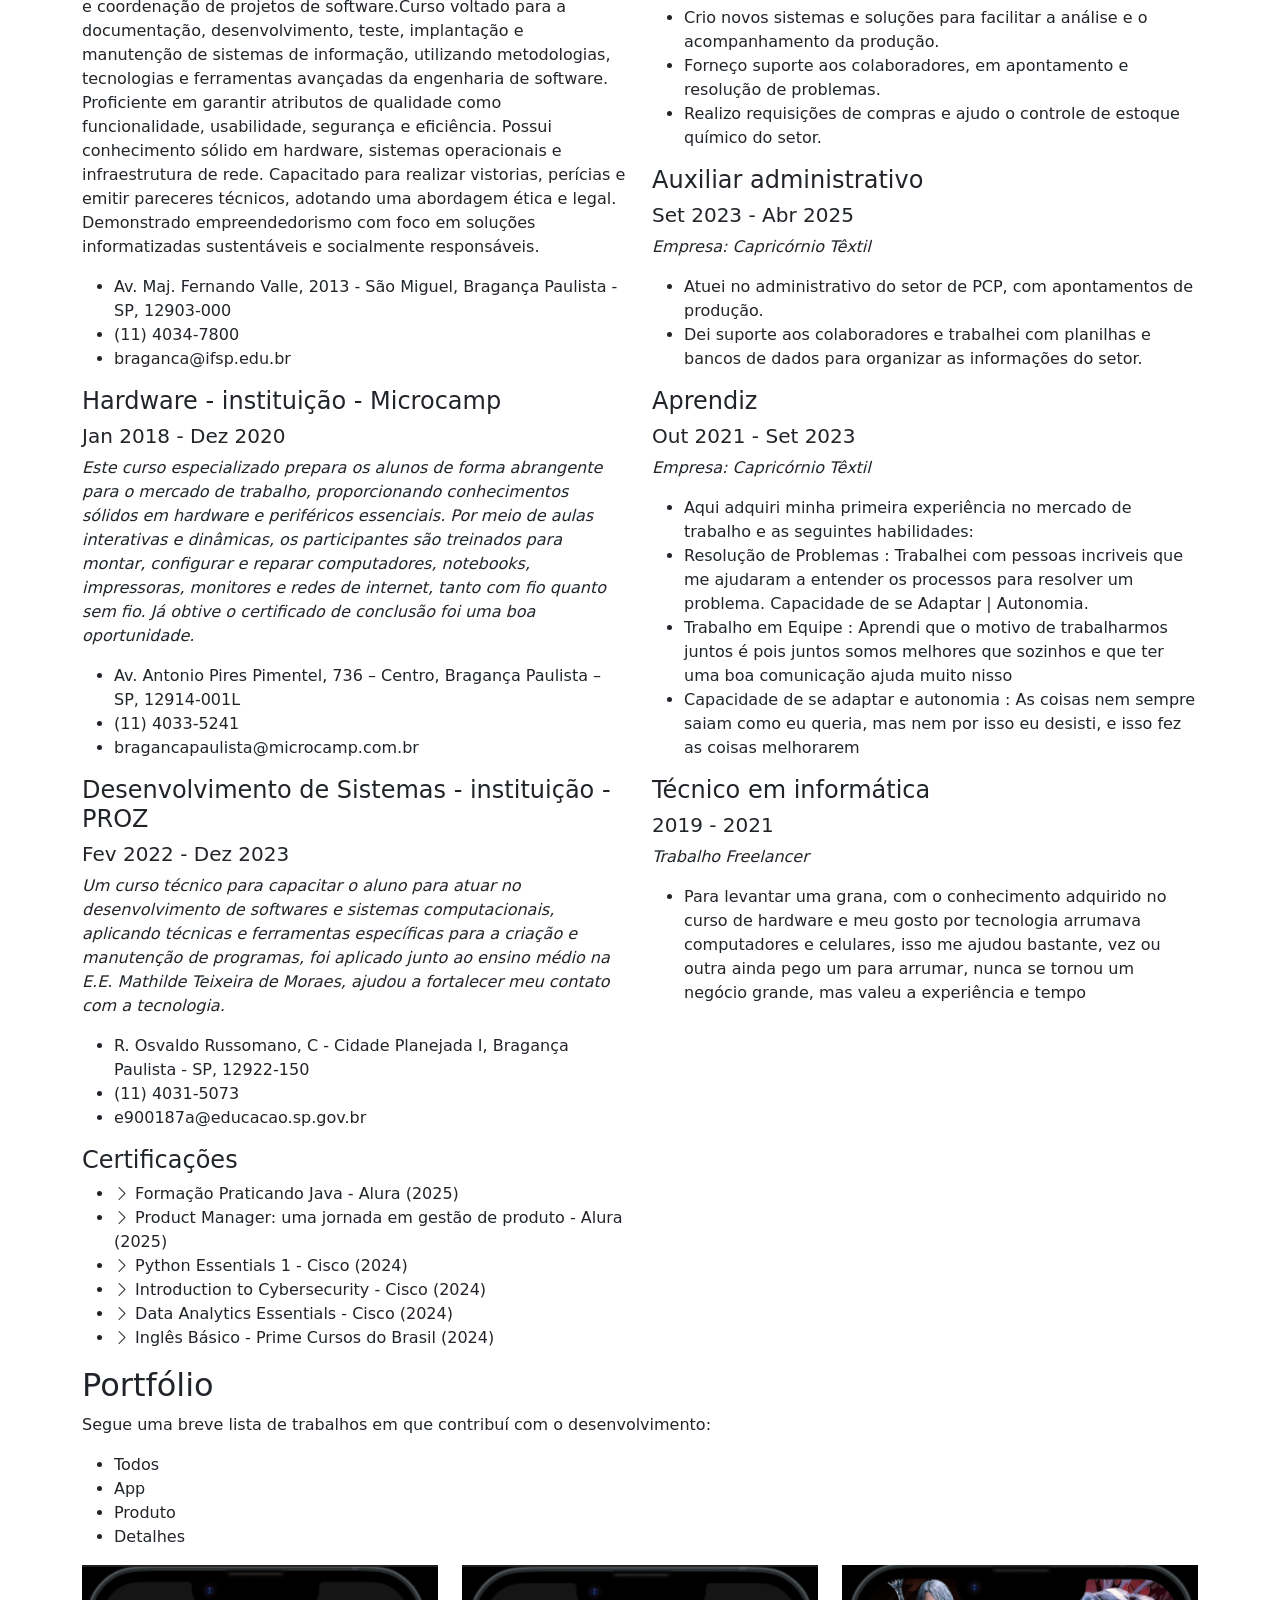
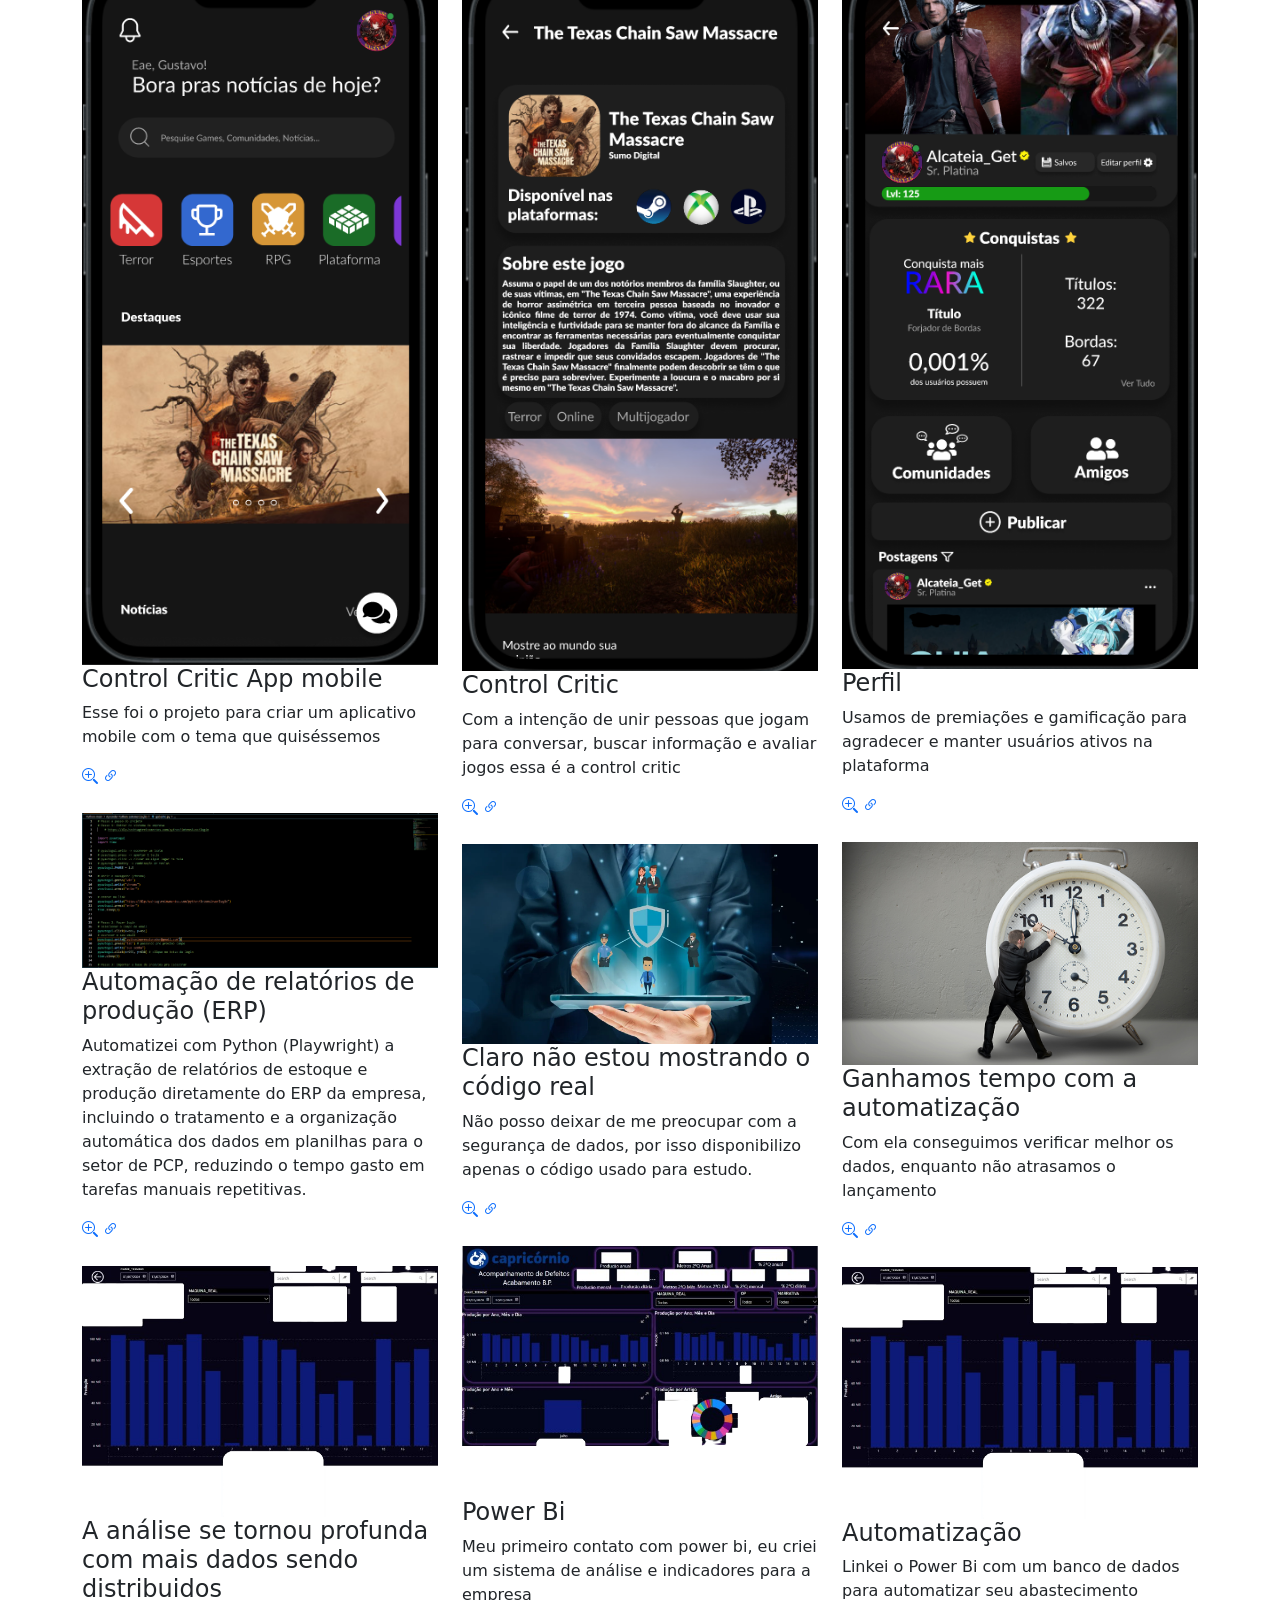
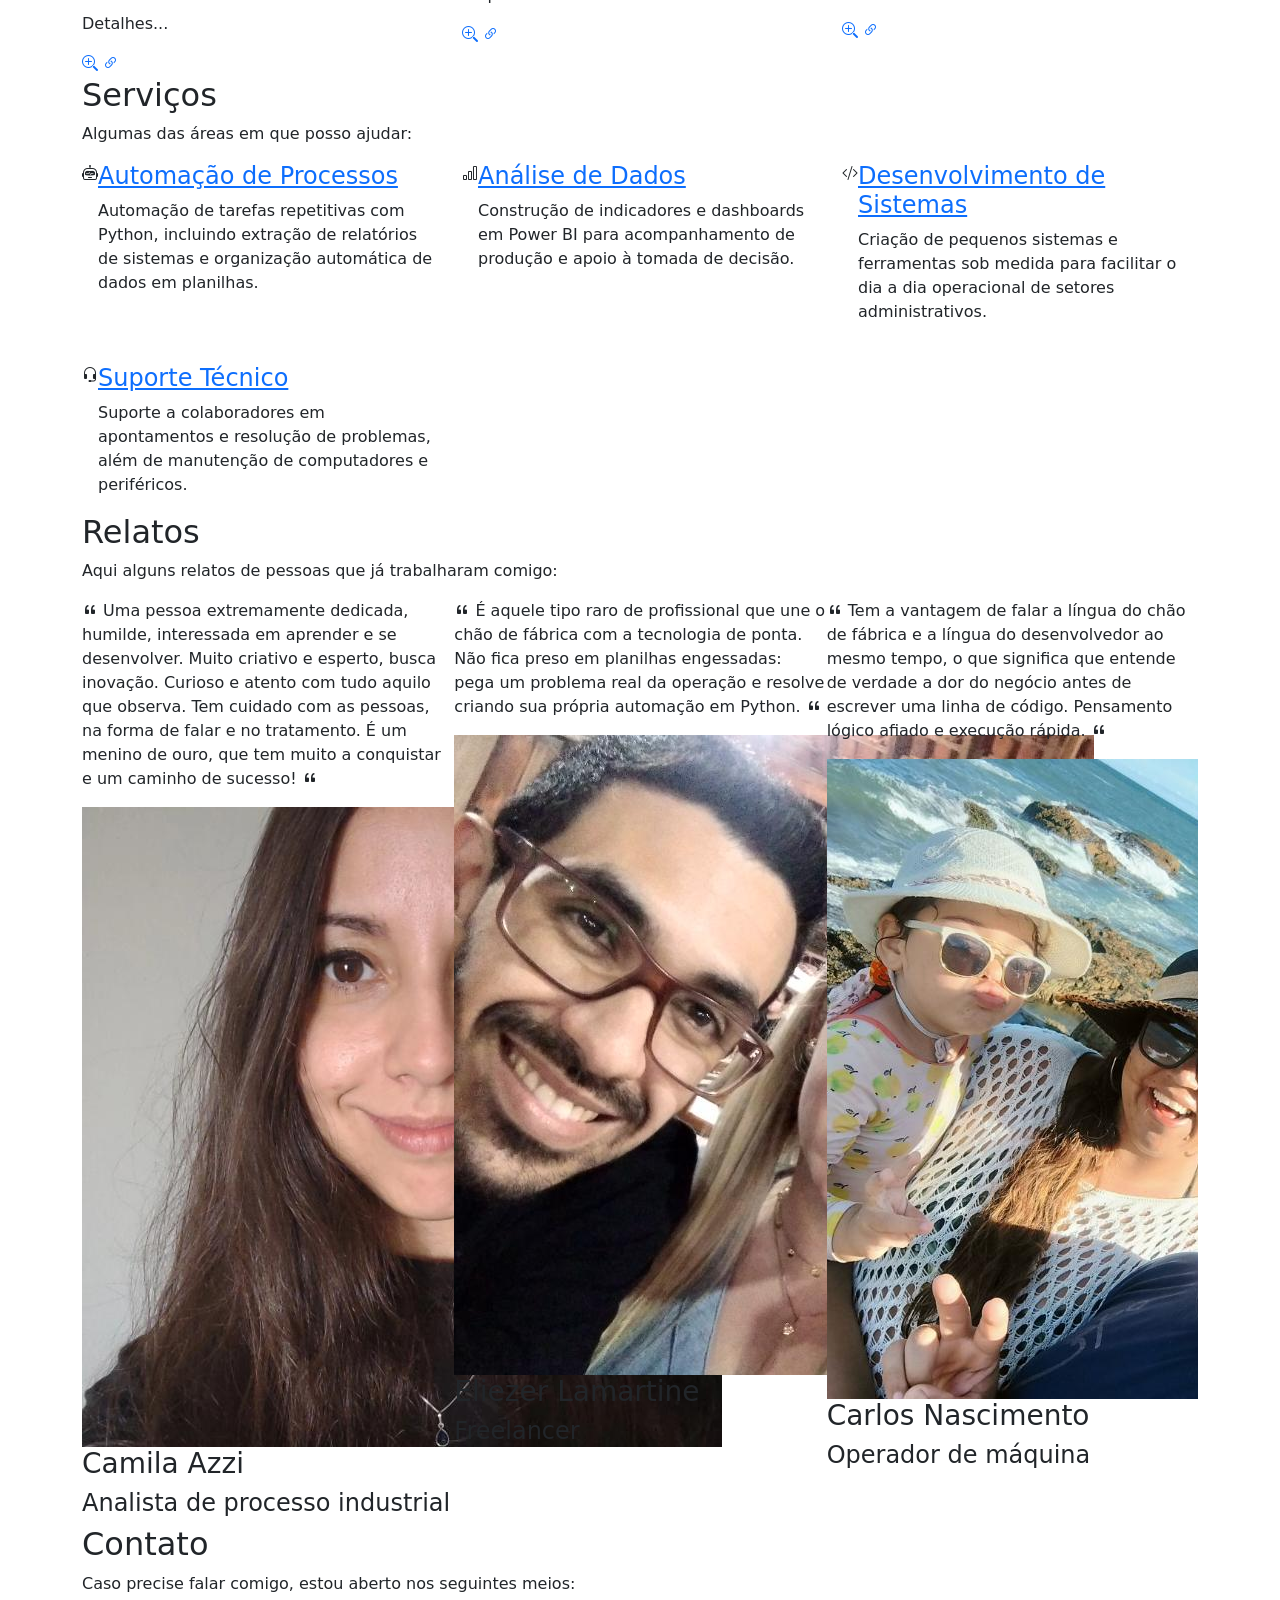
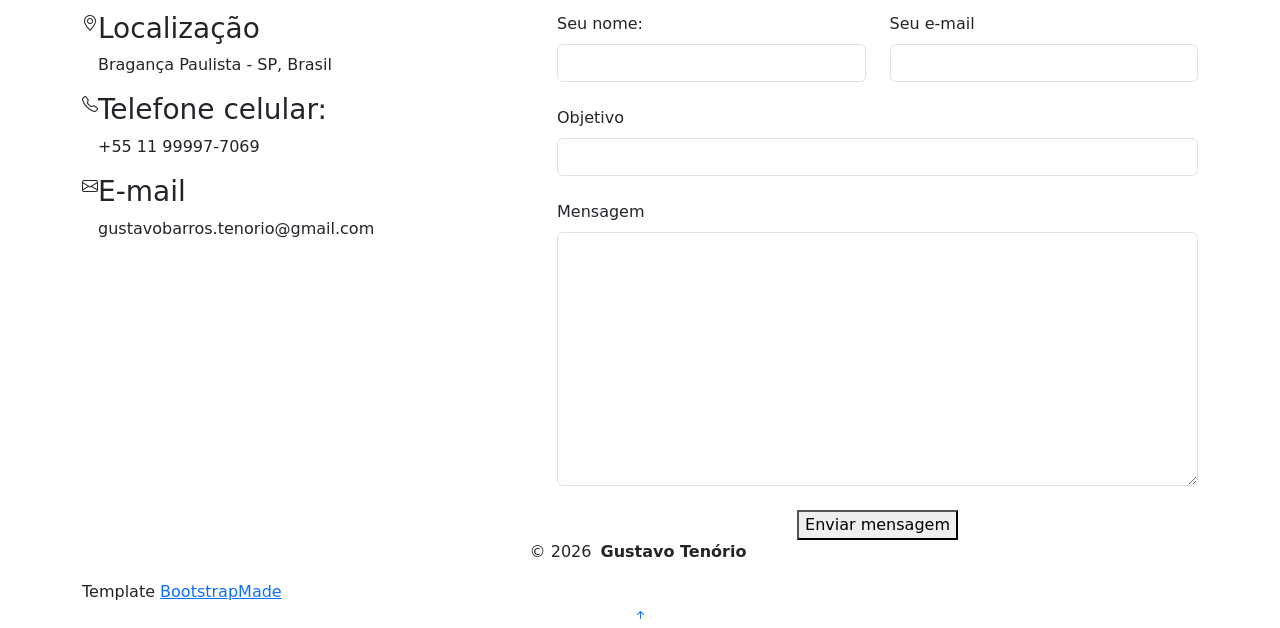
==== commit ebc35dd0: "Corrige formulário, links quebrados e limpa restos do template - Formulário de contato passa a usar " ====
--- a/index.html
+++ b/index.html
@@ -42,12 +42,10 @@
     <i class="header-toggle d-xl-none bi bi-list"></i>
 
     <div class="profile-img">
-      <img src="assets/img/my-profile-img.jpg" alt="" class="img-fluid rounded-circle">
+      <img src="assets/img/my-profile-img.jpg" alt="Foto de Gustavo Tenório" class="img-fluid rounded-circle">
     </div>
 
     <a href="index.html" class="logo d-flex align-items-center justify-content-center">
-      <!-- Uncomment the line below if you also wish to use an image logo -->
-      <!-- <img src="assets/img/logo.png" alt=""> -->
       <h1 class="sitename">Gustavo Tenório</h1>
     </a>
 
@@ -64,23 +62,6 @@
         <li><a href="#resume"><i class="bi bi-file-earmark-text navicon"></i> Resumo</a></li>
         <li><a href="#portfolio"><i class="bi bi-images navicon"></i> Portfólio</a></li>
         <li><a href="#services"><i class="bi bi-hdd-stack navicon"></i> Serviços</a></li>
-        <li class="dropdown"><a href="#"><i class="bi bi-menu-button navicon"></i> <span>Opções</span> <i class="bi bi-chevron-down toggle-dropdown"></i></a>
-          <ul>
-            <li><a href="#">Dropdown 1</a></li>
-            <li class="dropdown"><a href="#"><span>Deep Dropdown</span> <i class="bi bi-chevron-down toggle-dropdown"></i></a>
-              <ul>
-                <li><a href="#">Deep Dropdown 1</a></li>
-                <li><a href="#">Deep Dropdown 2</a></li>
-                <li><a href="#">Deep Dropdown 3</a></li>
-                <li><a href="#">Deep Dropdown 4</a></li>
-                <li><a href="#">Deep Dropdown 5</a></li>
-              </ul>
-            </li>
-            <li><a href="#">Dropdown 2</a></li>
-            <li><a href="#">Dropdown 3</a></li>
-            <li><a href="#">Dropdown 4</a></li>
-          </ul>
-        </li>
         <li><a href="#contact"><i class="bi bi-envelope navicon"></i> Contato</a></li>
       </ul>
     </nav>
@@ -96,7 +77,7 @@
 
       <div class="container" data-aos="fade-up" data-aos-delay="100">
         <h2>Gustavo Tenório</h2>
-        <p>Eu sou <span class="typed" data-typed-items="Analista de PCP Jr., Dev em formação., Freelancer.">Analista de PCP Jr</span><span class="typed-cursor typed-cursor--blink" aria-hidden="true"></span><span class="typed-cursor typed-cursor--blink" aria-hidden="true"></span></p>
+        <p>Eu sou <span class="typed" data-typed-items="Analista de PCP Jr., Dev em formação., Freelancer.">Analista de PCP Jr</span></p>
       </div>
 
     </section><!-- /Hero Section -->
@@ -125,8 +106,8 @@
               <div class="col-lg-6">
                 <ul>
                   <li><i class="bi bi-chevron-right"></i> <strong>Aniversário:</strong> <span>26 JUN 2005</span></li>
-                  <li><i class="bi bi-chevron-right"></i> <strong>GitHub:</strong> <span>https://github.com/gustavotenorio26062005</span></li>
-                  <li><i class="bi bi-chevron-right"></i> <strong>Telefone:</strong> <span>+11 9 9997-7069</span></li>
+                  <li><i class="bi bi-chevron-right"></i> <strong>GitHub:</strong> <span><a href="https://github.com/gustavotenorio26062005" target="_blank" rel="noopener">gustavotenorio26062005</a></span></li>
+                  <li><i class="bi bi-chevron-right"></i> <strong>Telefone:</strong> <span>+55 11 99997-7069</span></li>
                   <li><i class="bi bi-chevron-right"></i> <strong>Cidade:</strong> <span>Bragança Pta <br> São Paulo <br> Brasil</span></li>
                 </ul>
               </div>
@@ -134,7 +115,7 @@
                 <ul>
                   <li><i class="bi bi-chevron-right"></i> <strong>Idade:</strong> <span>21</span></li>
                   <li><i class="bi bi-chevron-right"></i> <strong>Formação:</strong> <span>Superior (cursando)</span></li>
-                  <li><i class="bi bi-chevron-right"></i> <strong>Email:</strong> <span>gustavobarros.tenorio@gmail.com</span></li>
+                  <li><i class="bi bi-chevron-right"></i> <strong>Email:</strong> <span><a href="mailto:gustavobarros.tenorio@gmail.com">gustavobarros.tenorio@gmail.com</a></span></li>
                   <li><i class="bi bi-chevron-right"></i> <strong>Freelancer:</strong> <span>Disponível</span></li>
                 </ul>
               </div>
@@ -395,11 +376,10 @@
         <div class="isotope-layout" data-default-filter="*" data-layout="masonry" data-sort="original-order">
 
           <ul class="portfolio-filters isotope-filters" data-aos="fade-up" data-aos-delay="100">
-            <li data-filter="*" class="filter-active">All</li>
+            <li data-filter="*" class="filter-active">Todos</li>
             <li data-filter=".filter-app">App</li>
             <li data-filter=".filter-product">Produto</li>
             <li data-filter=".filter-branding">Detalhes</li>
-            <!--<li data-filter=".filter-books">Books</li>-->
           </ul>
 
           <div class="row gy-4 isotope-container" data-aos="fade-up" data-aos-delay="200">
@@ -410,8 +390,8 @@
                 <div class="portfolio-info">
                   <h4>Control Critic App mobile</h4>
                   <p>Esse foi o projeto para criar um aplicativo mobile com o tema que quiséssemos</p>
-                  <a href="assets/img/portfolio/app-1.jpg" title="App 1" data-gallery="portfolio-gallery-app" class="glightbox preview-link"><i class="bi bi-zoom-in"></i></a>
-                  <a href="portfolio-details.html" title="More Details" class="details-link"><i class="bi bi-link-45deg"></i></a>
+                  <a href="assets/img/portfolio/app-1.PNG" title="App 1" data-gallery="portfolio-gallery-app" class="glightbox preview-link"><i class="bi bi-zoom-in"></i></a>
+                  <a href="portfolio-details.html" title="Mais detalhes" class="details-link"><i class="bi bi-link-45deg"></i></a>
                 </div>
               </div>
             </div><!-- End Portfolio Item -->
@@ -423,7 +403,7 @@
                   <h4>Control Critic</h4>
                   <p>Com a intenção de unir pessoas que jogam para conversar, buscar informação e avaliar jogos essa é a control critic</p>
                   <a href="assets/img/portfolio/product-1.jpg" title="Product 1" data-gallery="portfolio-gallery-product" class="glightbox preview-link"><i class="bi bi-zoom-in"></i></a>
-                  <a href="portfolio-details.html" title="More Details" class="details-link"><i class="bi bi-link-45deg"></i></a>
+                  <a href="portfolio-details.html" title="Mais detalhes" class="details-link"><i class="bi bi-link-45deg"></i></a>
                 </div>
               </div>
             </div><!-- End Portfolio Item -->
@@ -434,24 +414,11 @@
                 <div class="portfolio-info">
                   <h4>Perfil</h4>
                   <p>Usamos de premiações e gamificação para agradecer e manter usuários ativos na plataforma</p>
-                  <a href="assets/img/portfolio/branding-1.jpg" title="Branding 1" data-gallery="portfolio-gallery-branding" class="glightbox preview-link"><i class="bi bi-zoom-in"></i></a>
-                  <a href="portfolio-details.html" title="More Details" class="details-link"><i class="bi bi-link-45deg"></i></a>
-                </div>
-              </div>
-            </div><!-- End Portfolio Item -->
-
-            <!--
-            <div class="col-lg-4 col-md-6 portfolio-item isotope-item filter-books">
-              <div class="portfolio-content h-100">
-                <img src="assets/img/portfolio/books-1.jpg" class="img-fluid" alt="">
-                <div class="portfolio-info">
-                  <h4>Books 1</h4>
-                  <p>Lorem ipsum, dolor sit amet consectetur</p>
-                  <a href="assets/img/portfolio/books-1.jpg" title="Branding 1" data-gallery="portfolio-gallery-book" class="glightbox preview-link"><i class="bi bi-zoom-in"></i></a>
-                  <a href="portfolio-details.html" title="More Details" class="details-link"><i class="bi bi-link-45deg"></i></a>
-                </div>
-              </div>
-            </div> End Portfolio Item -->
+                  <a href="assets/img/portfolio/branding-1.PNG" title="Branding 1" data-gallery="portfolio-gallery-branding" class="glightbox preview-link"><i class="bi bi-zoom-in"></i></a>
+                  <a href="portfolio-details.html" title="Mais detalhes" class="details-link"><i class="bi bi-link-45deg"></i></a>
+                </div>
+              </div>
+            </div><!-- End Portfolio Item -->
 
             <div class="col-lg-4 col-md-6 portfolio-item isotope-item filter-app">
               <div class="portfolio-content h-100">
@@ -460,7 +427,7 @@
                   <h4>Automação de relatórios de produção (ERP)</h4>
                   <p>Automatizei com Python (Playwright) a extração de relatórios de estoque e produção diretamente do ERP da empresa, incluindo o tratamento e a organização automática dos dados em planilhas para o setor de PCP, reduzindo o tempo gasto em tarefas manuais repetitivas.</p>
                   <a href="assets/img/portfolio/app-2.jpg" title="App 2" data-gallery="portfolio-gallery-app" class="glightbox preview-link"><i class="bi bi-zoom-in"></i></a>
-                  <a href="portfolio-details.html" title="More Details" class="details-link"><i class="bi bi-link-45deg"></i></a>
+                  <a href="portfolio-details.html" title="Mais detalhes" class="details-link"><i class="bi bi-link-45deg"></i></a>
                 </div>
               </div>
             </div><!-- End Portfolio Item -->
@@ -472,7 +439,7 @@
                   <h4>Ganhamos tempo com a automatização</h4>
                   <p>Com ela conseguimos verificar melhor os dados, enquanto não atrasamos o lançamento</p>
                   <a href="assets/img/portfolio/product-2.jpg" title="Product 2" data-gallery="portfolio-gallery-product" class="glightbox preview-link"><i class="bi bi-zoom-in"></i></a>
-                  <a href="portfolio-details.html" title="More Details" class="details-link"><i class="bi bi-link-45deg"></i></a>
+                  <a href="portfolio-details.html" title="Mais detalhes" class="details-link"><i class="bi bi-link-45deg"></i></a>
                 </div>
               </div>
             </div><!-- End Portfolio Item -->
@@ -484,19 +451,7 @@
                   <h4>Claro não estou mostrando o código real</h4>
                   <p>Não posso deixar de me preocupar com a segurança de dados, por isso disponibilizo apenas o código usado para estudo.</p>
                   <a href="assets/img/portfolio/branding-2.jpg" title="Branding 2" data-gallery="portfolio-gallery-branding" class="glightbox preview-link"><i class="bi bi-zoom-in"></i></a>
-                  <a href="portfolio-details.html" title="More Details" class="details-link"><i class="bi bi-link-45deg"></i></a>
-                </div>
-              </div>
-            </div><!-- End Portfolio Item -->
-
-            <!--<div class="col-lg-4 col-md-6 portfolio-item isotope-item filter-books">
-              <div class="portfolio-content h-100">
-                <img src="assets/img/portfolio/books-2.jpg" class="img-fluid" alt="">
-                <div class="portfolio-info">
-                  <h4>Books 2</h4>
-                  <p>Lorem ipsum, dolor sit amet consectetur</p>
-                  <a href="assets/img/portfolio/books-2.jpg" title="Branding 2" data-gallery="portfolio-gallery-book" class="glightbox preview-link"><i class="bi bi-zoom-in"></i></a>
-                  <a href="portfolio-details.html" title="More Details" class="details-link"><i class="bi bi-link-45deg"></i></a>
+                  <a href="portfolio-details.html" title="Mais detalhes" class="details-link"><i class="bi bi-link-45deg"></i></a>
                 </div>
               </div>
             </div><!-- End Portfolio Item -->
@@ -508,7 +463,7 @@
                   <h4>Power Bi</h4>
                   <p>Meu primeiro contato com power bi, eu criei um sistema de análise e indicadores para a empresa</p>
                   <a href="assets/img/portfolio/app-3.jpg" title="App 3" data-gallery="portfolio-gallery-app" class="glightbox preview-link"><i class="bi bi-zoom-in"></i></a>
-                  <a href="portfolio-details.html" title="More Details" class="details-link"><i class="bi bi-link-45deg"></i></a>
+                  <a href="portfolio-details.html" title="Mais detalhes" class="details-link"><i class="bi bi-link-45deg"></i></a>
                 </div>
               </div>
             </div><!-- End Portfolio Item -->
@@ -520,7 +475,7 @@
                   <h4>A análise se tornou profunda com mais dados sendo distribuidos</h4>
                   <p>Detalhes...</p>
                   <a href="assets/img/portfolio/product-3.jpg" title="Product 3" data-gallery="portfolio-gallery-product" class="glightbox preview-link"><i class="bi bi-zoom-in"></i></a>
-                  <a href="portfolio-details.html" title="More Details" class="details-link"><i class="bi bi-link-45deg"></i></a>
+                  <a href="portfolio-details.html" title="Mais detalhes" class="details-link"><i class="bi bi-link-45deg"></i></a>
                 </div>
               </div>
             </div><!-- End Portfolio Item -->
@@ -532,19 +487,7 @@
                   <h4>Automatização</h4>
                   <p>Linkei o Power Bi com um banco de dados para automatizar seu abastecimento</p>
                   <a href="assets/img/portfolio/branding-3.jpg" title="Branding 2" data-gallery="portfolio-gallery-branding" class="glightbox preview-link"><i class="bi bi-zoom-in"></i></a>
-                  <a href="portfolio-details.html" title="More Details" class="details-link"><i class="bi bi-link-45deg"></i></a>
-                </div>
-              </div>
-            </div><!-- End Portfolio Item -->
-
-            <!--<div class="col-lg-4 col-md-6 portfolio-item isotope-item filter-books">
-              <div class="portfolio-content h-100">
-                <img src="assets/img/portfolio/books-3.jpg" class="img-fluid" alt="">
-                <div class="portfolio-info">
-                  <h4>Books 3</h4>
-                  <p>Lorem ipsum, dolor sit amet consectetur</p>
-                  <a href="assets/img/portfolio/books-3.jpg" title="Branding 3" data-gallery="portfolio-gallery-book" class="glightbox preview-link"><i class="bi bi-zoom-in"></i></a>
-                  <a href="portfolio-details.html" title="More Details" class="details-link"><i class="bi bi-link-45deg"></i></a>
+                  <a href="portfolio-details.html" title="Mais detalhes" class="details-link"><i class="bi bi-link-45deg"></i></a>
                 </div>
               </div>
             </div><!-- End Portfolio Item -->
@@ -717,8 +660,8 @@
               <div class="info-item d-flex" data-aos="fade-up" data-aos-delay="200">
                 <i class="bi bi-geo-alt flex-shrink-0"></i>
                 <div>
-                  <h3>Endereço</h3>
-                  <p>Rua Maria Occhietti Bruno, 192 - Cidade Planejada II, Bragança Paulista - SP, 12922-740</p>
+                  <h3>Localização</h3>
+                  <p>Bragança Paulista - SP, Brasil</p>
                 </div>
               </div><!-- End Info Item -->
 
@@ -737,13 +680,13 @@
                   <p>gustavobarros.tenorio@gmail.com</p>
                 </div>
               </div><!-- End Info Item -->
-
-              <iframe src="https://www.google.com/maps/embed?pb=!1m18!1m12!1m3!1d3675.1591692604097!2d-46.56167751852308!3d-22.907499284386315!2m3!1f0!2f0!3f0!3m2!1i1024!2i768!4f13.1!3m3!1m2!1s0x94cecb01843c4947%3A0x9496a155f50eaf38!2sRua%20Maria%20Occhietti%20Bruno%2C%20192%20-%20Cidade%20Planejada%20II%2C%20Bragan%C3%A7a%20Paulista%20-%20SP%2C%2012922-740!5e0!3m2!1spt-BR!2sbr!4v1720544099529!5m2!1spt-BR!2sbr" frameborder="0" style="border:0; width: 100%; height: 270px;" allowfullscreen="" loading="lazy" referrerpolicy="no-referrer-when-downgrade"></iframe>
             </div>
           </div>
 
           <div class="col-lg-7">
-            <form action="forms/contact.php" method="post" class="php-email-form" data-aos="fade-up" data-aos-delay="200">
+            <form name="contato" method="POST" action="/?enviado=1#contact" data-netlify="true" netlify-honeypot="bot-field" class="php-email-form" data-aos="fade-up" data-aos-delay="200">
+              <input type="hidden" name="form-name" value="contato">
+              <p class="d-none"><label>Não preencha: <input name="bot-field"></label></p>
               <div class="row gy-4">
 
                 <div class="col-md-6">
@@ -767,9 +710,6 @@
                 </div>
 
                 <div class="col-md-12 text-center">
-                  <div class="loading">Carregando</div>
-                  <div class="error-message"></div>
-                  <div class="sent-message">Sua mensagem foi entregue, obrigado</div>
 
                   <button type="submit">Enviar mensagem</button>
                 </div>
@@ -786,23 +726,16 @@
 
   </main>
 
- <!-- <footer id="footer" class="footer position-relative light-background">
-
+  <footer id="footer" class="footer position-relative light-background">
     <div class="container">
-      <div class="copyright text-center ">
-        <p>© <span>Copyright</span> <strong class="px-1 sitename">iPortfolio</strong> <span>All Rights Reserved</span></p>
+      <div class="copyright text-center">
+        <p>© <span>2026</span> <strong class="px-1 sitename">Gustavo Tenório</strong></p>
       </div>
       <div class="credits">
-        <!-- All the links in the footer should remain intact. -->
-        <!-- You can delete the links only if you've purchased the pro version. -->
-        <!-- Licensing information: https://bootstrapmade.com/license/ -->
-        <!-- Purchase the pro version with working PHP/AJAX contact form: [buy-url] -->
-       <!-- Designed by <a href="https://bootstrapmade.com/">BootstrapMade</a>
+        Template <a href="https://bootstrapmade.com/" target="_blank" rel="noopener">BootstrapMade</a>
       </div>
     </div>
-
   </footer>
-
   <!-- Scroll Top -->
   <a href="#" id="scroll-top" class="scroll-top d-flex align-items-center justify-content-center"><i class="bi bi-arrow-up-short"></i></a>
 
@@ -811,7 +744,6 @@
 
   <!-- Vendor JS Files -->
   <script src="assets/vendor/bootstrap/js/bootstrap.bundle.min.js"></script>
-  <script src="assets/vendor/php-email-form/validate.js"></script>
   <script src="assets/vendor/aos/aos.js"></script>
   <script src="assets/vendor/typed.js/typed.umd.js"></script>
   <script src="assets/vendor/purecounter/purecounter_vanilla.js"></script>
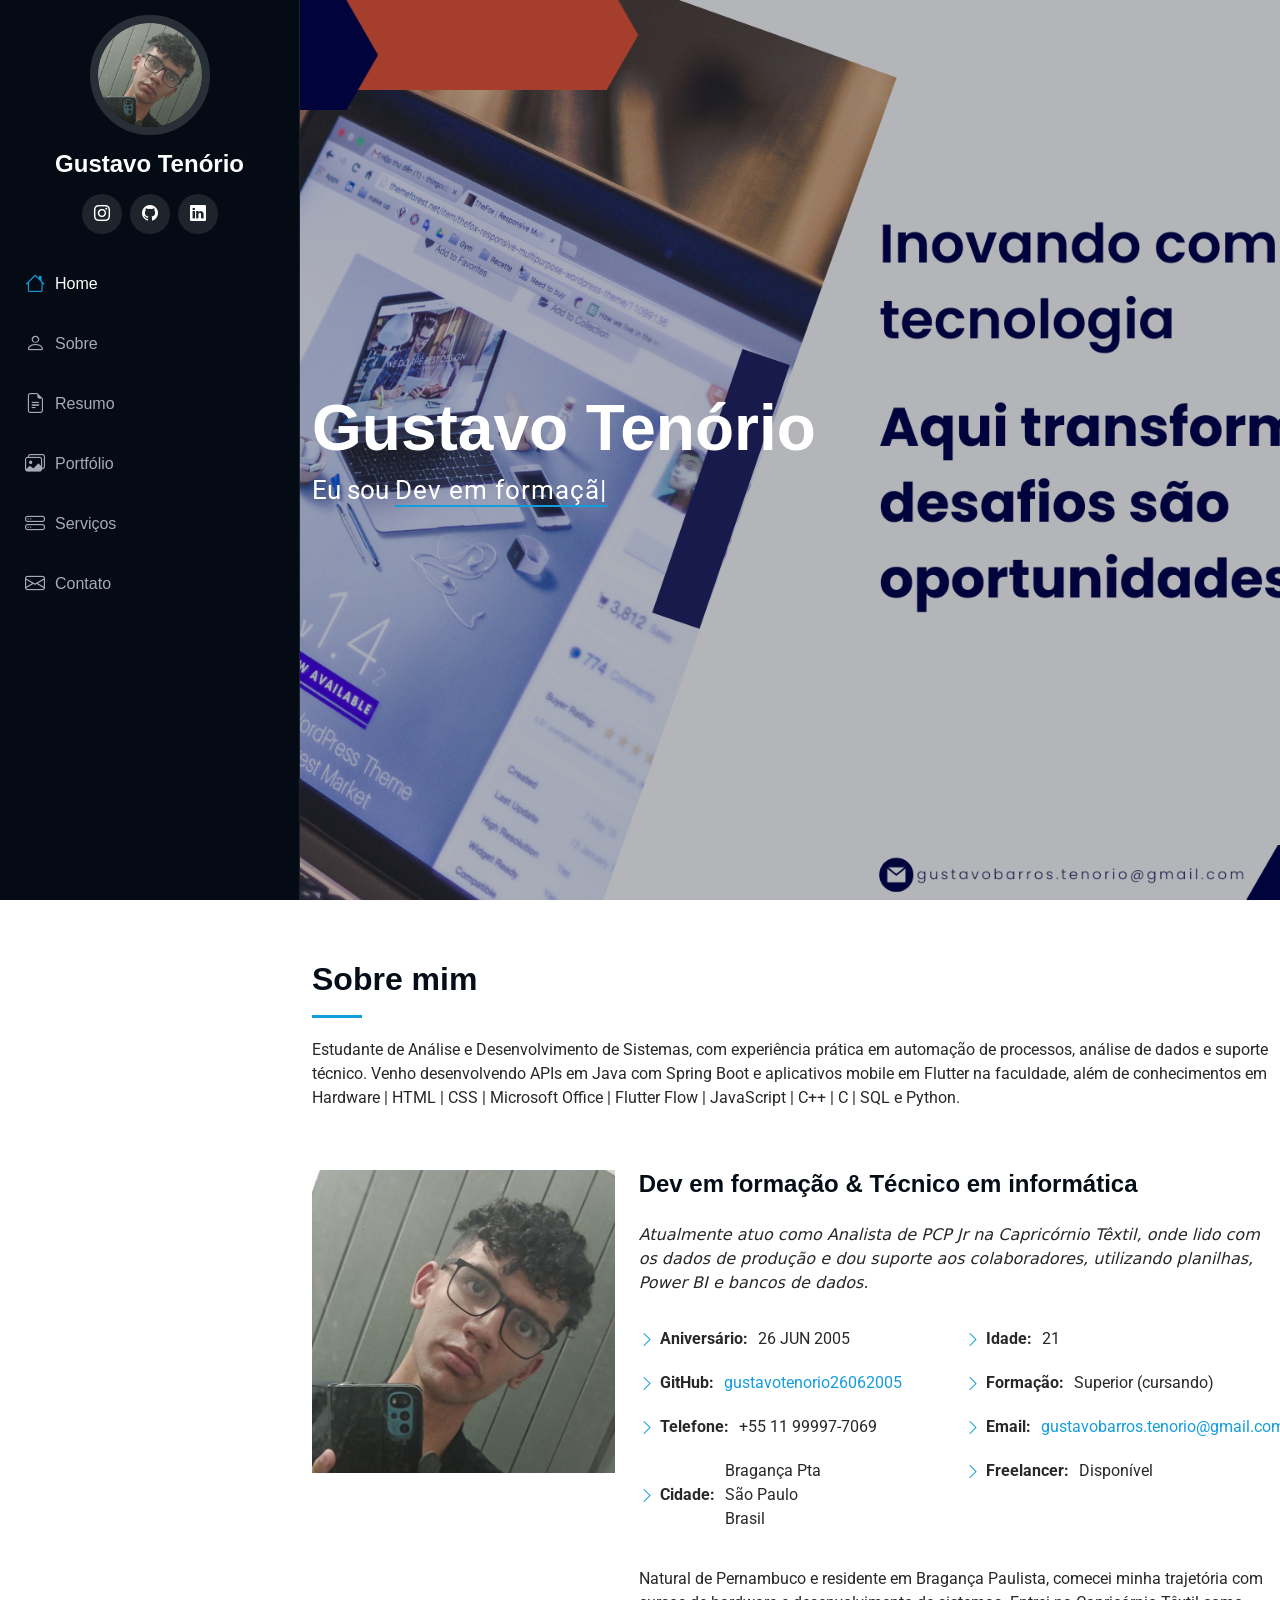
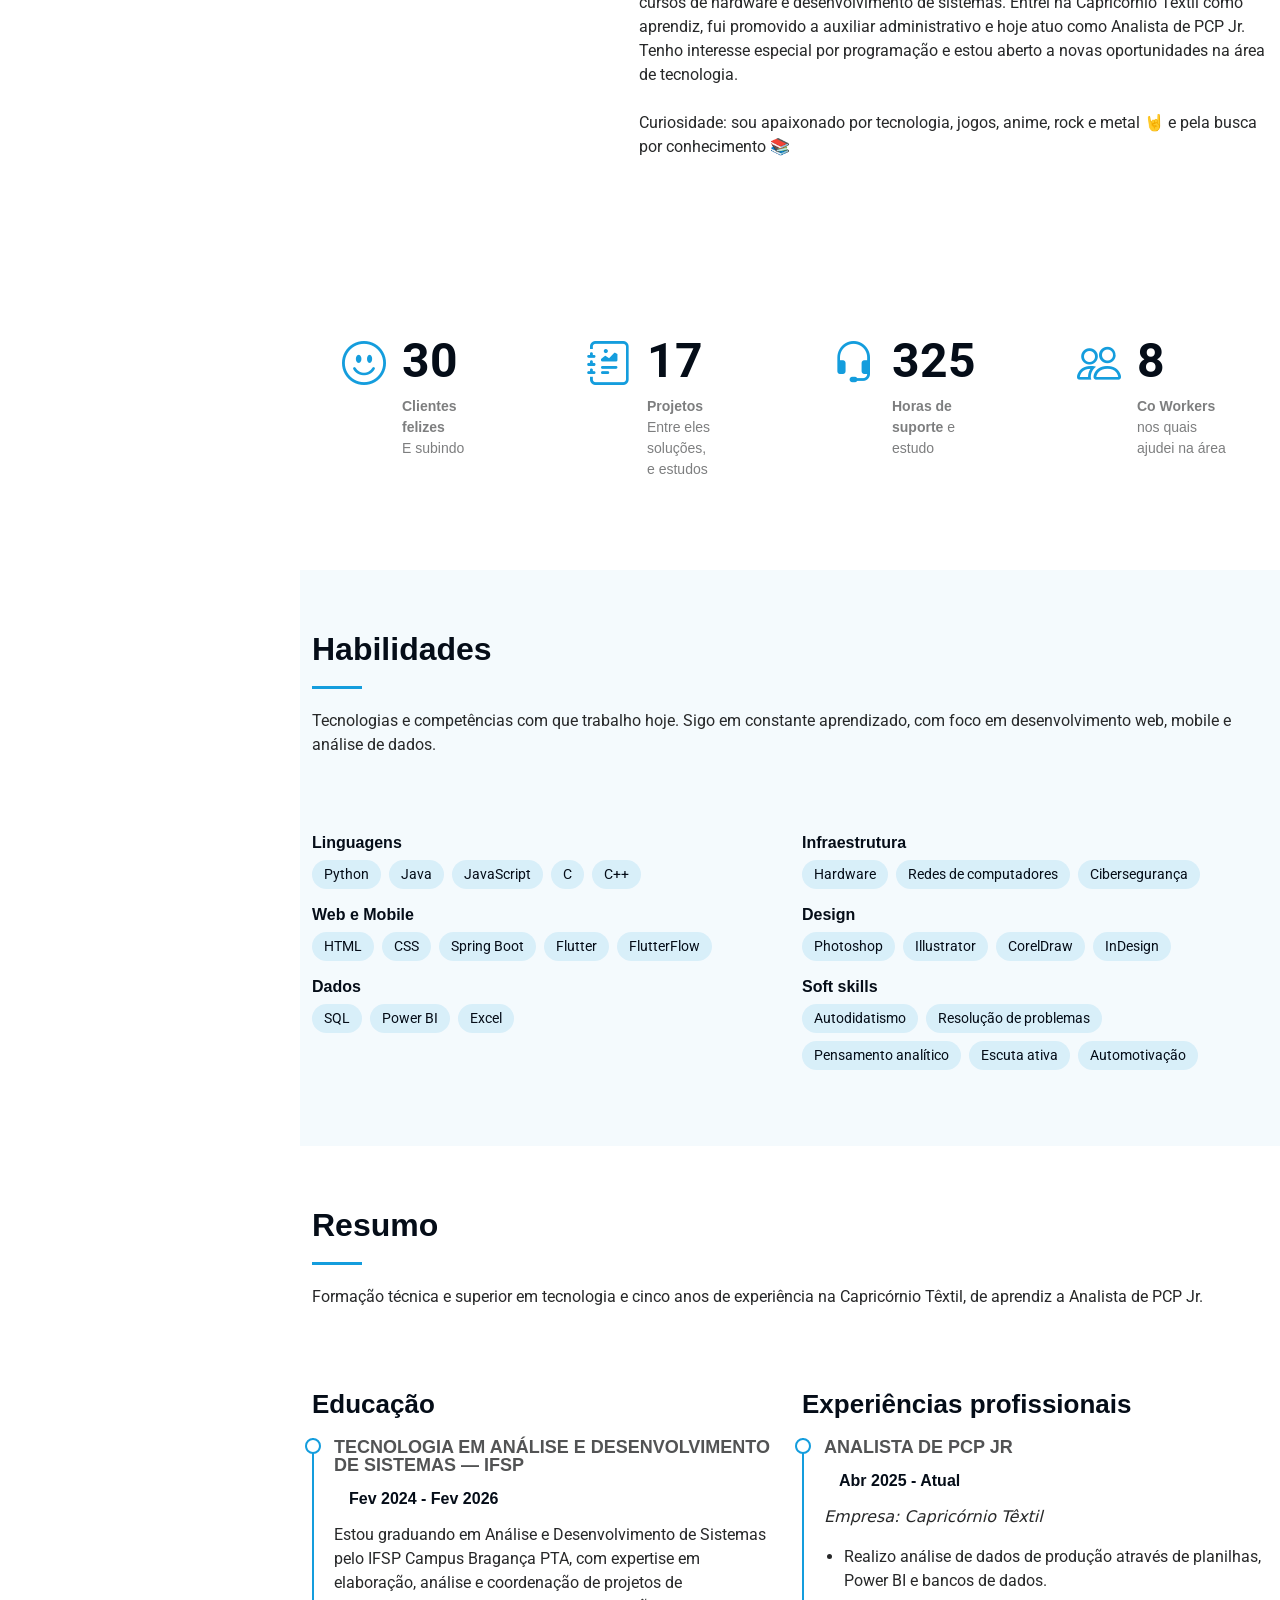
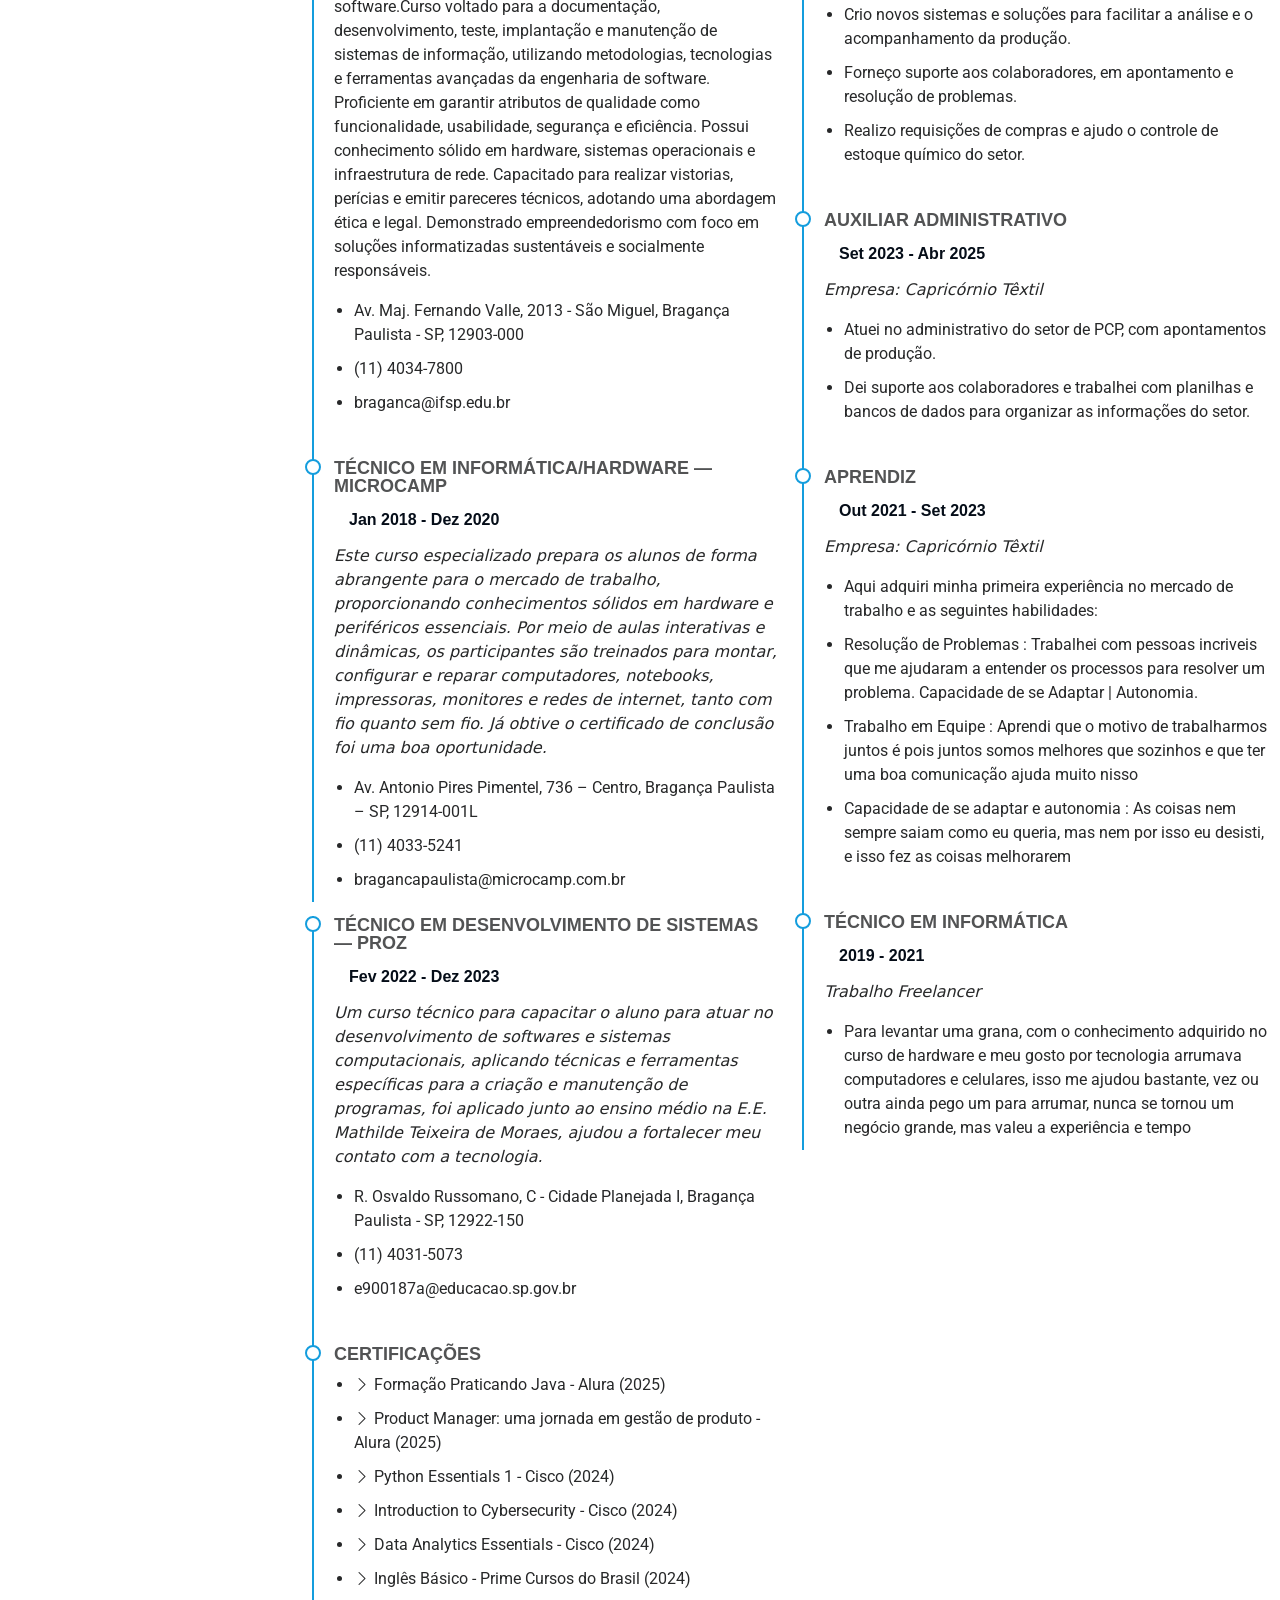
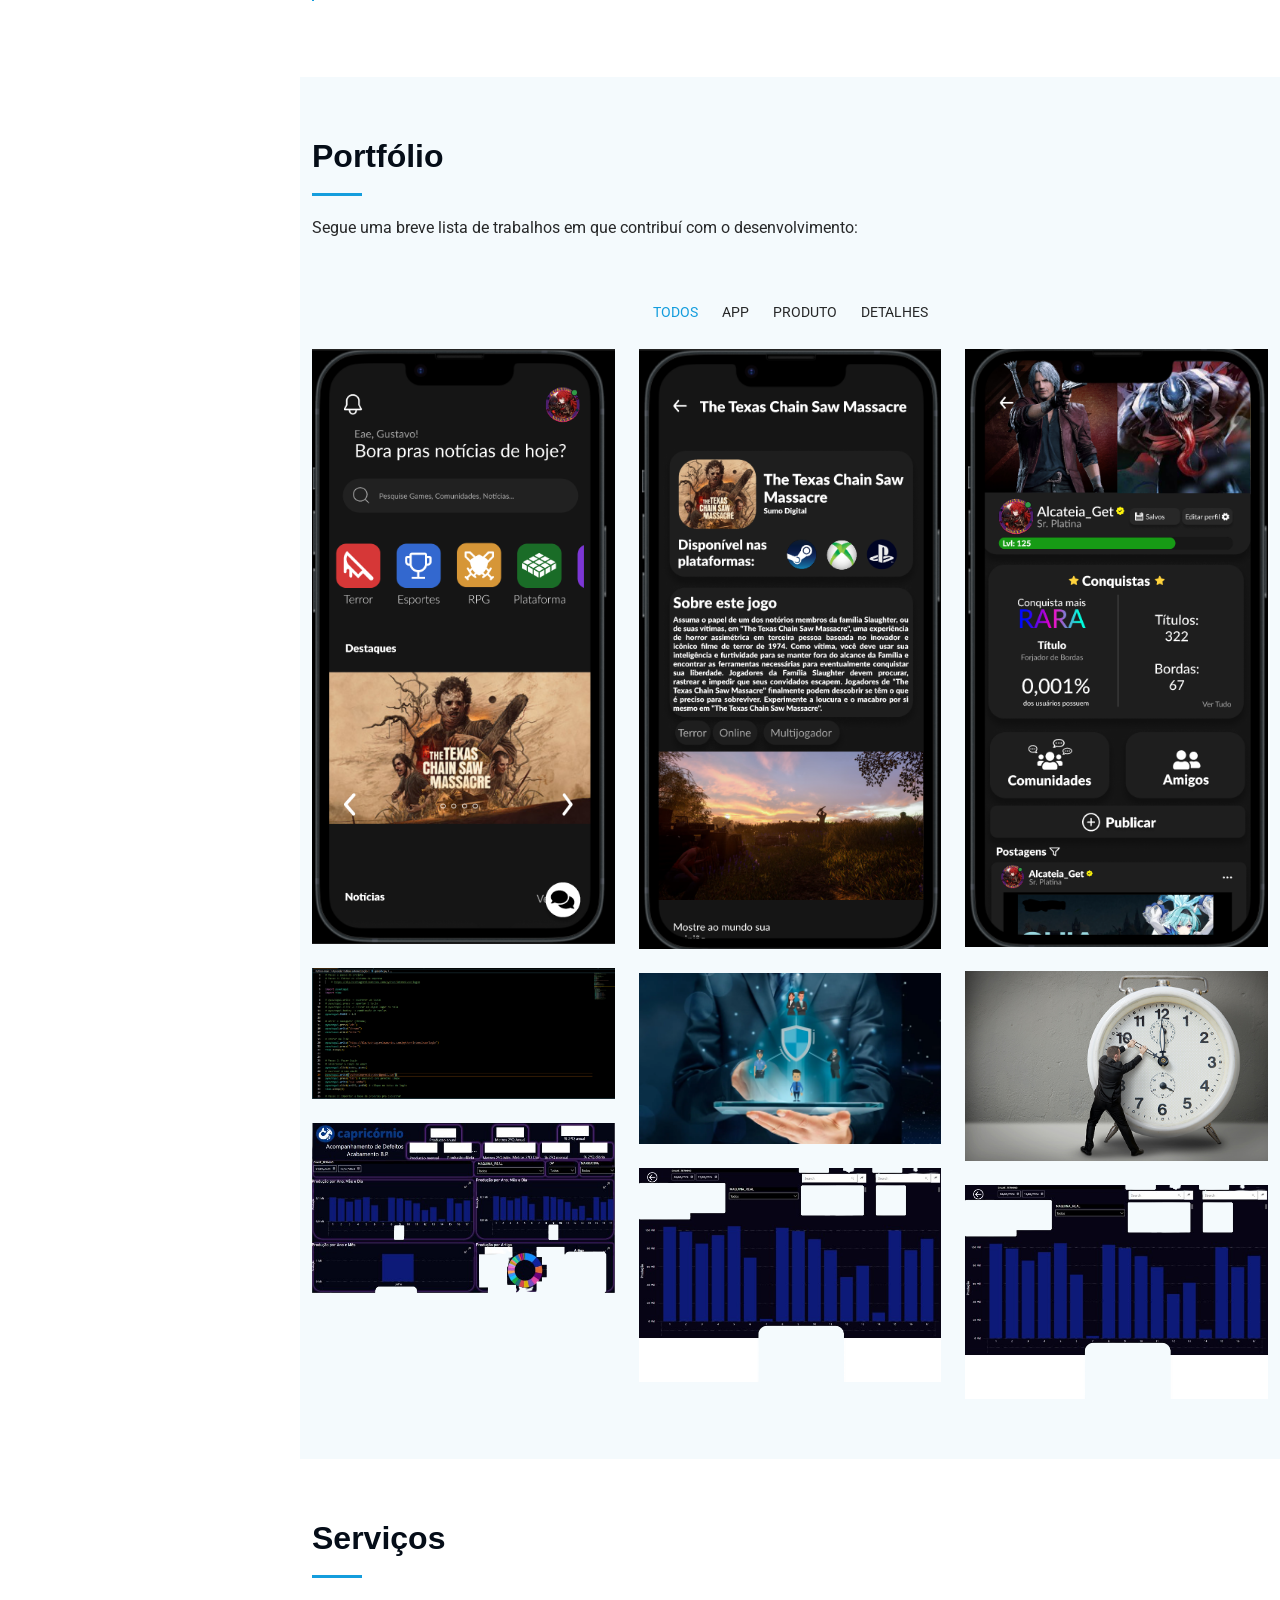
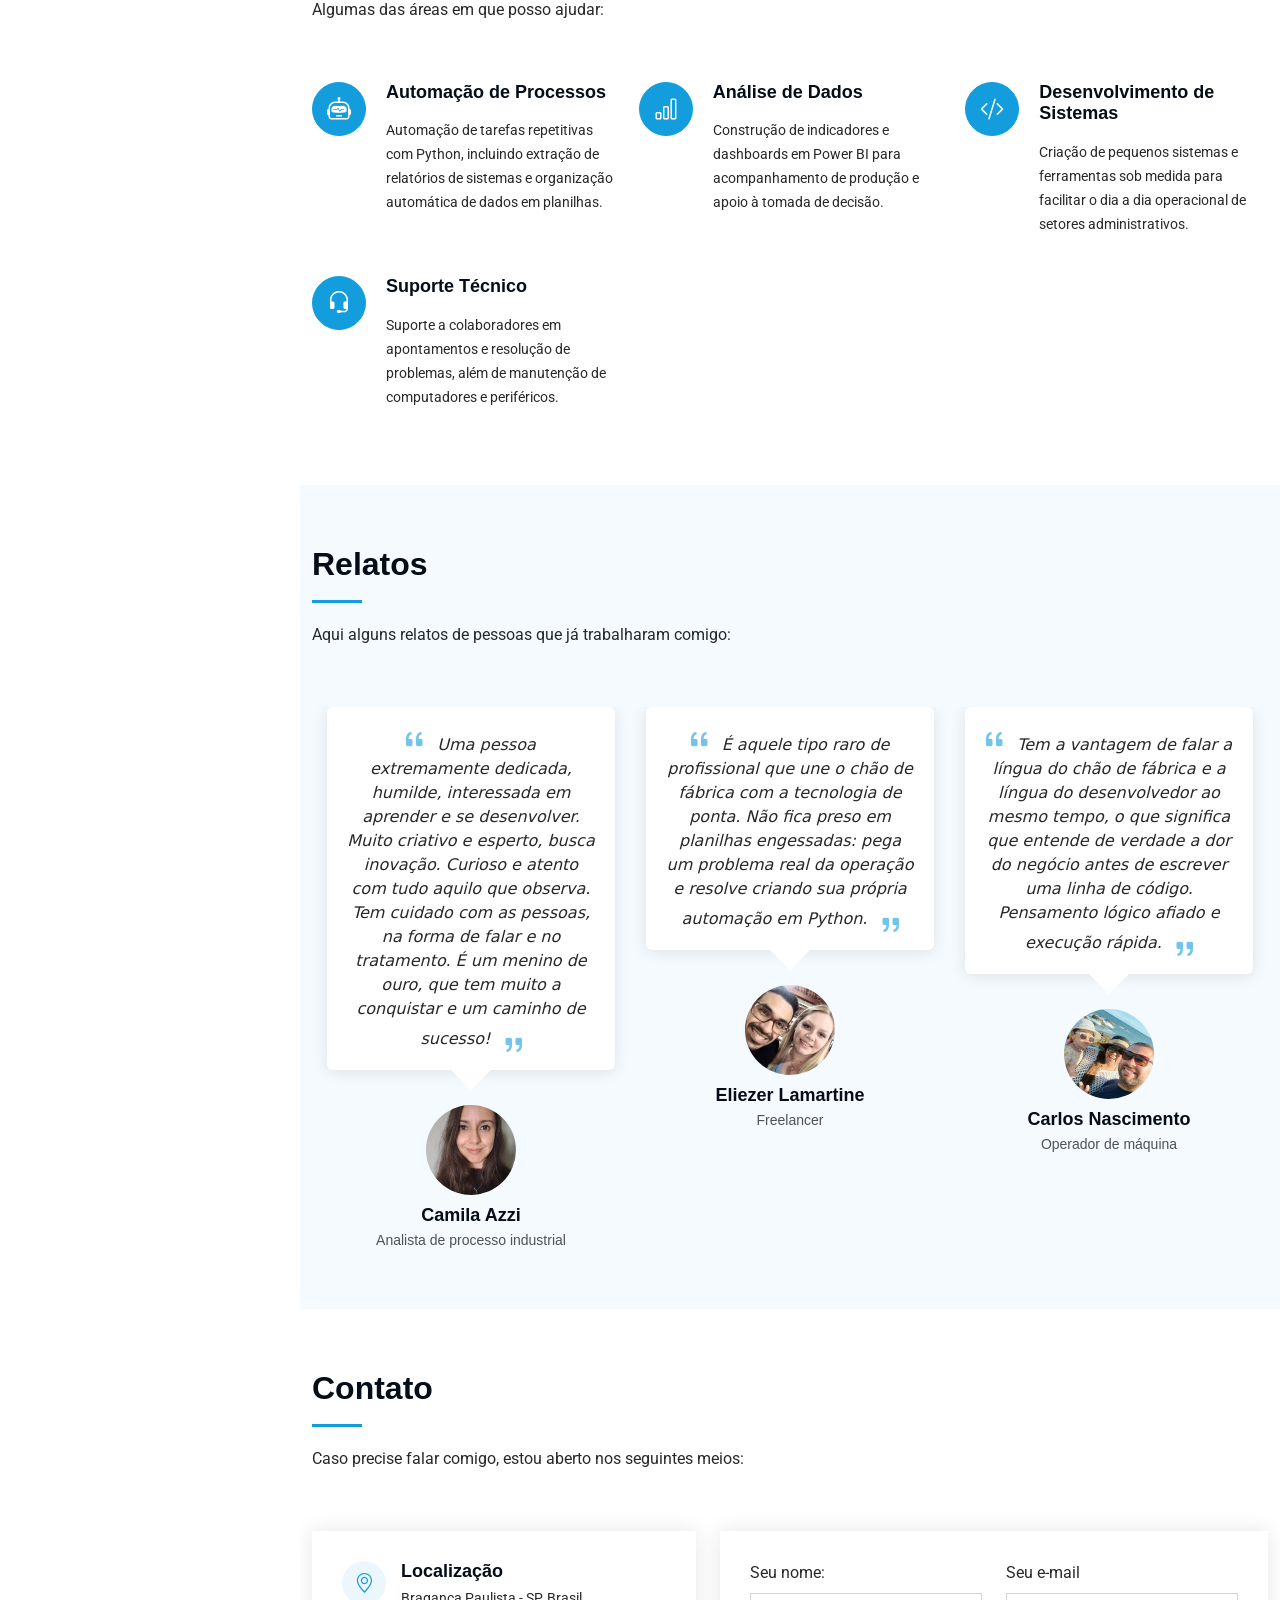
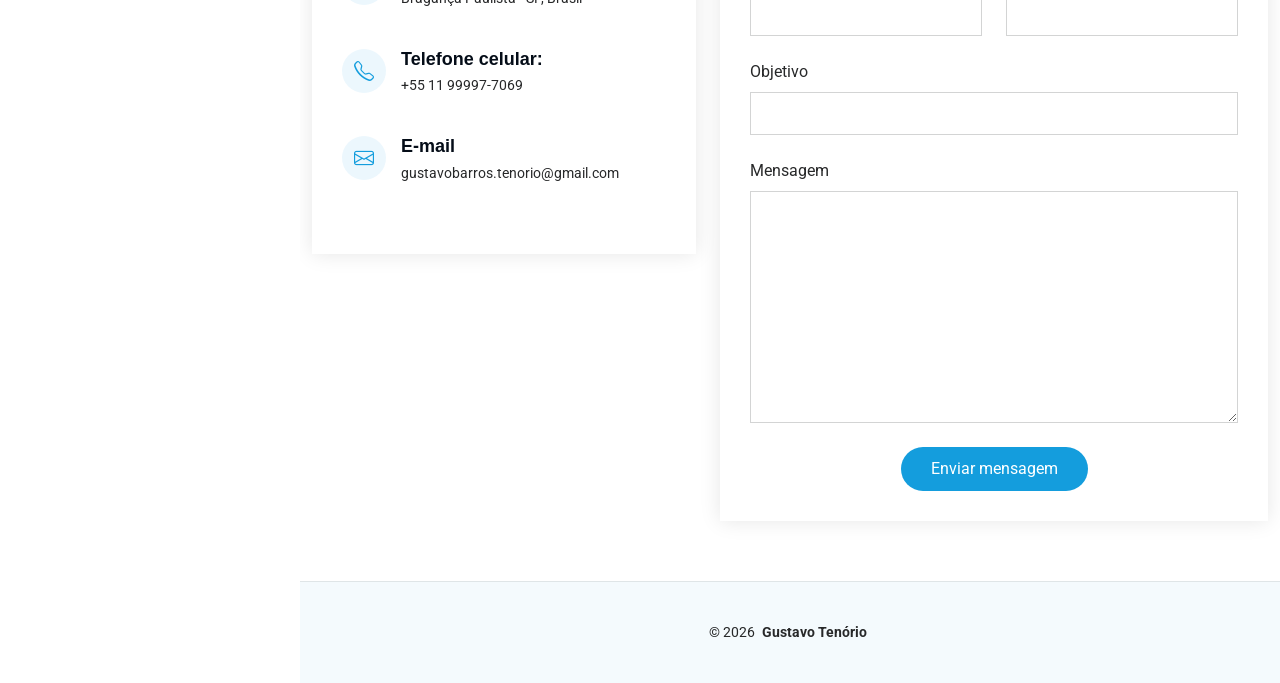
==== commit 44bb0678: "Atualiza conteúdo com base no LinkedIn - Título e resumo alinhados ao perfil (Dev em formação | Técn" ====
--- a/index.html
+++ b/index.html
@@ -26,14 +26,6 @@
 
   <!-- Main CSS File -->
   <link href="assets/css/main.css" rel="stylesheet">
-
-  <!-- =======================================================
-  * Template Name: iPortfolio
-  * Template URL: https://bootstrapmade.com/iportfolio-bootstrap-portfolio-websites-template/
-  * Updated: Jun 29 2024 with Bootstrap v5.3.3
-  * Author: BootstrapMade.com
-  * License: https://bootstrapmade.com/license/
-  ======================================================== -->
 </head>
 
 <body class="index-page">
@@ -77,7 +69,7 @@
 
       <div class="container" data-aos="fade-up" data-aos-delay="100">
         <h2>Gustavo Tenório</h2>
-        <p>Eu sou <span class="typed" data-typed-items="Analista de PCP Jr., Dev em formação., Freelancer.">Analista de PCP Jr</span></p>
+        <p>Eu sou <span class="typed" data-typed-items="Dev em formação, Técnico em informática, Analista de PCP Jr">Dev em formação</span></p>
       </div>
 
     </section><!-- /Hero Section -->
@@ -98,7 +90,7 @@
             <img src="assets/img/my-profile-img.jpg" class="img-fluid" alt="">
           </div>
           <div class="col-lg-8 content">
-            <h2>Analista de PCP Jr &amp; Dev em Formação</h2>
+            <h2>Dev em formação &amp; Técnico em informática</h2>
             <p class="fst-italic py-3">
               Atualmente atuo como Analista de PCP Jr na Capricórnio Têxtil, onde lido com os dados de produção e dou suporte aos colaboradores, utilizando planilhas, Power BI e bancos de dados.
             </p>
@@ -121,8 +113,8 @@
               </div>
             </div>
             <p class="py-3">
-              Curiosidade: Sou Apaixonado pela tecnologia por jogos, anime, música rock e metal 🤘<br> e a
-              busca por conhecimento 📚
+              Natural de Pernambuco e residente em Bragança Paulista, comecei minha trajetória com cursos de hardware e desenvolvimento de sistemas. Entrei na Capricórnio Têxtil como aprendiz, fui promovido a auxiliar administrativo e hoje atuo como Analista de PCP Jr. Tenho interesse especial por programação e estou aberto a novas oportunidades na área de tecnologia.<br><br>
+              Curiosidade: sou apaixonado por tecnologia, jogos, anime, rock e metal 🤘 e pela busca por conhecimento 📚
             </p>
           </div>
         </div>
@@ -182,63 +174,28 @@
       <!-- Section Title -->
       <div class="container section-title" data-aos="fade-up">
         <h2>Habilidades</h2>
-        <p>Estas são minhas atuais habilidades, mas ainda estou em constante aprendizado e aprimoramento, buscando expandir minhas experiências em áreas como desenvolvimento web, programação e análise de dados.</p>
+        <p>Tecnologias e competências com que trabalho hoje. Sigo em constante aprendizado, com foco em desenvolvimento web, mobile e análise de dados.</p>
       </div><!-- End Section Title -->
 
       <div class="container" data-aos="fade-up" data-aos-delay="100">
 
-        <div class="row skills-content skills-animation">
-
+        <div class="row gy-4">
           <div class="col-lg-6">
-
-            <div class="progress">
-              <span class="skill"><span>HTML</span> <i class="val">100%</i></span>
-              <div class="progress-bar-wrap">
-                <div class="progress-bar" role="progressbar" aria-valuenow="100" aria-valuemin="0" aria-valuemax="100"></div>
-              </div>
-            </div><!-- End Skills Item -->
-
-            <div class="progress">
-              <span class="skill"><span>CSS</span> <i class="val">90%</i></span>
-              <div class="progress-bar-wrap">
-                <div class="progress-bar" role="progressbar" aria-valuenow="90" aria-valuemin="0" aria-valuemax="100"></div>
-              </div>
-            </div><!-- End Skills Item -->
-
-            <div class="progress">
-              <span class="skill"><span>JavaScript</span> <i class="val">75%</i></span>
-              <div class="progress-bar-wrap">
-                <div class="progress-bar" role="progressbar" aria-valuenow="75" aria-valuemin="0" aria-valuemax="100"></div>
-              </div>
-            </div><!-- End Skills Item -->
-
-          </div>
-
+            <h4>Linguagens</h4>
+            <p class="skill-tags"><span>Python</span><span>Java</span><span>JavaScript</span><span>C</span><span>C++</span></p>
+            <h4>Web e Mobile</h4>
+            <p class="skill-tags"><span>HTML</span><span>CSS</span><span>Spring Boot</span><span>Flutter</span><span>FlutterFlow</span></p>
+            <h4>Dados</h4>
+            <p class="skill-tags"><span>SQL</span><span>Power BI</span><span>Excel</span></p>
+          </div>
           <div class="col-lg-6">
-
-            <div class="progress">
-              <span class="skill"><span>PYTHON</span> <i class="val">80%</i></span>
-              <div class="progress-bar-wrap">
-                <div class="progress-bar" role="progressbar" aria-valuenow="80" aria-valuemin="0" aria-valuemax="100"></div>
-              </div>
-            </div><!-- End Skills Item -->
-
-            <div class="progress">
-              <span class="skill"><span>C</span> <i class="val">90%</i></span>
-              <div class="progress-bar-wrap">
-                <div class="progress-bar" role="progressbar" aria-valuenow="90" aria-valuemin="0" aria-valuemax="100"></div>
-              </div>
-            </div><!-- End Skills Item -->
-
-            <div class="progress">
-              <span class="skill"><span>MICROSOFT OFFICE E EDITORES DE IMAGEM</span> <i class="val">88%</i></span>
-              <div class="progress-bar-wrap">
-                <div class="progress-bar" role="progressbar" aria-valuenow="88" aria-valuemin="0" aria-valuemax="100"></div>
-              </div>
-            </div><!-- End Skills Item -->
-
-          </div>
-
+            <h4>Infraestrutura</h4>
+            <p class="skill-tags"><span>Hardware</span><span>Redes de computadores</span><span>Cibersegurança</span></p>
+            <h4>Design</h4>
+            <p class="skill-tags"><span>Photoshop</span><span>Illustrator</span><span>CorelDraw</span><span>InDesign</span></p>
+            <h4>Soft skills</h4>
+            <p class="skill-tags"><span>Autodidatismo</span><span>Resolução de problemas</span><span>Pensamento analítico</span><span>Escuta ativa</span><span>Automotivação</span></p>
+          </div>
         </div>
 
       </div>
@@ -251,7 +208,7 @@
       <!-- Section Title -->
       <div class="container section-title" data-aos="fade-up">
         <h2>Resumo</h2>
-        <p>Estou empolgado com a oportunidade de ter entrado IFSP, uma organização renomada na educação cujos valores estão alinhados com os meus. Acredito que posso agregar valor por meio do meu esforço e colaborar para a consecução dos objetivos das instituições que me derem a chance.         </p>
+        <p>Formação técnica e superior em tecnologia e cinco anos de experiência na Capricórnio Têxtil, de aprendiz a Analista de PCP Jr.</p>
       </div><!-- End Section Title -->
 
       <div class="container">
@@ -262,7 +219,7 @@
             <h3 class="resume-title">Educação</h3>
 
             <div class="resume-item">
-              <h4>Análise e desenvolvimento de sistemas - instituição : IFSP</h4>
+              <h4>Tecnologia em Análise e Desenvolvimento de Sistemas — IFSP</h4>
               <h5>Fev 2024 - Fev 2026</h5>
               <p>Estou graduando em Análise e Desenvolvimento de Sistemas pelo IFSP Campus Bragança PTA, com expertise em elaboração, análise e coordenação de projetos de software.Curso voltado para a documentação, desenvolvimento, teste, implantação e manutenção de sistemas de informação, utilizando metodologias, tecnologias e ferramentas avançadas da engenharia de software. Proficiente em garantir atributos de qualidade como funcionalidade, usabilidade, segurança e eficiência. Possui conhecimento sólido em hardware, sistemas operacionais e infraestrutura de rede. Capacitado para realizar vistorias, perícias e emitir pareceres técnicos, adotando uma abordagem ética e legal. Demonstrado empreendedorismo com foco em soluções informatizadas sustentáveis e socialmente responsáveis.</p>
               <ul>
@@ -273,7 +230,7 @@
             </div><!-- Edn Resume Item -->
 
             <div class="resume-item pb-0">
-              <h4>Hardware - instituição - Microcamp</h4>
+              <h4>Técnico em Informática/Hardware — Microcamp</h4>
               <h5>Jan 2018 - Dez 2020</h5>
               <p><em>Este curso especializado prepara os alunos de forma abrangente para o mercado de trabalho, proporcionando conhecimentos sólidos em hardware e periféricos essenciais. Por meio de aulas interativas e dinâmicas, os participantes são treinados para montar, configurar e reparar computadores, notebooks, impressoras, monitores e redes de internet, tanto com fio quanto sem fio. Já obtive o certificado de conclusão foi uma boa oportunidade.</em></p>
               <ul>
@@ -284,7 +241,7 @@
             </div><!-- Edn Resume Item -->
 
             <div class="resume-item">
-              <h4>Desenvolvimento de Sistemas - instituição - PROZ</h4>
+              <h4>Técnico em Desenvolvimento de Sistemas — Proz</h4>
               <h5>Fev 2022 - Dez 2023</h5>
               <p><em>Um curso técnico para capacitar o aluno para atuar no desenvolvimento de softwares e sistemas computacionais, aplicando técnicas e ferramentas específicas para a criação e manutenção de programas, foi aplicado junto ao ensino médio na E.E.   Mathilde Teixeira de Moraes, ajudou a fortalecer meu contato com a tecnologia.</em></p>
               <ul>
@@ -312,7 +269,7 @@
             <h3 class="resume-title">Experiências profissionais </h3>
             <div class="resume-item">
               <h4>Analista de PCP Jr</h4>
-              <h5>Abr 2025 - Atuando</h5>
+              <h5>Abr 2025 - Atual</h5>
               <p><em>Empresa: Capricórnio Têxtil </em></p>
               <ul>
                 <li>Realizo análise de dados de produção através de planilhas, Power BI e bancos de dados.</li>
@@ -731,9 +688,6 @@
       <div class="copyright text-center">
         <p>© <span>2026</span> <strong class="px-1 sitename">Gustavo Tenório</strong></p>
       </div>
-      <div class="credits">
-        Template <a href="https://bootstrapmade.com/" target="_blank" rel="noopener">BootstrapMade</a>
-      </div>
     </div>
   </footer>
   <!-- Scroll Top -->
--- a/assets/css/main.css
+++ b/assets/css/main.css
@@ -1272,4 +1272,24 @@
 --------------------------------------------------------------*/
 .starter-section {
   /* Add your styles here */
-}+}
+/* Skills como tags (substitui barras de porcentagem) */
+.skills h4 {
+  font-size: 16px;
+  font-weight: 700;
+  margin: 16px 0 8px;
+}
+
+.skills .skill-tags {
+  display: flex;
+  flex-wrap: wrap;
+  gap: 8px;
+}
+
+.skills .skill-tags span {
+  padding: 4px 12px;
+  border-radius: 50px;
+  font-size: 14px;
+  background: color-mix(in srgb, var(--accent-color), transparent 88%);
+  color: var(--heading-color);
+}
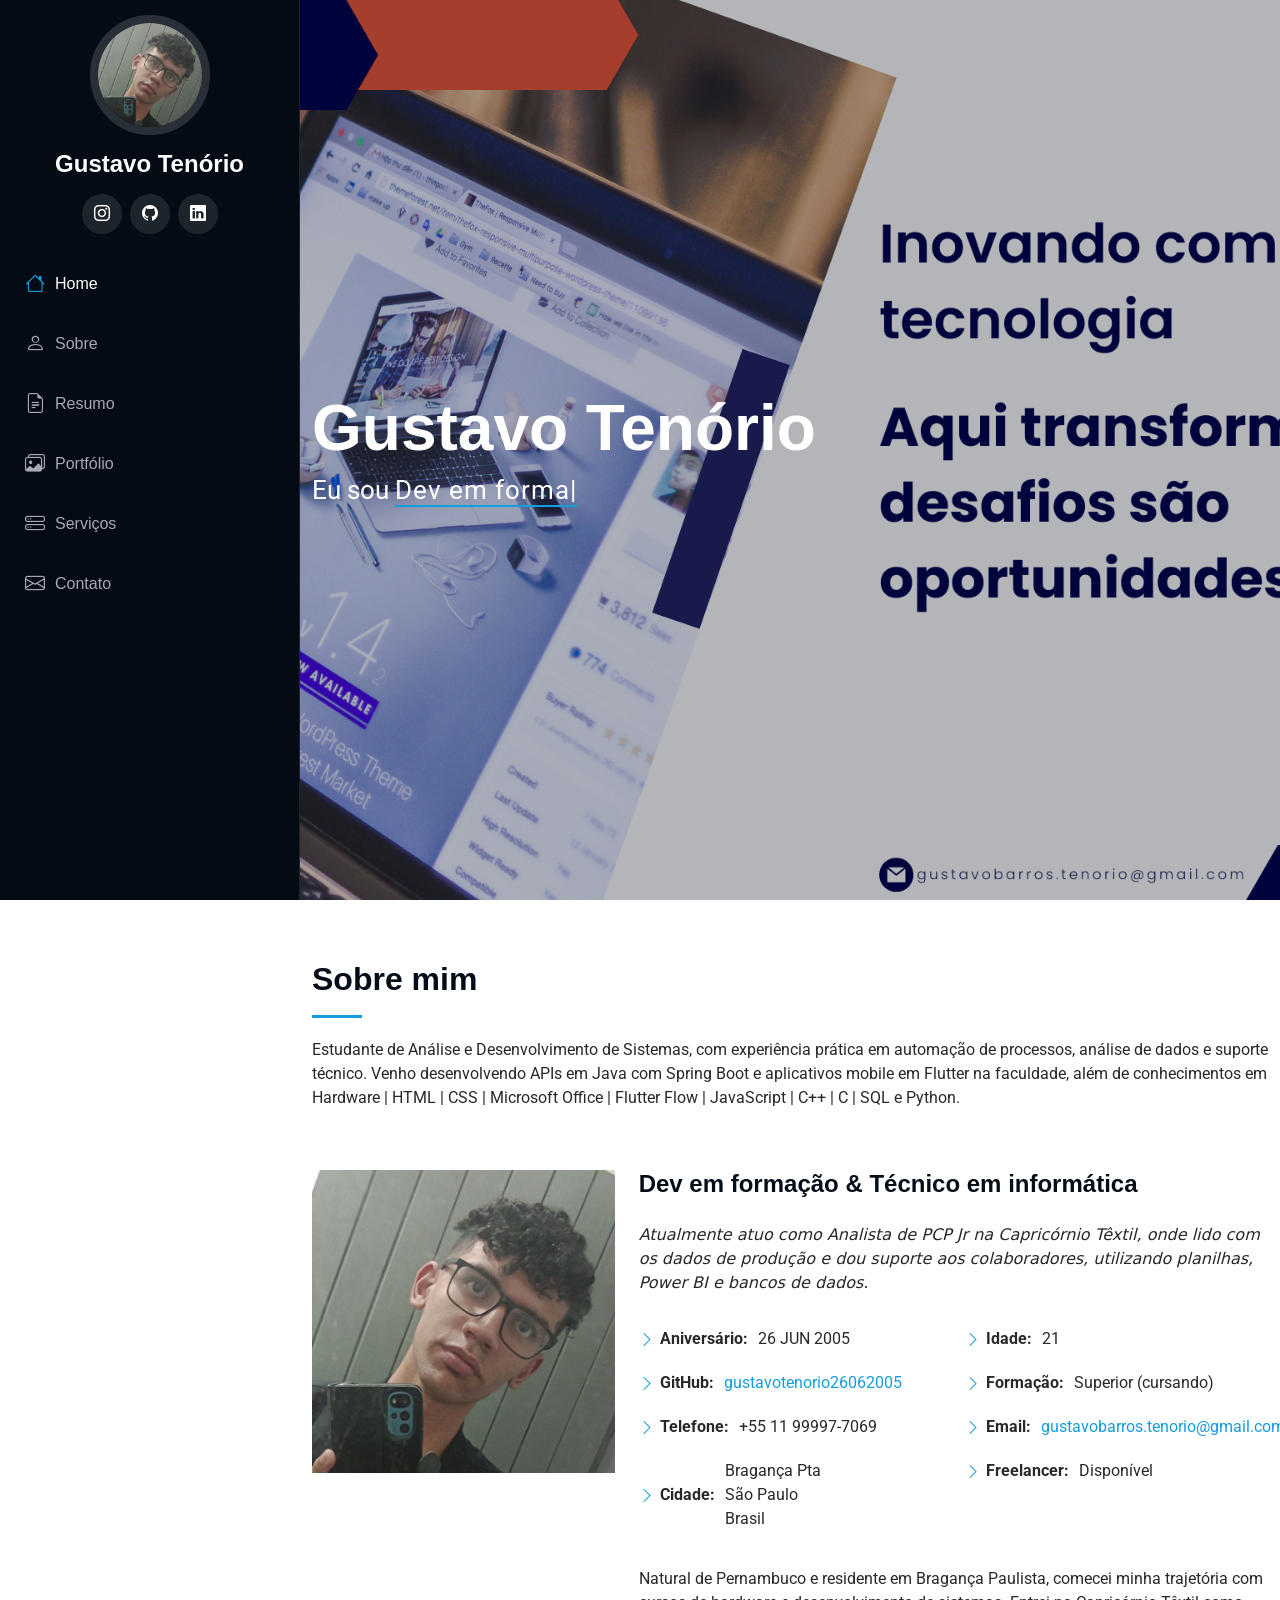
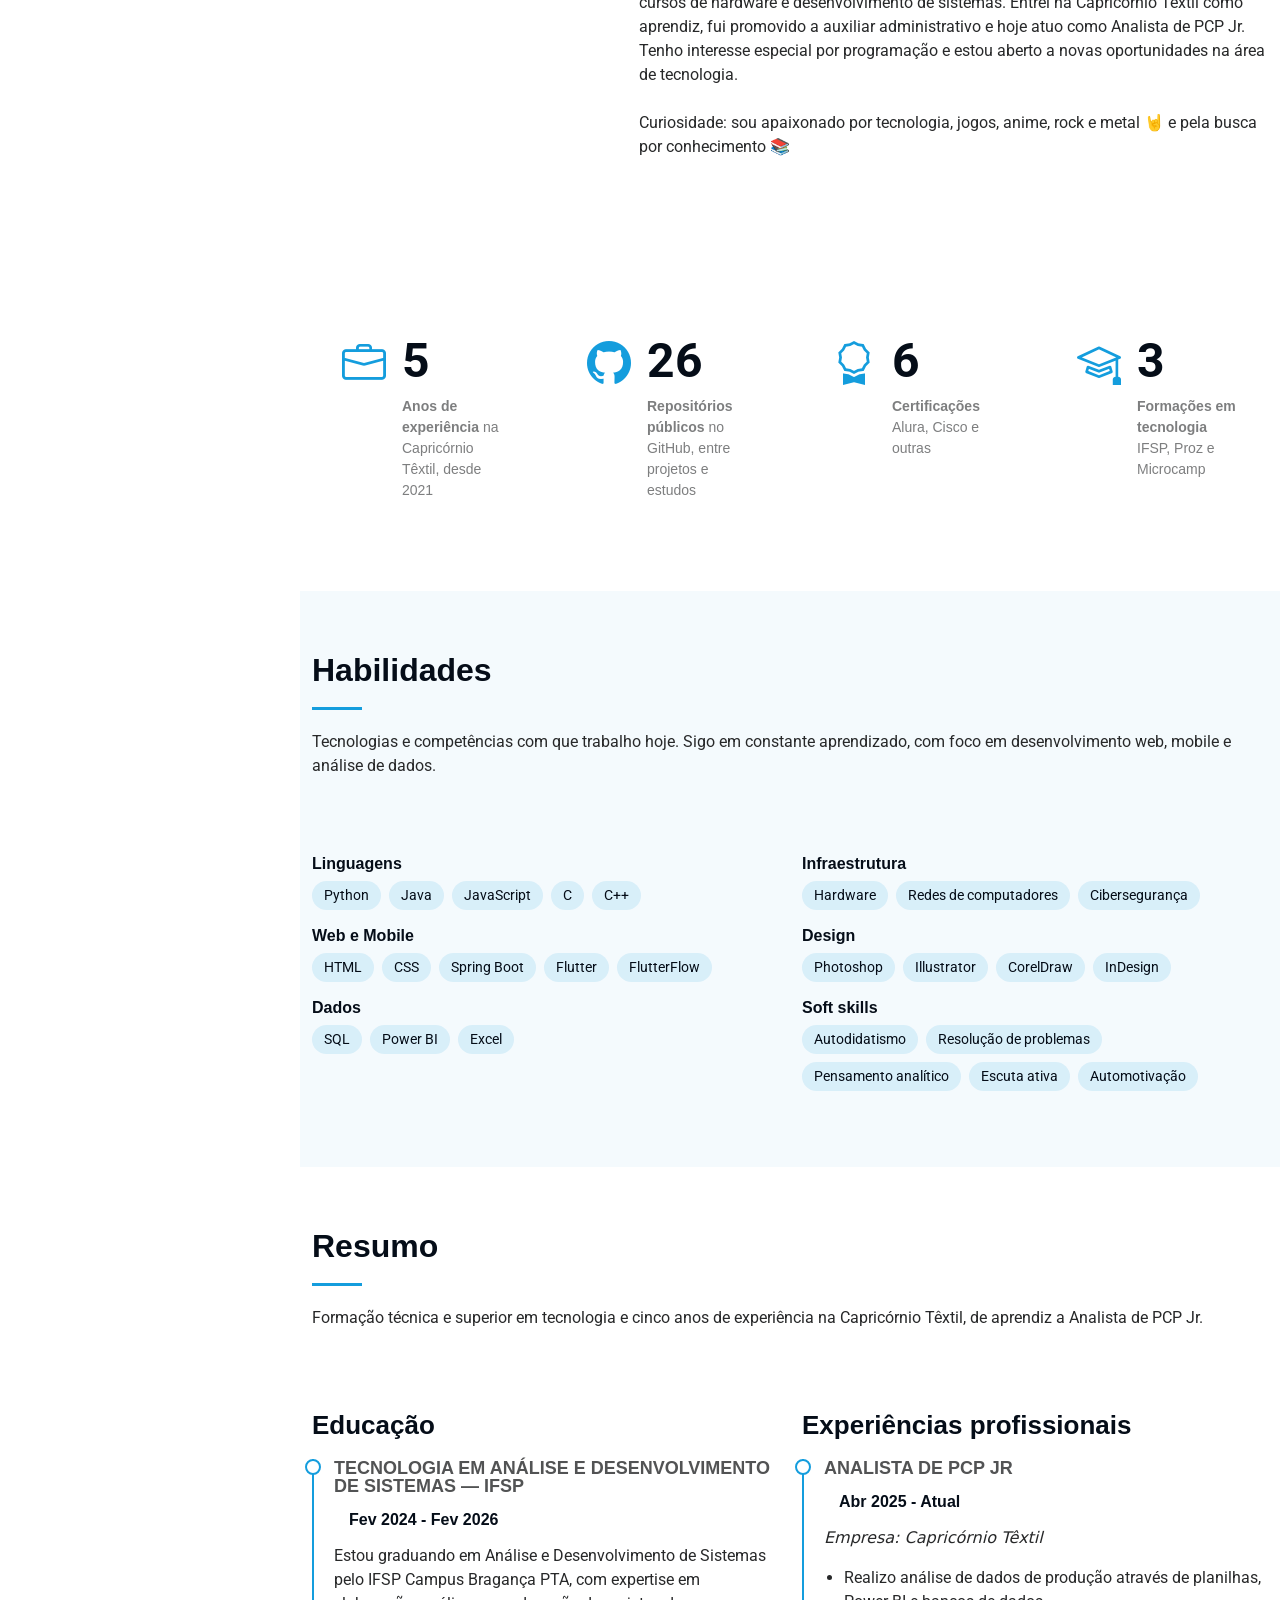
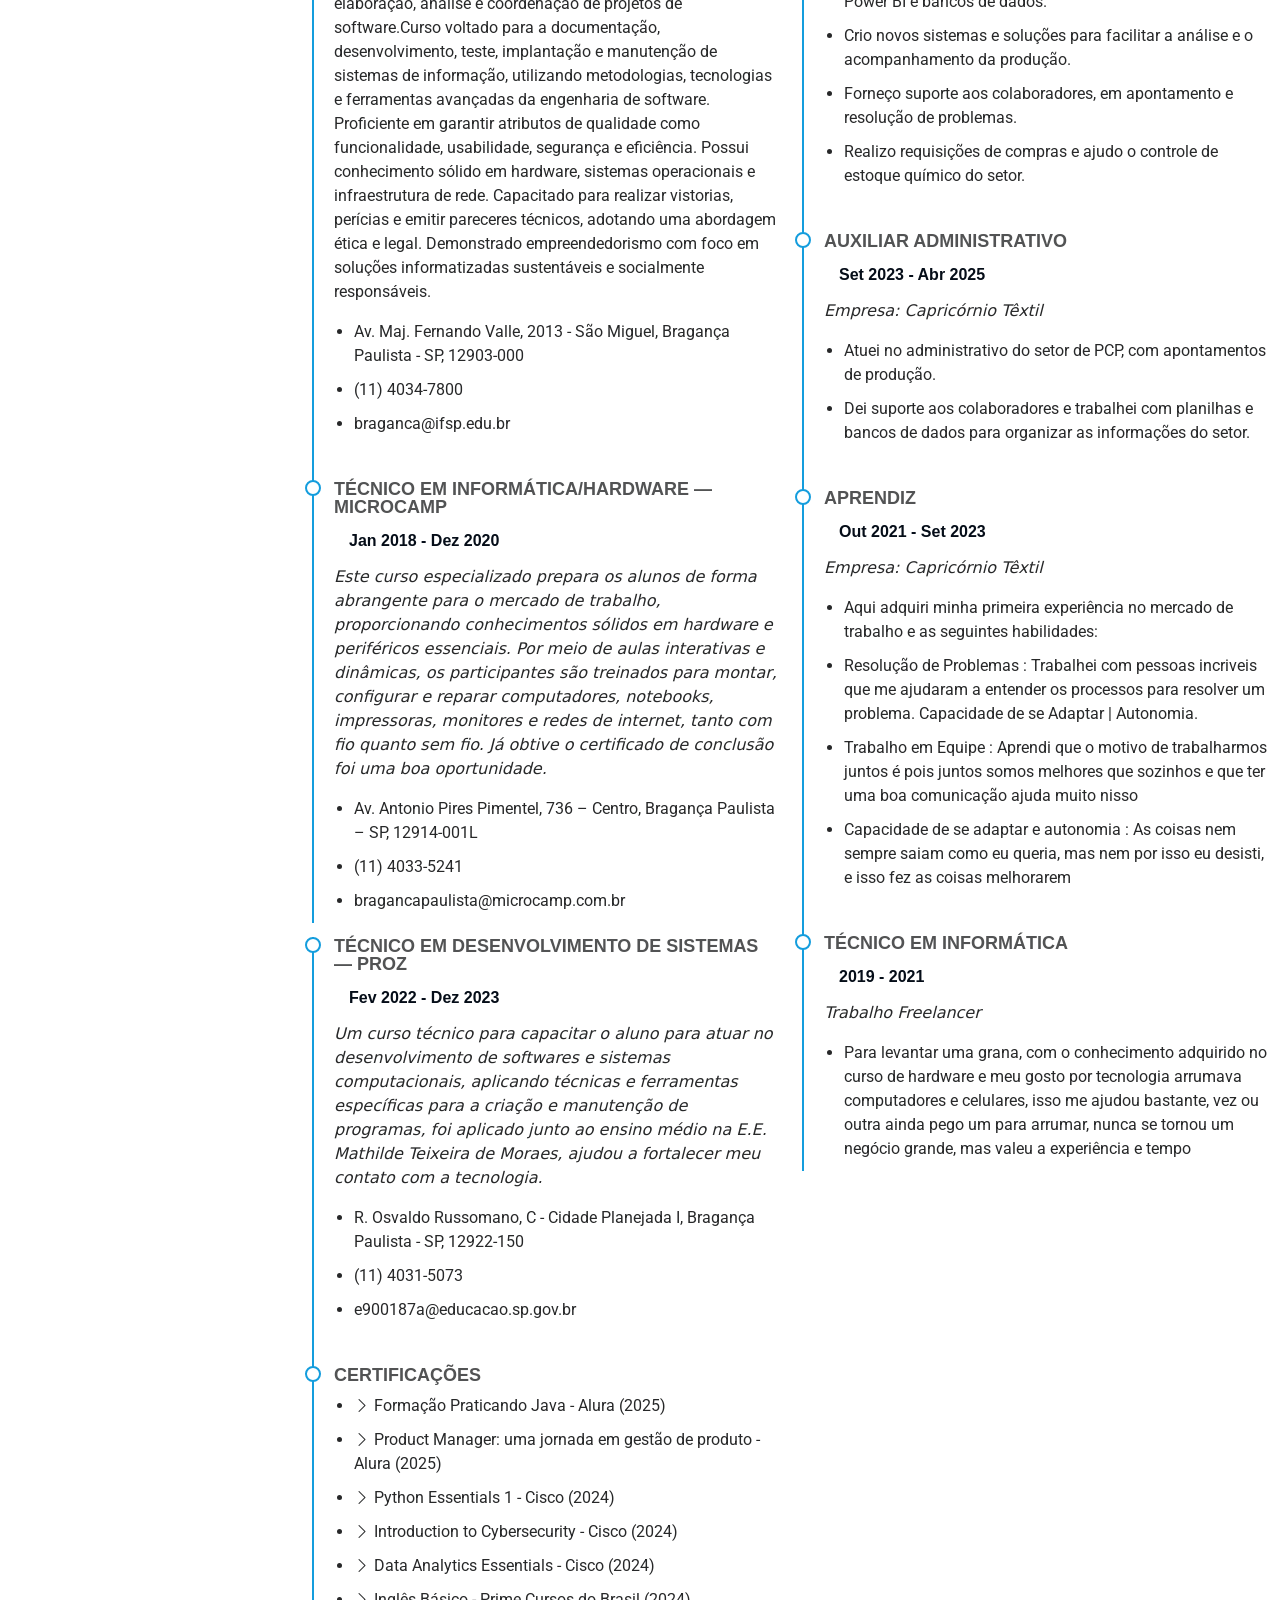
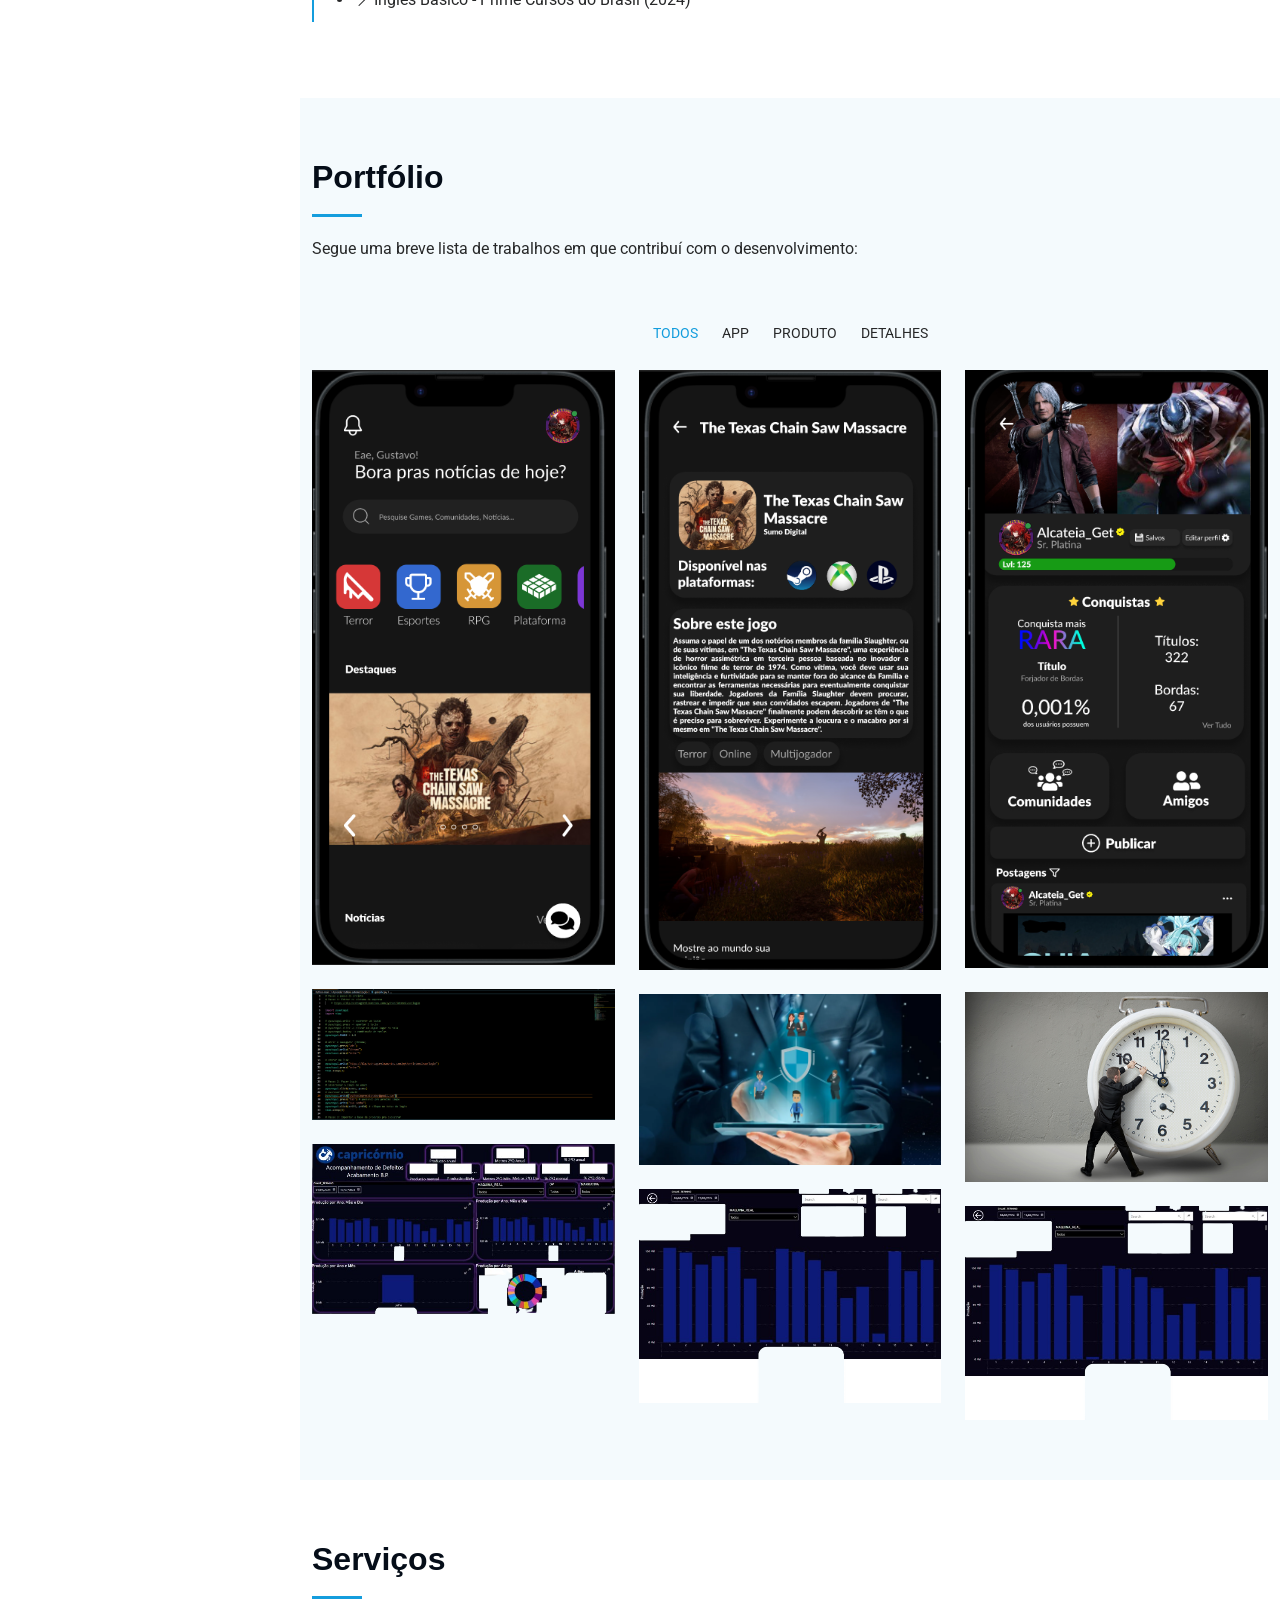
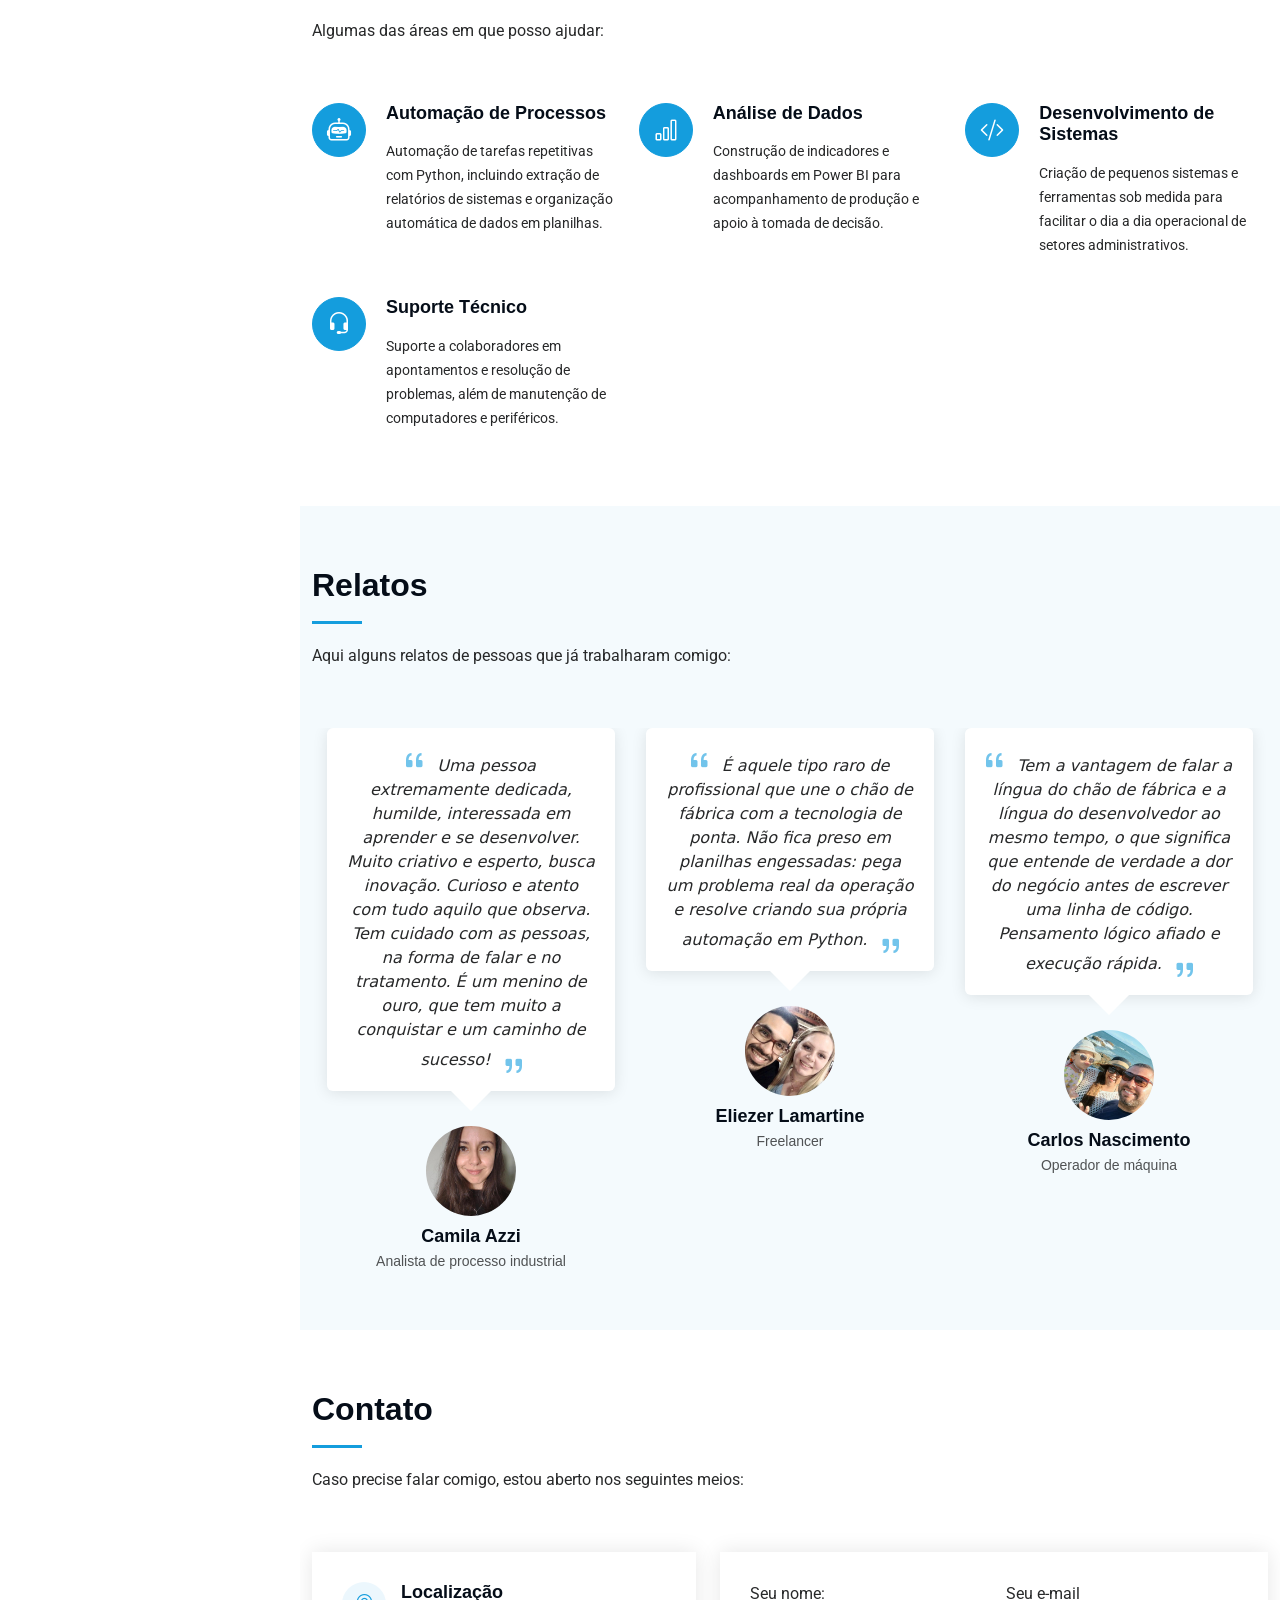
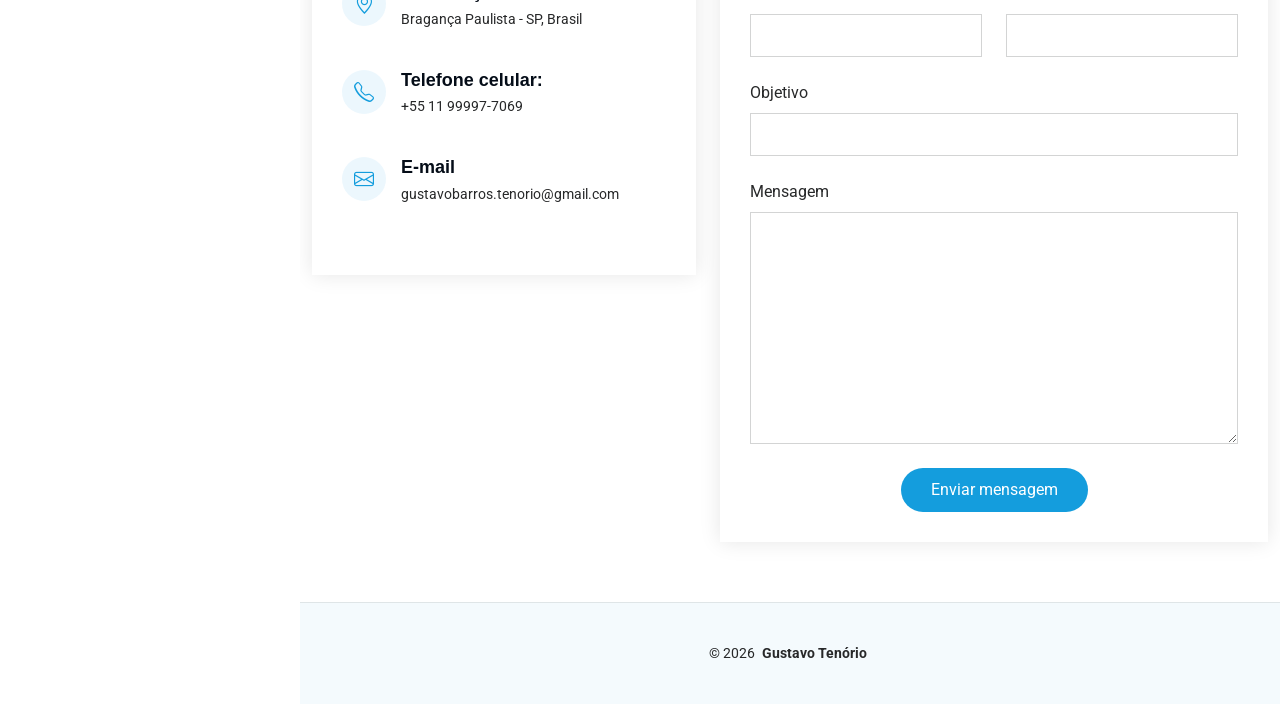
==== commit 44c08978: "Troca estatísticas estimadas por números verificáveis Co-Authored-By: Claude Opus 5.5 <noreply@anthr" ====
--- a/index.html
+++ b/index.html
@@ -132,33 +132,33 @@
 
           <div class="col-lg-3 col-md-6">
             <div class="stats-item">
-              <i class="bi bi-emoji-smile"></i>
-              <span data-purecounter-start="0" data-purecounter-end="30" data-purecounter-duration="1" class="purecounter"></span>
-              <p><strong>Clientes felizes</strong> <span><br>E subindo</span></p>
+              <i class="bi bi-briefcase"></i>
+              <span data-purecounter-start="0" data-purecounter-end="5" data-purecounter-duration="1" class="purecounter"></span>
+              <p><strong>Anos de experiência</strong> <span>na Capricórnio Têxtil, desde 2021</span></p>
             </div>
           </div><!-- End Stats Item -->
 
           <div class="col-lg-3 col-md-6">
             <div class="stats-item">
-              <i class="bi bi-journal-richtext"></i>
-              <span data-purecounter-start="0" data-purecounter-end="17" data-purecounter-duration="1" class="purecounter"></span>
-              <p><strong>Projetos</strong> <span><br>Entre eles soluções, <br>  e estudos</span></p>
+              <i class="bi bi-github"></i>
+              <span data-purecounter-start="0" data-purecounter-end="26" data-purecounter-duration="1" class="purecounter"></span>
+              <p><strong>Repositórios públicos</strong> <span>no GitHub, entre projetos e estudos</span></p>
             </div>
           </div><!-- End Stats Item -->
 
           <div class="col-lg-3 col-md-6">
             <div class="stats-item">
-              <i class="bi bi-headset"></i>
-              <span data-purecounter-start="0" data-purecounter-end="325" data-purecounter-duration="1" class="purecounter"></span>
-              <p><strong>Horas de suporte</strong> <span>e estudo</span></p>
+              <i class="bi bi-award"></i>
+              <span data-purecounter-start="0" data-purecounter-end="6" data-purecounter-duration="1" class="purecounter"></span>
+              <p><strong>Certificações</strong> <span>Alura, Cisco e outras</span></p>
             </div>
           </div><!-- End Stats Item -->
 
           <div class="col-lg-3 col-md-6">
             <div class="stats-item">
-              <i class="bi bi-people"></i>
-              <span data-purecounter-start="0" data-purecounter-end="8" data-purecounter-duration="1" class="purecounter"></span>
-              <p><strong>Co Workers</strong> <span>nos quais ajudei na área</span></p>
+              <i class="bi bi-mortarboard"></i>
+              <span data-purecounter-start="0" data-purecounter-end="3" data-purecounter-duration="1" class="purecounter"></span>
+              <p><strong>Formações em tecnologia</strong> <span>IFSP, Proz e Microcamp</span></p>
             </div>
           </div><!-- End Stats Item -->
 
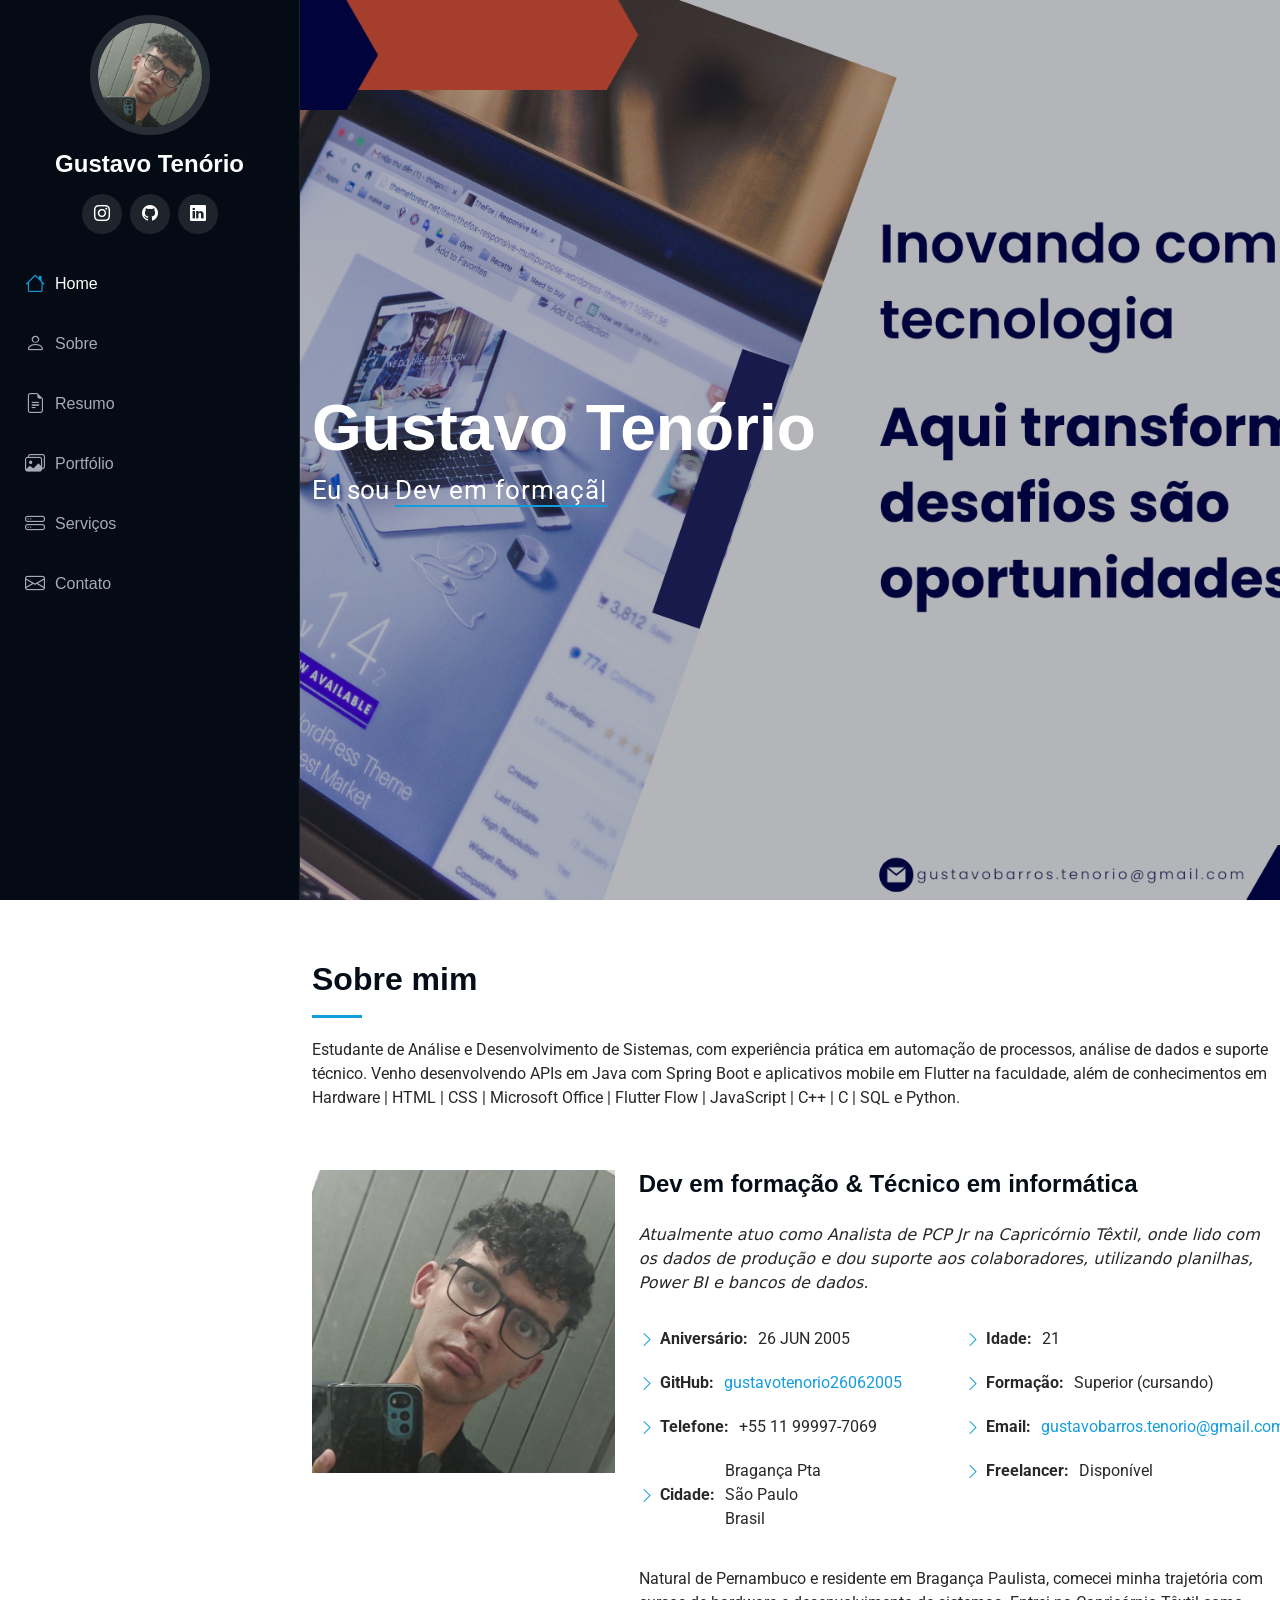
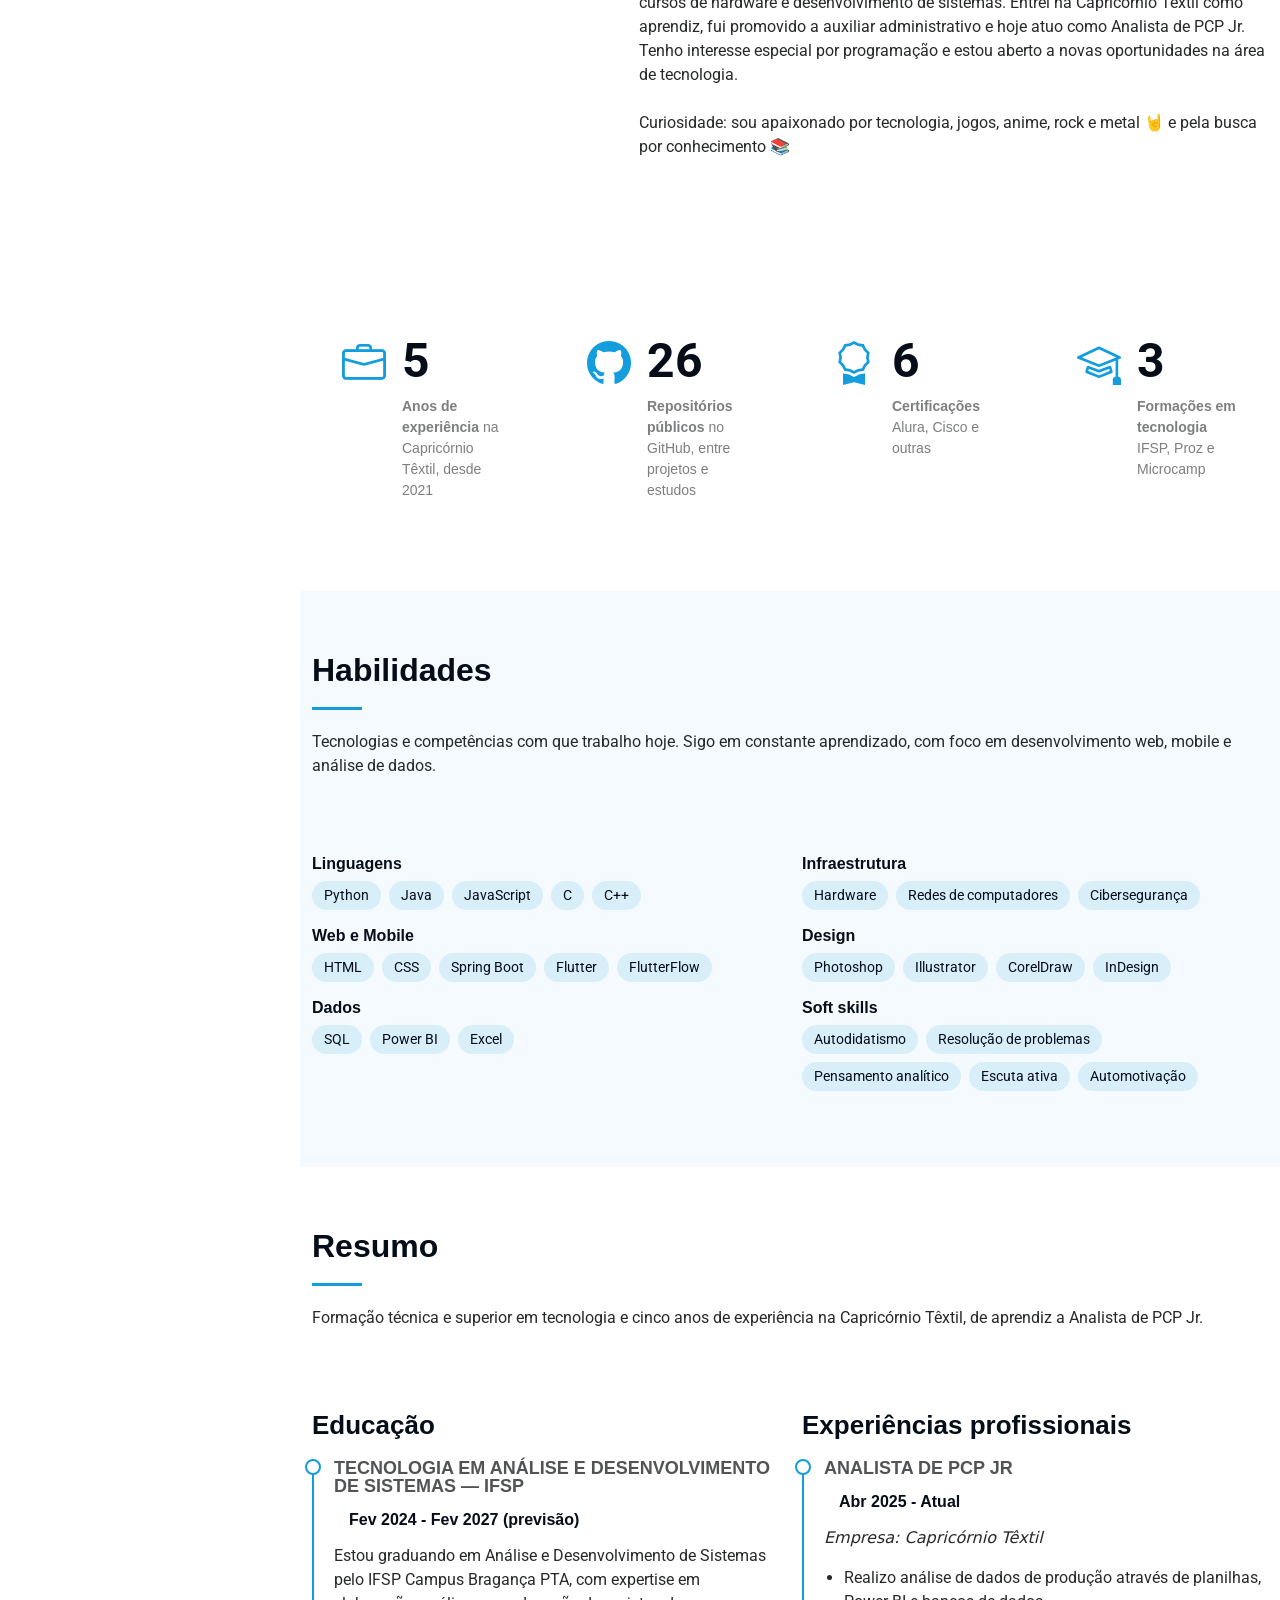
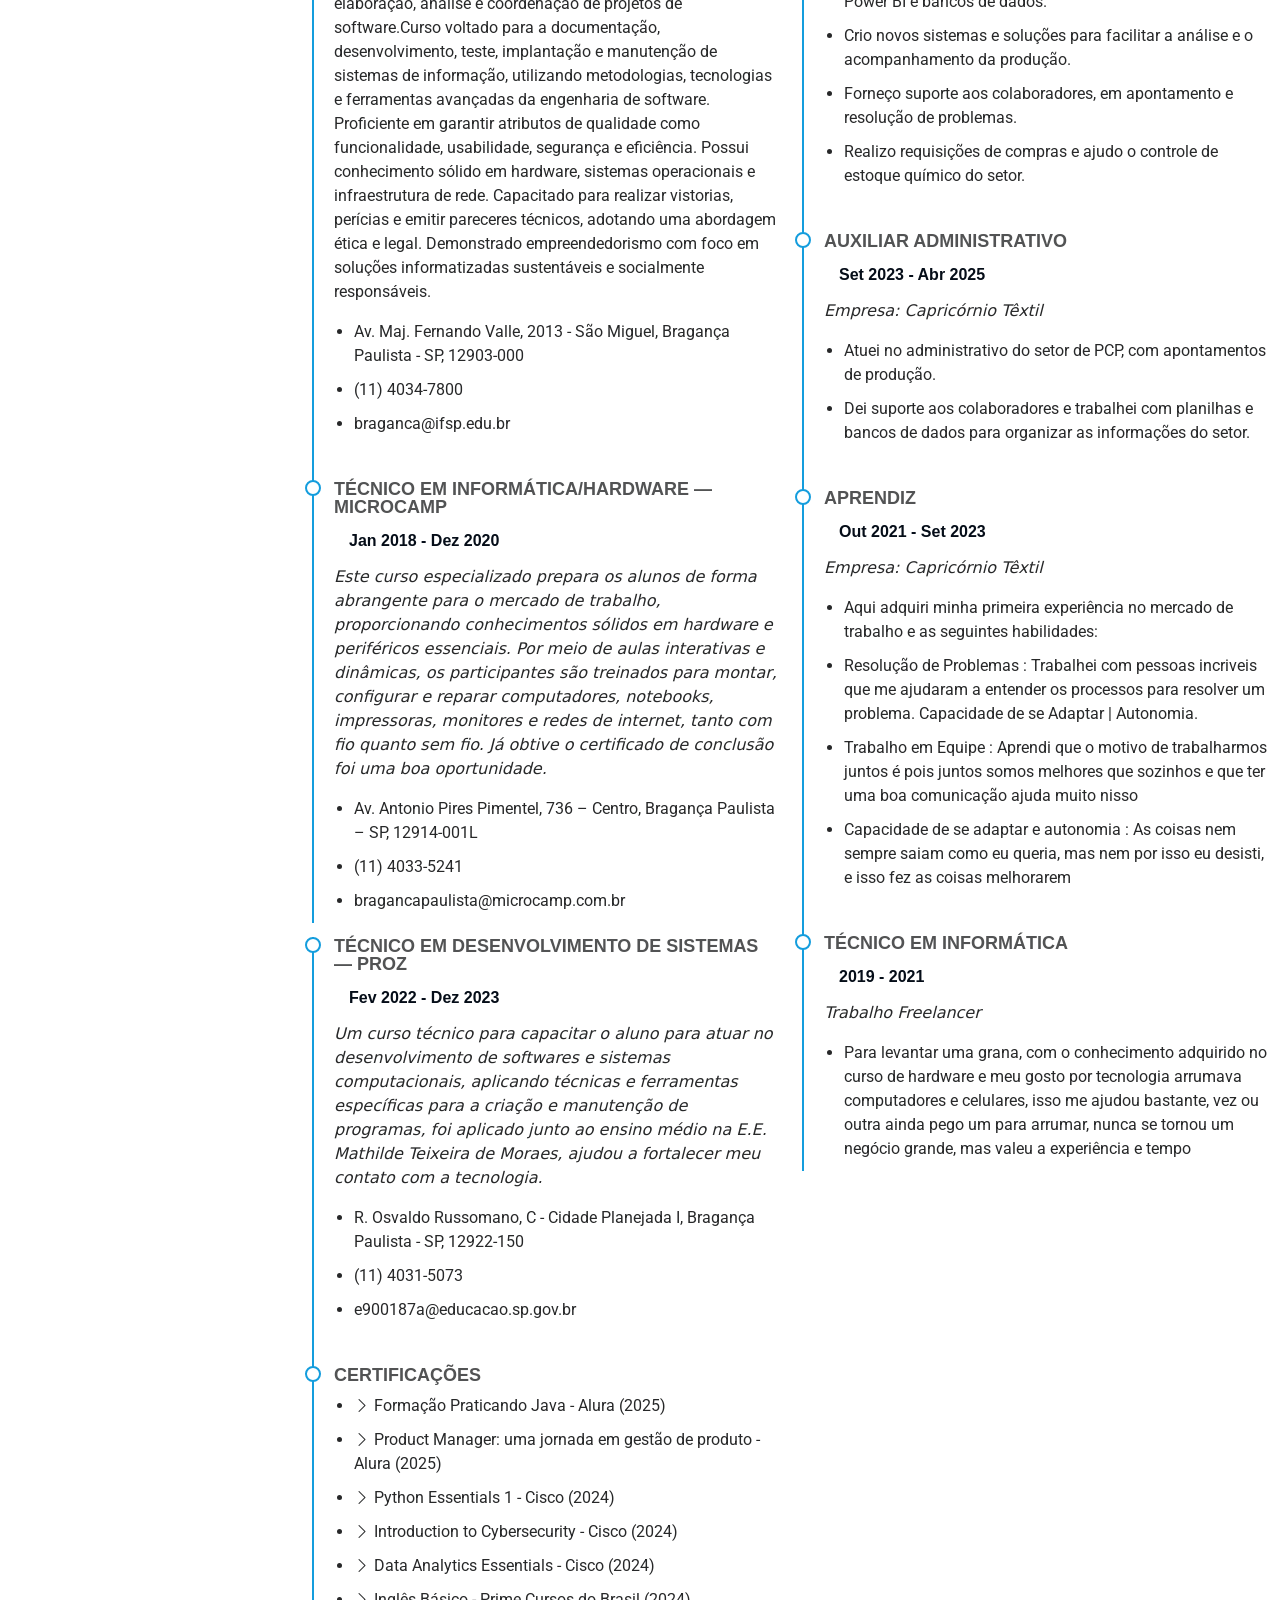
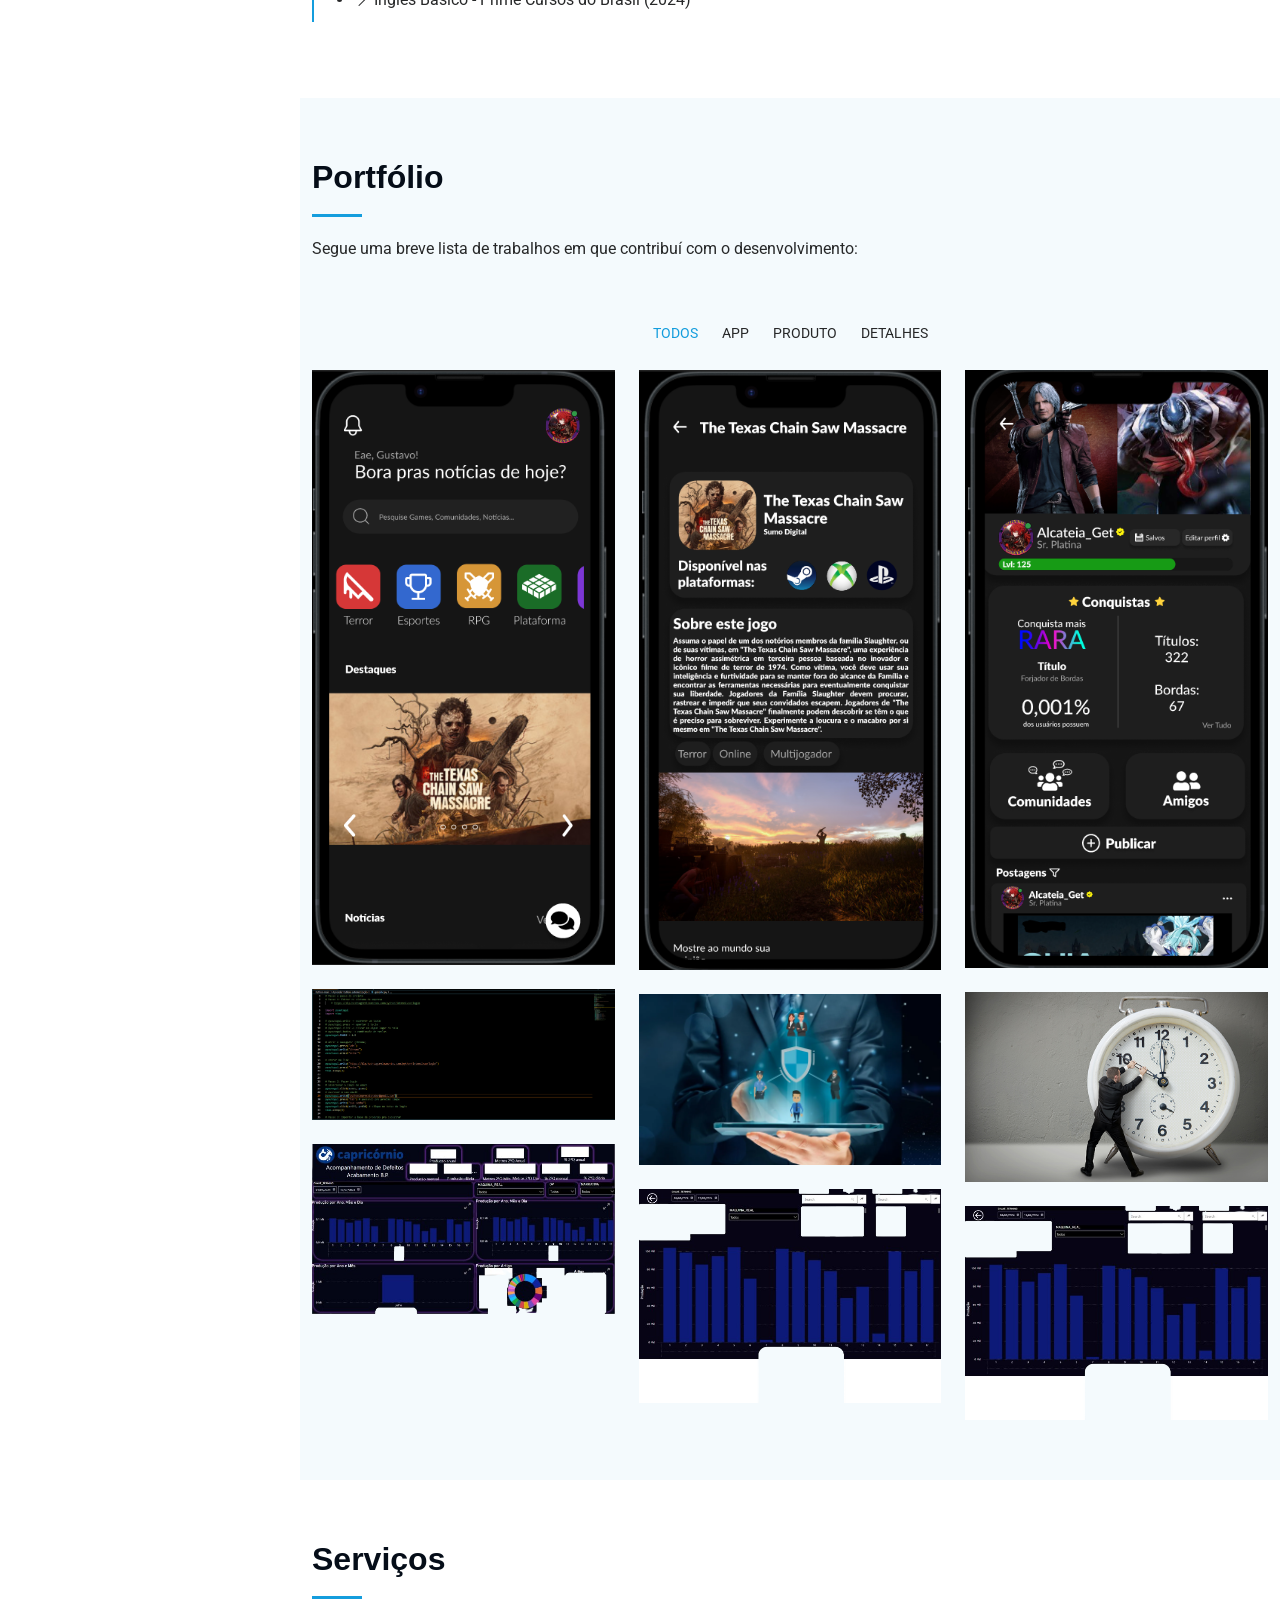
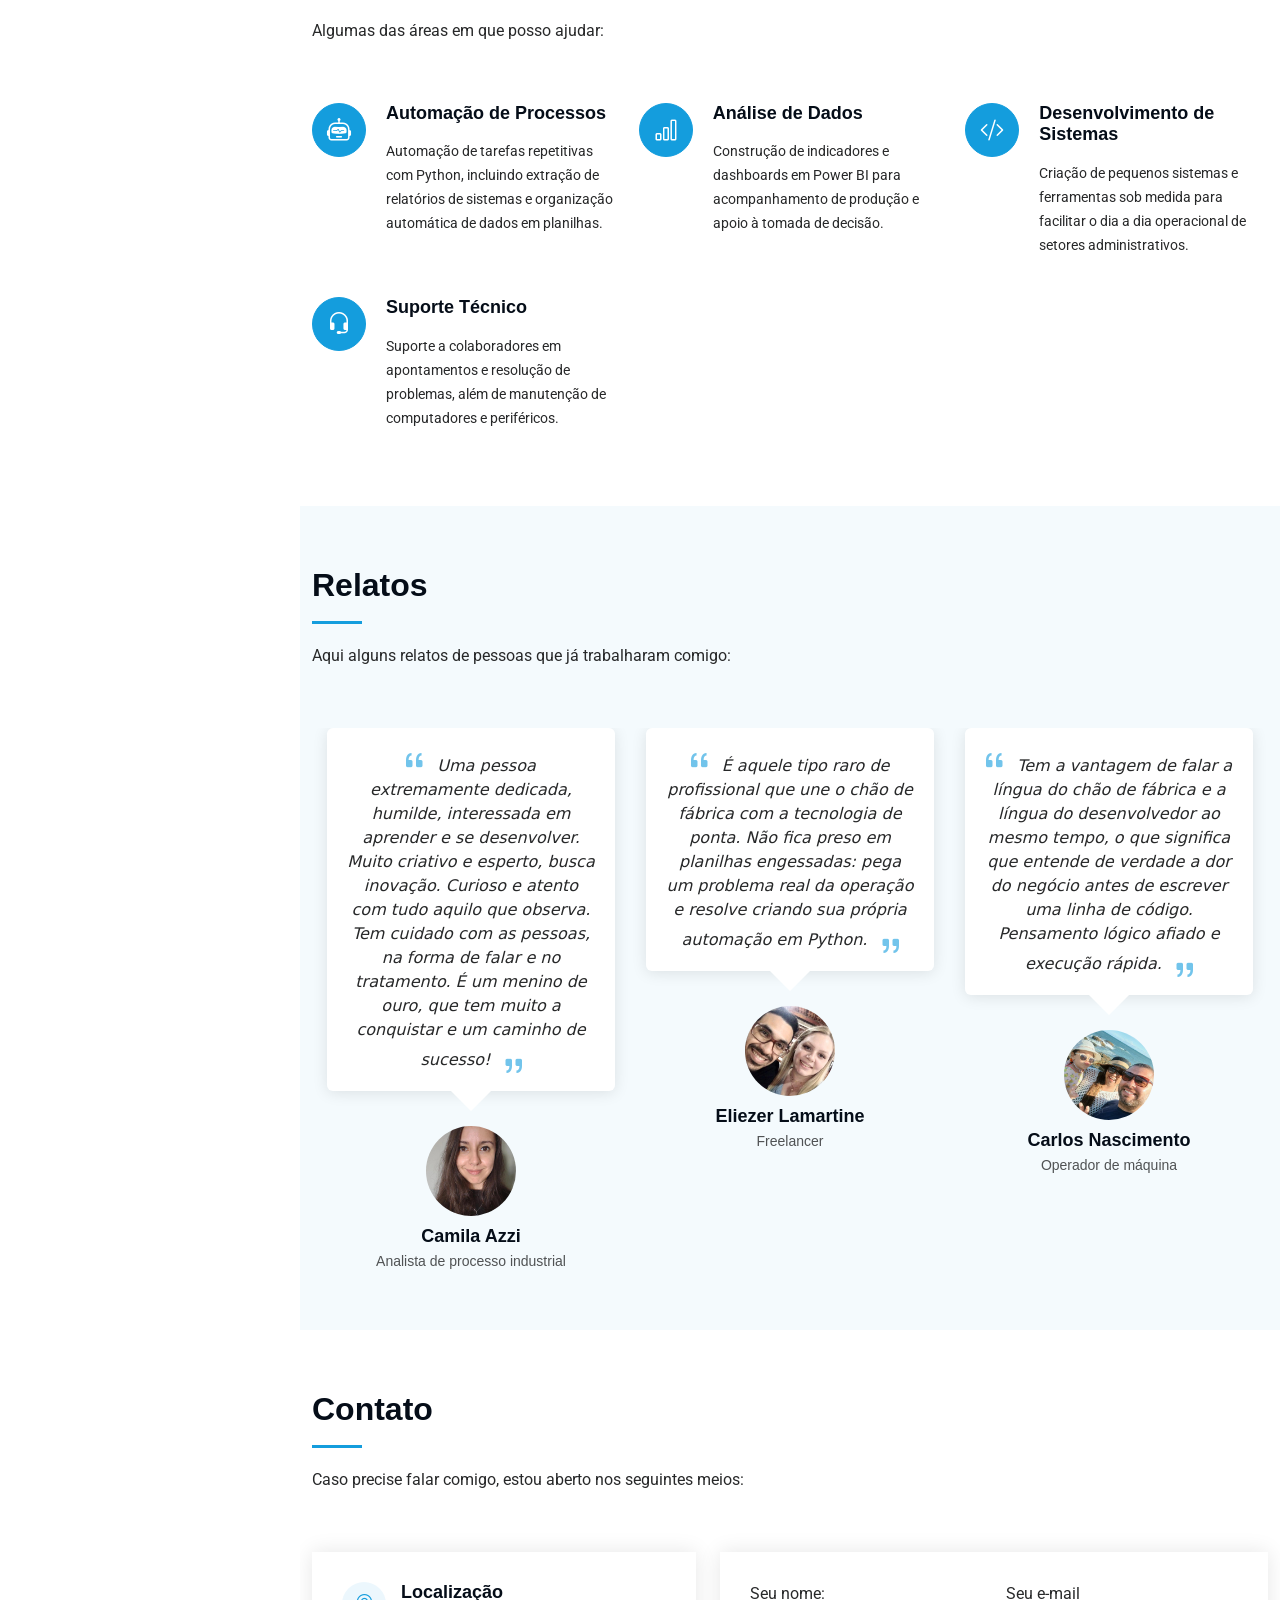
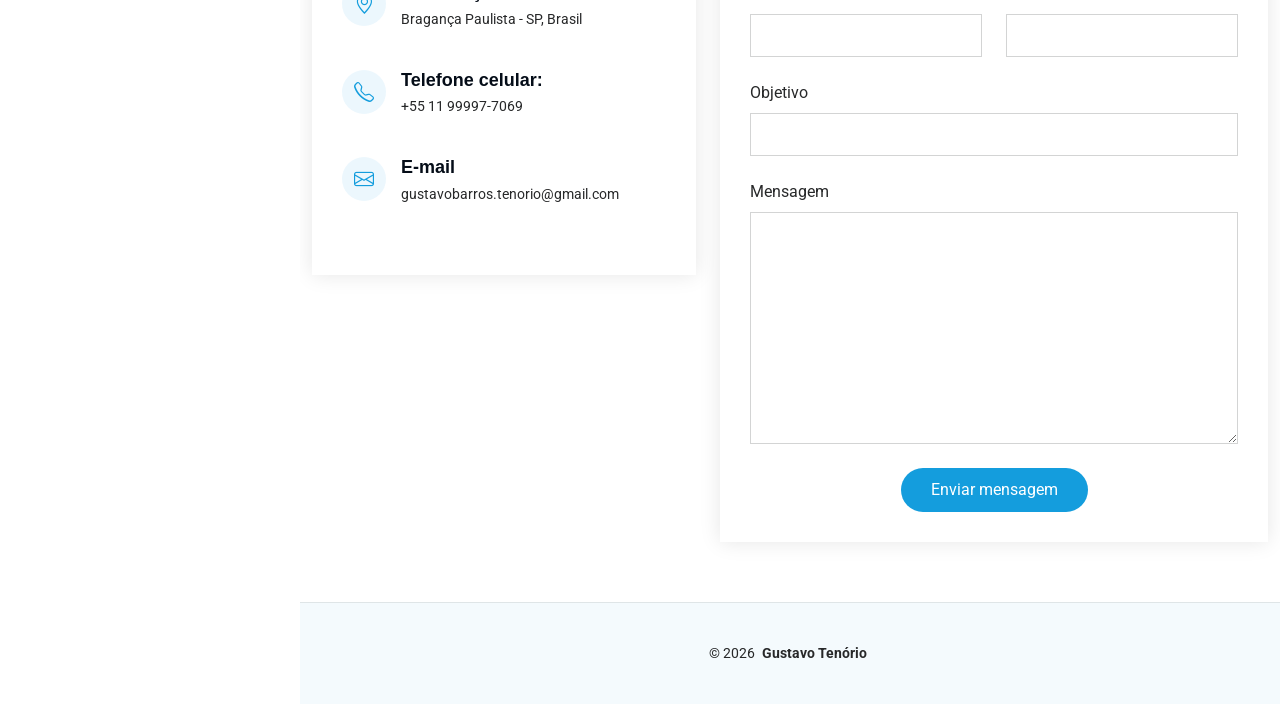
==== commit 31453732: "Corrige previsão de formatura no IFSP para fev/2027 Co-Authored-By: Claude Opus 5.5 <noreply@anthrop" ====
--- a/index.html
+++ b/index.html
@@ -220,7 +220,7 @@
 
             <div class="resume-item">
               <h4>Tecnologia em Análise e Desenvolvimento de Sistemas — IFSP</h4>
-              <h5>Fev 2024 - Fev 2026</h5>
+              <h5>Fev 2024 - Fev 2027 (previsão)</h5>
               <p>Estou graduando em Análise e Desenvolvimento de Sistemas pelo IFSP Campus Bragança PTA, com expertise em elaboração, análise e coordenação de projetos de software.Curso voltado para a documentação, desenvolvimento, teste, implantação e manutenção de sistemas de informação, utilizando metodologias, tecnologias e ferramentas avançadas da engenharia de software. Proficiente em garantir atributos de qualidade como funcionalidade, usabilidade, segurança e eficiência. Possui conhecimento sólido em hardware, sistemas operacionais e infraestrutura de rede. Capacitado para realizar vistorias, perícias e emitir pareceres técnicos, adotando uma abordagem ética e legal. Demonstrado empreendedorismo com foco em soluções informatizadas sustentáveis e socialmente responsáveis.</p>
               <ul>
                 <li>Av. Maj. Fernando Valle, 2013 - São Miguel, Bragança Paulista - SP, 12903-000</li>
